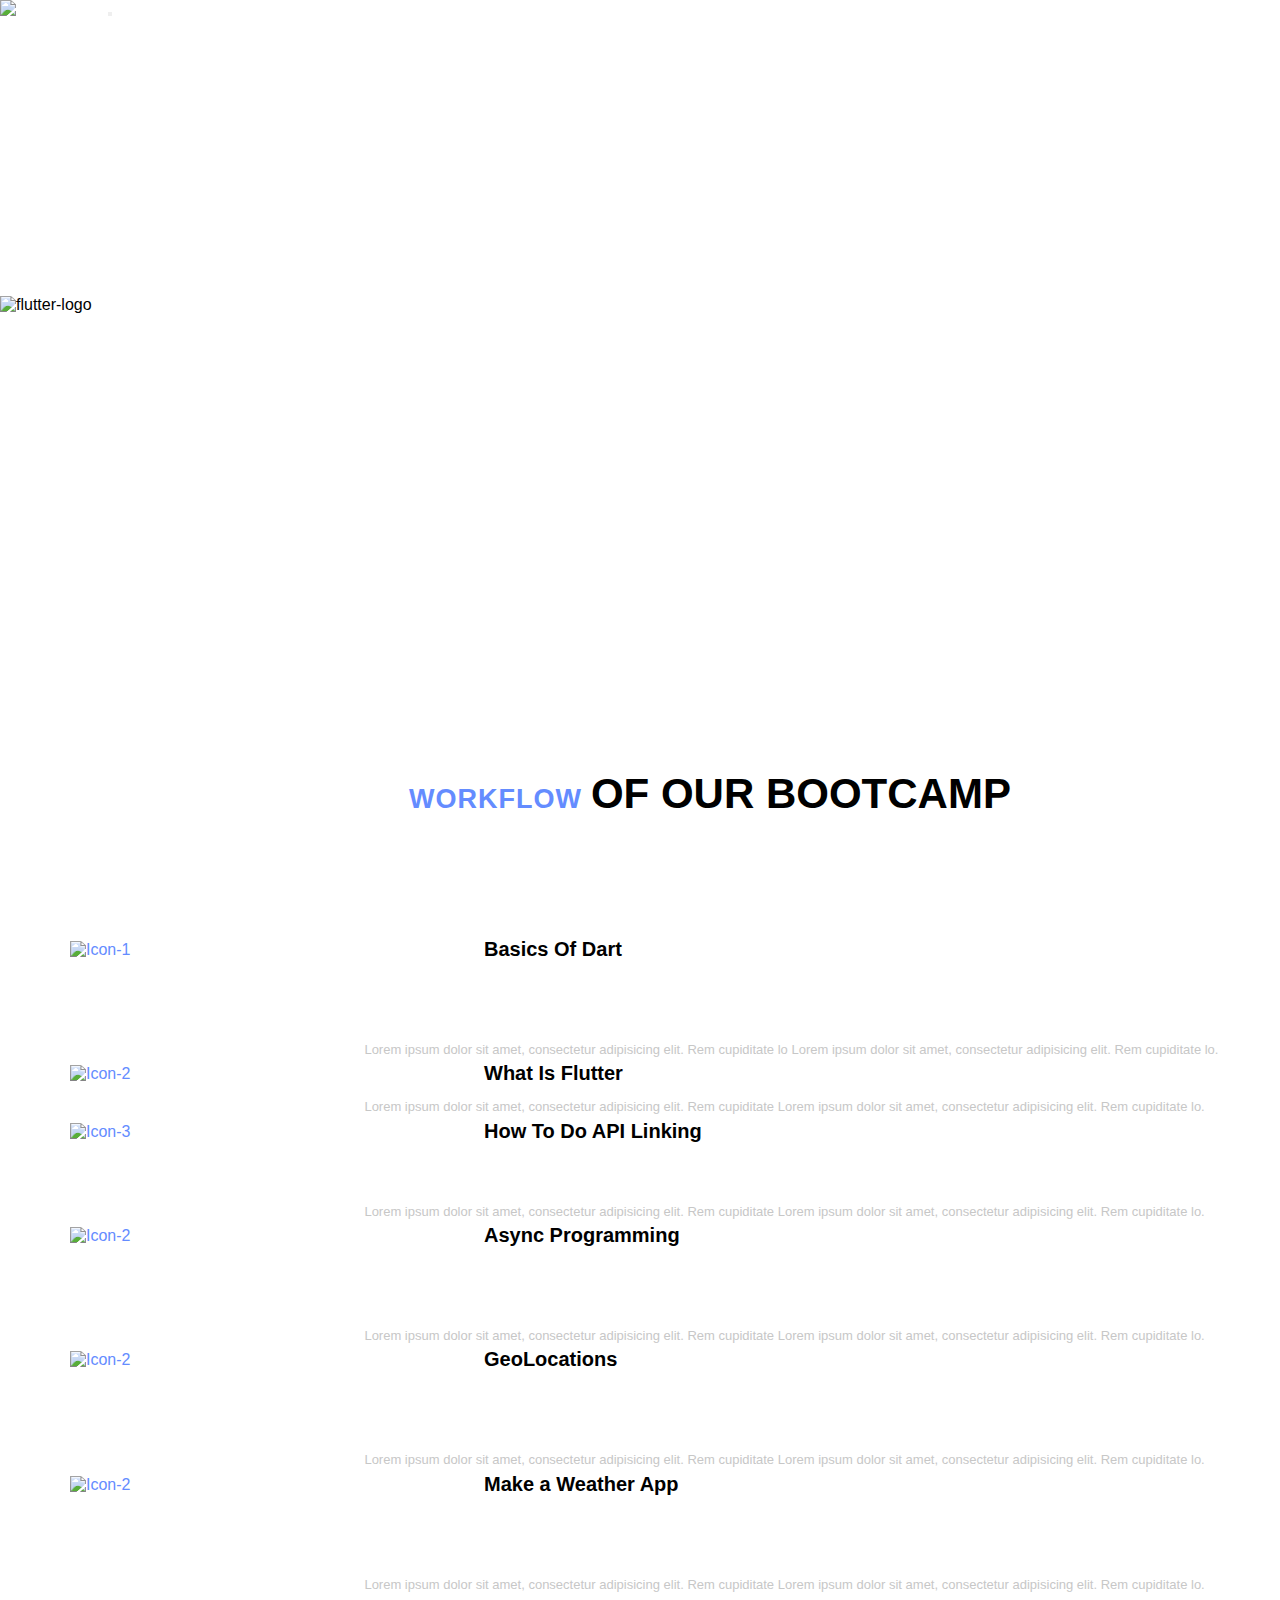
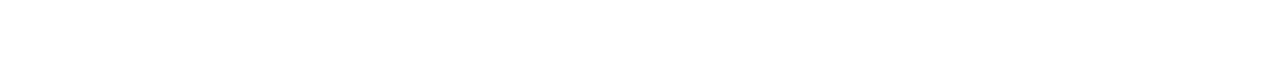
==== index.html @ f29bcea3 "flutter icon location corrected" ====
<!DOCTYPE html>
<html lang="en">
<head>
	<meta charset="UTF-8">
	<title>Flutter</title>
	<meta property="og:title" content=""/>
	<meta property="og:image" content=""/>
	<meta property="og:url" content=""/>
	<meta property="og:site_name" content=""/>
	<meta property="og:description" content=""/>
	<meta name="twitter:title" content="" />
	<meta name="twitter:image" content="" />
	<meta name="twitter:url" content="" />
	<meta name="twitter:card" content="" />
	<meta name="viewport" content="width=device-width , initial-scale=1" />
	<link rel="stylesheet" href="css/bootstrap.css">
	<link rel="stylesheet" href="css/owl.carousel.css">
	<link rel="stylesheet" href="css/owl.theme.default.min.css">
	<link rel="stylesheet" href="css/animate.css">
	<link rel="stylesheet" href="https://use.fontawesome.com/releases/v5.0.13/css/all.css" integrity="sha384-DNOHZ68U8hZfKXOrtjWvjxusGo9WQnrNx2sqG0tfsghAvtVlRW3tvkXWZh58N9jp" crossorigin="anonymous">
	<link rel="stylesheet" href="css/style.css">
</head>
<body>


<div id="page-wrap">


	
	<div id="fh5co-hero-wrapper">
		<nav class="container navbar navbar-expand-lg main-navbar-nav navbar-light">
			<img class="fh5co-hero-smartphone animated fadeInRight wow" data-wow-delay="1s" src="https://i.ibb.co/xmcMRDS/ccwhite.png" alt="Smartphone" height="50" width="120">
			<button class="navbar-toggler" type="button" data-toggle="collapse" data-target="#navbarSupportedContent" aria-controls="navbarSupportedContent" aria-expanded="false" aria-label="Toggle navigation">
				<span class="navbar-toggler-icon"></span>
			</button>

			<div class="collapse navbar-collapse" id="navbarSupportedContent">
				<ul class="navbar-nav nav-items-center ml-auto mr-auto">
					<li class="nav-item active">
						<a class="nav-link" href="#">Home <span class="sr-only">(current)</span></a>
					</li>
					<li class="nav-item">
						<a class="nav-link" href="#" onclick="$('#fh5co-features').goTo();return false;">About</a>
					</li>
					<li class="nav-item">
						<a class="nav-link" href="#" onclick="$('#fh5co-reviews').goTo();return false;">Speakers</a>
					</li>
					<li class="nav-item">
						<a class="nav-link" href="#"  onclick="$('#fh5co-download').goTo();return false;">Sponsors</a>
					</li>
				</ul>
				<div class="social-icons-header">
					<a href="https://www.facebook.com/codechefvit/"><i class="fab fa-facebook-f"></i></a>
					<a href="https://www.instagram.com/codechefvit/?hl=en"><i class="fab fa-instagram"></i></a>
					<a href="https://twitter.com/codechefvit?lang=en"><i class="fab fa-twitter"></i></a>
				</div>
			</div>
		</nav>

		<div class="container fh5co-hero-inner">
			<!-- <h1 class="animated fadeIn wow" data-wow-delay="0.4s">Flutter Bootcamp</h1>
			<p class="animated fadeIn wow" data-wow-delay="0.67s">Do you like to challenge your thoughts? What if we tell you that you can build beautiful,
				natively compiled apps for mobile, web, desktop with a single codebase? Or, you can not
				only make IOS but also Android applications using the same code? Fascinating, right?
				</p>
			<img class="fh5co-hero-smartphone animated fadeInRight wow" data-wow-delay="1s" src="https://i.ibb.co/7zVc5SX/flutter-1.png" alt="Flutterlogo" style="padding:100px" style="margin-bottom: 100px;">
		</div> -->
		
			<div class="row">
			  <div class="col-sm">
				<h1 class="animated fadeIn wow" data-wow-delay="0.4s" style="color:#FFFFFF;" style="padding-bottom: 180px;">Flutter Bootcamp</h1>
			<p class="animated fadeIn wow" data-wow-delay="0.67s" style="color:#FFFFFF">Do you like to challenge your thoughts? What if we tell you that you can build beautiful,
				natively compiled apps for mobile, web, desktop with a single codebase? Or, you can not
				only make IOS but also Android applications using the same code? Fascinating, right?
				</p>
			  </div>
			  <div class="col-sm">
				<!-- <img class="fh5co-hero-smartphone animated fadeInRight wow" data-wow-delay="1s" src="https://i.ibb.co/7zVc5SX/flutter-1.png" alt="Flutterlogo"  > -->
<img src="https://i.ibb.co/7zVc5SX/flutter-1.png" alt="flutter-logo">
			  </div>
		  </div>
</div>
	</div> 
	<div class="fh5co-advantages-outer">
		<div class="container">
			<h1 class="second-title"><span class="span-perfect">Workflow</span> <span class="span-features">Of Our BootCamp</span></h1>
			<small></small>

			<div class="row fh5co-advantages-grid-columns wow animated fadeIn" data-wow-delay="0.36s">

				<div class="col-sm-4">
					<img class="grid-image" src="https://i.ibb.co/C0nNc7X/Yr-pWI4G.jpg" alt="Icon-1" height="90" width="500">
					<h1 class="grid-title">Basics Of Dart</h1>
					<p class="grid-desc">Lorem ipsum dolor sit amet, consectetur adipisicing elit. Rem cupiditate lo Lorem ipsum dolor sit amet, consectetur adipisicing elit. Rem cupiditate lo.</p>
				</div>

				<div class="col-sm-4">
					<img class="grid-image" src="https://i.ibb.co/hMpZ1J3/Flutter-logo.png" alt="Icon-2">
					<h1 class="grid-title">What Is Flutter</h1>
					<p class="grid-desc">Lorem ipsum dolor sit amet, consectetur adipisicing elit. Rem cupiditate Lorem ipsum dolor sit amet, consectetur adipisicing elit. Rem cupiditate lo.</p>
				</div>

				<div class="col-sm-4">
					<img class="grid-image" src="https://i.ibb.co/QKBk3Nq/api-icon-3.png" alt="Icon-3" height="70" width="500">
					<h1 class="grid-title">How To Do API Linking</h1>
					<p class="grid-desc">Lorem ipsum dolor sit amet, consectetur adipisicing elit. Rem cupiditate Lorem ipsum dolor sit amet, consectetur adipisicing elit. Rem cupiditate lo.</p>
				</div>
				<div class="col-sm-4">
					<img class="grid-image" src="https://i.ibb.co/WzC6tnk/download.png" alt="Icon-2" height="90" width="1300">
					<h1 class="grid-title">Async Programming</h1>
					<p class="grid-desc">Lorem ipsum dolor sit amet, consectetur adipisicing elit. Rem cupiditate Lorem ipsum dolor sit amet, consectetur adipisicing elit. Rem cupiditate lo.</p>
				</div>
				<div class="col-sm-4">
					<img class="grid-image" src="https://i.ibb.co/qjgKtjw/blue-geolocation-sign-envelopes-geo-tags-chat-letters-global-communication-concept-flat-vector-illus.jpg" alt="Icon-2" height="90" width="1500">
					<h1 class="grid-title">GeoLocations</h1>
					<p class="grid-desc">Lorem ipsum dolor sit amet, consectetur adipisicing elit. Rem cupiditate Lorem ipsum dolor sit amet, consectetur adipisicing elit. Rem cupiditate lo.</p>
				</div>
				<div class="col-sm-4">
					<img class="grid-image" src="https://i.ibb.co/MsQj6fc/ather-Light-rain-Drizzle-scattered-shower-Cloud-sun-and-r.jpg" alt="Icon-2" height="90">
					<h1 class="grid-title">Make a Weather App</h1>
					<p class="grid-desc">Lorem ipsum dolor sit amet, consectetur adipisicing elit. Rem cupiditate Lorem ipsum dolor sit amet, consectetur adipisicing elit. Rem cupiditate lo.</p>
				</div>
				

			</div>
		</div>
	
	</div>
---- css/style.css ----
@import url("https://fonts.googleapis.com/css?family=Montserrat:200,300,400,500,600,700,800");
* {
  margin: 0px;
  padding: 0px;
  font-family: "Arial", "sans-serif";
}
html {
  overflow-x: hidden;
}
.download-btn-first {
  background: #f7f7f7;
}
.download-btn-first:hover {
  background: #234197;
  color: #fff !important;
}

.features-btn-first {
  font-weight: 700;
}
.features-btn-first:hover {
  background: #f7f7f7 !important;
  color: #234197 !important;
}
#fh5co-hero-wrapper {
  height: 700px;
  width: 100%;
  background: url("https://i.ibb.co/fdTLw6f/mus.png") no-repeat center fixed;
  height: 50;
  background-size:cover;
  margin-left: 0px;
  margin-top: 0px;
  margin-right: 0px;
  margin-bottom: 0px;
  image-rendering: crisp-edges;
  image-rendering: -moz-crisp-edges;
  image-rendering: -o-crisp-edges;
  image-rendering: -webkit-optimize-contrast;
  -ms-interpolation-mode: nearest-neighbor ;
  border-radius: 0 0 0 0 / 2%;
}
.main-navbar-nav .navbar-brand {
  font-size: 38px;
  letter-spacing: 4px;
  position: relative;
  top: -5px;
  font-weight: 500;
}
.main-navbar-nav {
  color: #fff !important;
}
.main-navbar-nav li {
  color: #fff;
  opacity: .7;
}
.main-navbar-nav .navbar-nav .nav-item a:hover {
  color: #234197 !important;
  -webkit-transition: all .33s ease;
  -moz-transition: all .33s ease;
  -o-transition: all .33s ease;
  -ms-transition: all .33s ease;
  transition: all .33s ease;
}
.main-navbar-nav .active {
  color: #fff !important;
  opacity: 1 !important;
}
.main-navbar-nav a {
  color: #fff !important;
}
.main-navbar-nav .nav-link {
  opacity: 1 !important;
  margin: 0 35px;
  font-size: 14.5px;
  font-weight: 500;
}
.social-icons-header i {
  margin: 15px;
  font-size: 20px;
}
.social-icons-header a:hover i {
  opacity: .6;
  -webkit-transition: all .2s ease;
  -moz-transition: all .2s ease;
  -o-transition: all .2s ease;
  -ms-transition: all .2s ease;
  transition: all .2s ease;
}
.fh5co-hero-inner {
  margin-top: 110px;
  position: relative;
}
.fh5co-hero-inner > h1 {
  color: #fff;
  font-weight: 300;
  font-size: 55px;
  letter-spacing: 2px;
}
.fh5co-hero-inner > p {
  width: 400px;
  font-size: 14px;
  color: #fff;
  margin-top: 30px;
  margin-bottom: 30px;
  line-height: 2em;
}
.fh5co-hero-inner .download-btn-first {
  font-size: 15px;
  padding: 10px 15px;
  font-weight: 700;
  color: #234197;
}
.fh5co-hero-inner .features-btn-first {
  font-size: 15px;
  padding: 8px 13px;
  font-weight: 400;
  background: #234197;
  color: #fff;
  margin-left: 10px;
}
.fh5co-hero-inner .fh5co-hero-smartphone {
  position: absolute;
  right: 0px;
  top: 120px;
  height: 650px;
}
.fh5co-advantages-outer {
  padding: 70px;
  height: auto;
  width: 100%;
  overflow: hidden;
}
.fh5co-advantages-outer .span-perfect {
  color: #648cff;
  text-transform: uppercase;
  font-size: 27px;
  letter-spacing: 1px;
}
.fh5co-advantages-outer .span-features {
  text-transform: uppercase;
  font-size: 42px;
}
.fh5co-advantages-outer .second-title {
  text-align: center;
  display: block;
}
.fh5co-advantages-outer small {
  display: block;
  text-align: center;
}
.fh5co-advantages-outer .fh5co-advantages-grid-columns {
  margin-top: 120px;
}
.fh5co-advantages-outer .fh5co-advantages-grid-columns .col-sm-4 .grid-image {
  width: 30%; 
  float: left;
  padding-right: 30px;
  position: relative;
  top: 3px;
  color: #648cff;
}
.fh5co-advantages-outer .fh5co-advantages-grid-columns .col-sm-4 .grid-title {
  float: left;
  font-size: 20px;
  font-weight: 600;
}
.fh5co-advantages-outer .fh5co-advantages-grid-columns .col-sm-4 .grid-desc {
  float: right;
  font-size: 13px;
  padding-right: 7%;
  width: 70%;
  color: #c7c7c7;
  margin-top: 10px;
  line-height: 1.87em;
}

.fh5co-slider-inner {
  margin-top: 50px;
  margin-bottom: 30px;
}
.fh5co-slider-outer {
  width: 100%;
  height: auto;
  padding: 70px;
}
.fh5co-slider-outer h1 {
  color: #648cff;
  text-transform: uppercase;
  font-size: 30px;
  font-weight: 600;
  margin-bottom: 10px;
  text-align: center;
}
.fh5co-slider-outer > h1, .fh5co-slider-outer small {
  text-align: center;
  display: block;
}
.fh5co-slider-outer .fh5co-slider-outer {
  margin-top: 50px;
}
.fh5co-slider-outer .carousel-left-arrow {
  position: absolute;
  left: -100px;
  bottom: 250px;
  font-size: 60px;
  color: #ececec;
}
.fh5co-slider-outer .carousel-right-arrow {
  position: absolute;
  right: -100px;
  bottom: 250px;
  font-size: 60px;
  color: #ececec;
}
.fh5co-slider-outer .item img {
  height: 400px;
  width: 200px;
  object-fit: contain;
}
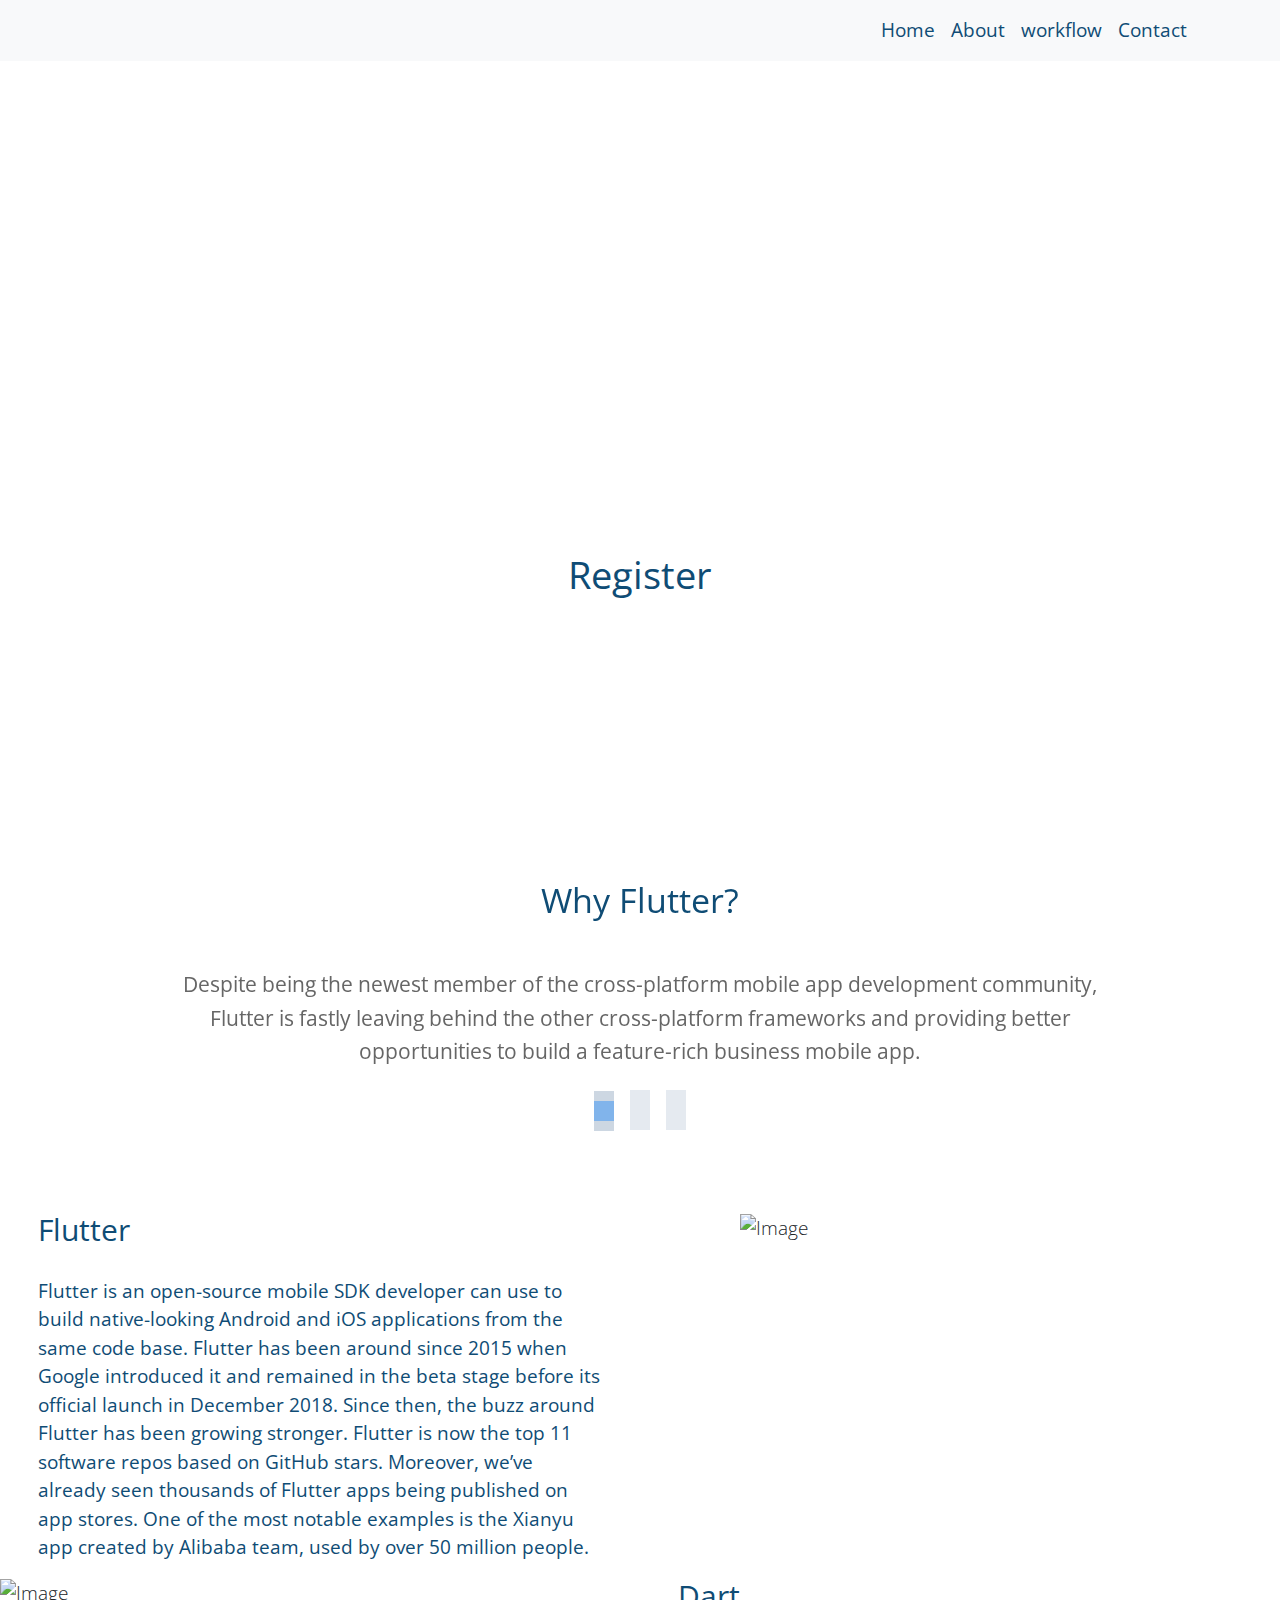
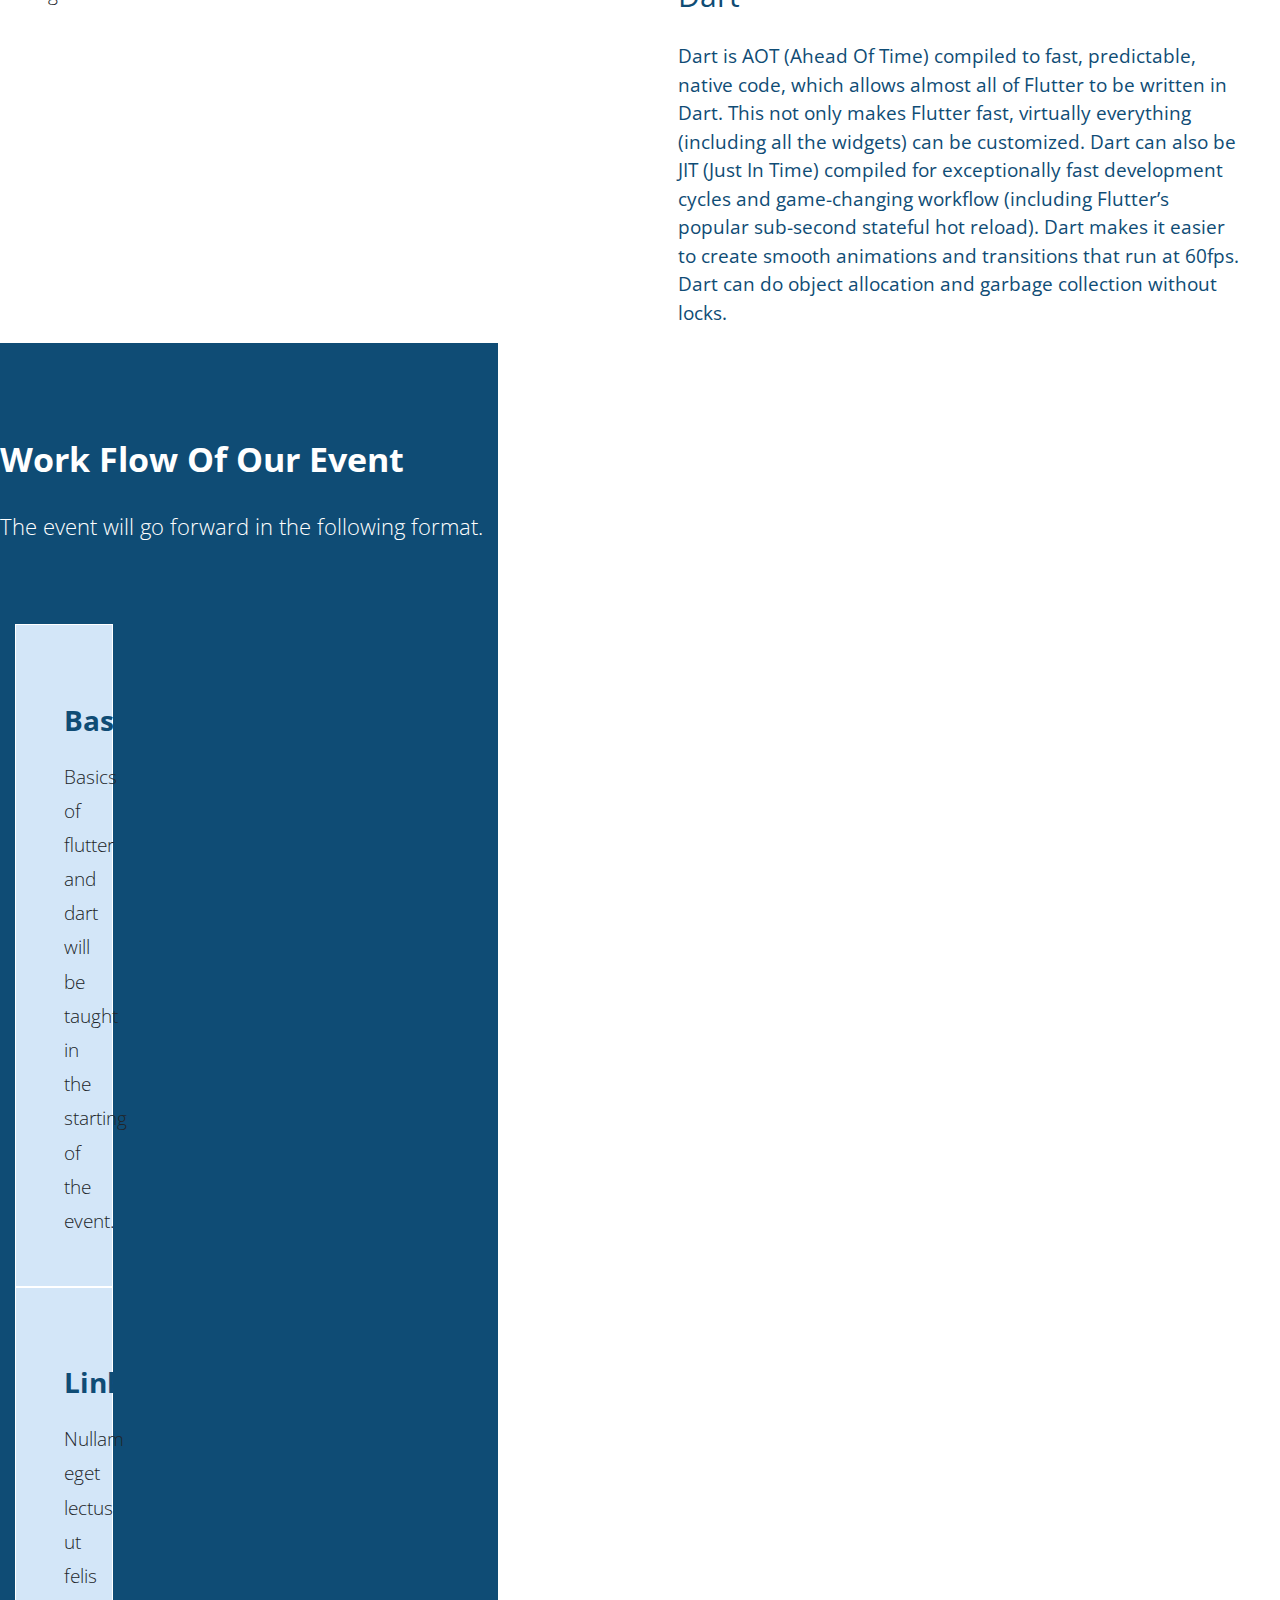
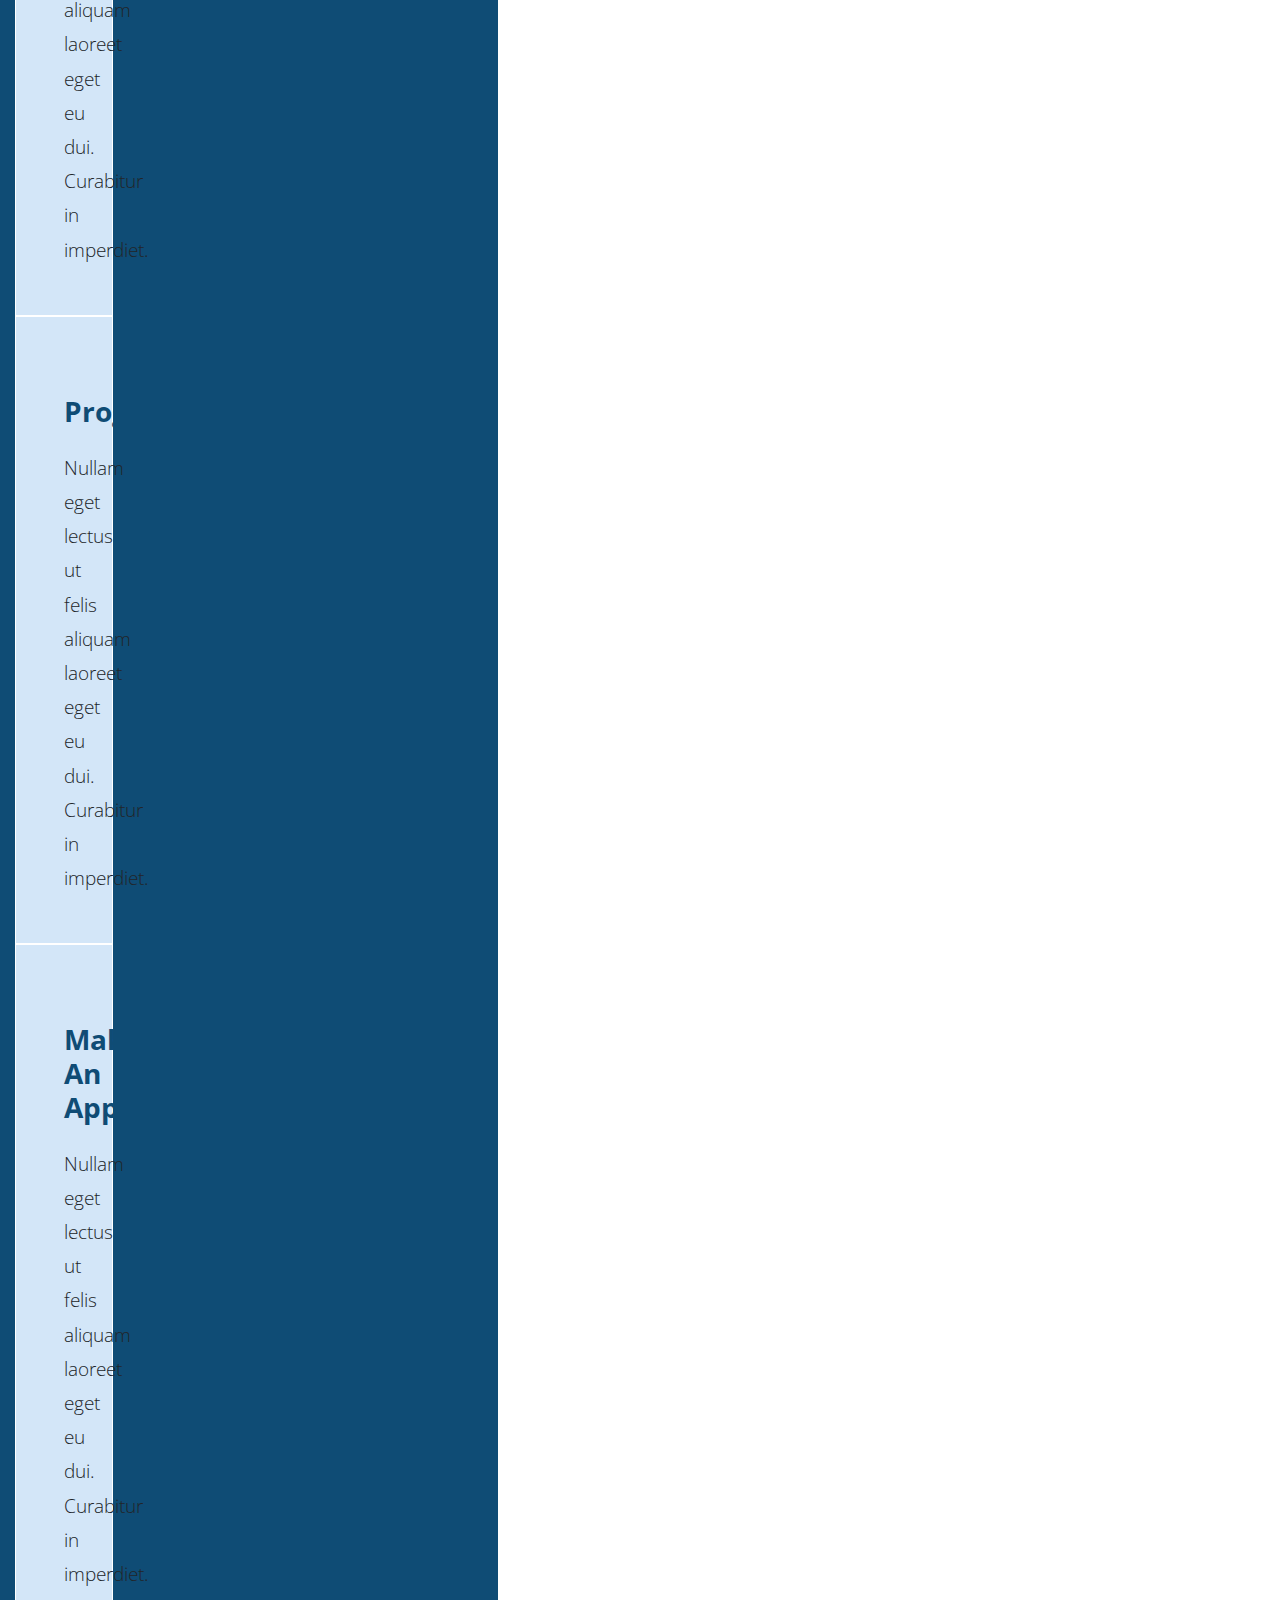
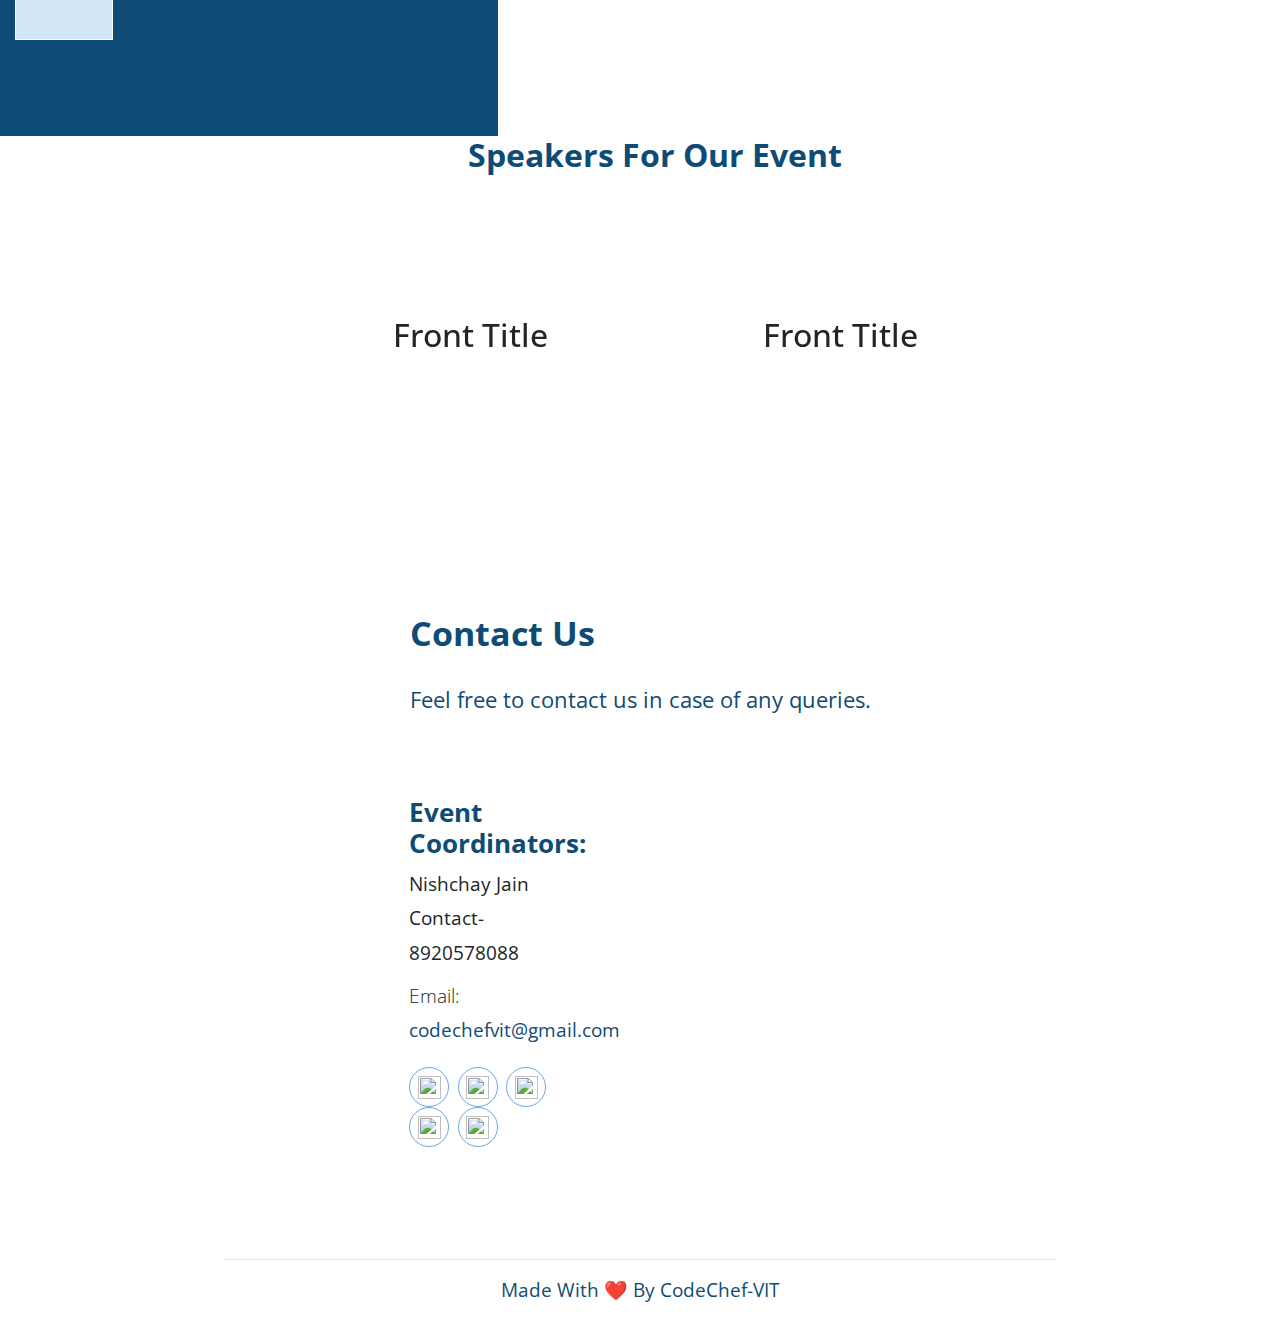
==== commit 56b7d1fe: "speakers added in cards" ====
--- a/index.html
+++ b/index.html
@@ -1,129 +1,390 @@
 <!DOCTYPE html>
-<html lang="en">
+<html>
 <head>
-	<meta charset="UTF-8">
-	<title>Flutter</title>
-	<meta property="og:title" content=""/>
-	<meta property="og:image" content=""/>
-	<meta property="og:url" content=""/>
-	<meta property="og:site_name" content=""/>
-	<meta property="og:description" content=""/>
-	<meta name="twitter:title" content="" />
-	<meta name="twitter:image" content="" />
-	<meta name="twitter:url" content="" />
-	<meta name="twitter:card" content="" />
-	<meta name="viewport" content="width=device-width , initial-scale=1" />
-	<link rel="stylesheet" href="css/bootstrap.css">
-	<link rel="stylesheet" href="css/owl.carousel.css">
-	<link rel="stylesheet" href="css/owl.theme.default.min.css">
-	<link rel="stylesheet" href="css/animate.css">
-	<link rel="stylesheet" href="https://use.fontawesome.com/releases/v5.0.13/css/all.css" integrity="sha384-DNOHZ68U8hZfKXOrtjWvjxusGo9WQnrNx2sqG0tfsghAvtVlRW3tvkXWZh58N9jp" crossorigin="anonymous">
-	<link rel="stylesheet" href="css/style.css">
+    <meta charset="utf-8">
+    <meta http-equiv="X-UA-Compatible" content="IE=edge">
+    <meta name="viewport" content="width=device-width, initial-scale=1">
+
+    <title>Flutter Bootcamp</title>
+    <link rel="stylesheet" href="https://fonts.googleapis.com/css?family=Open+Sans:300,400">
+    <link rel="stylesheet" href="font-awesome-4.5.0/css/font-awesome.min.css">
+    <link rel="stylesheet" href="https://stackpath.bootstrapcdn.com/bootstrap/4.5.2/css/bootstrap.min.css" integrity="sha384-JcKb8q3iqJ61gNV9KGb8thSsNjpSL0n8PARn9HuZOnIxN0hoP+VmmDGMN5t9UJ0Z" crossorigin="anonymous">                   <!-- Bootstrap style, http://v4-alpha.getbootstrap.com/ --> <!-- Font Awesome, https://fortawesome.github.io/Font-Awesome/ -->
+    <link rel="stylesheet" href="css/bootstrap.min.css">
+    <link rel="stylesheet" href="css/style.css">
+    <link rel="stylesheet" href="css/test.css">
+    <link rel="stylesheet" href="stylecard.css">
+
+    
+
 </head>
-<body>
-
-
-<div id="page-wrap">
-
-
-	
-	<div id="fh5co-hero-wrapper">
-		<nav class="container navbar navbar-expand-lg main-navbar-nav navbar-light">
-			<img class="fh5co-hero-smartphone animated fadeInRight wow" data-wow-delay="1s" src="https://i.ibb.co/xmcMRDS/ccwhite.png" alt="Smartphone" height="50" width="120">
-			<button class="navbar-toggler" type="button" data-toggle="collapse" data-target="#navbarSupportedContent" aria-controls="navbarSupportedContent" aria-expanded="false" aria-label="Toggle navigation">
-				<span class="navbar-toggler-icon"></span>
-			</button>
-
-			<div class="collapse navbar-collapse" id="navbarSupportedContent">
-				<ul class="navbar-nav nav-items-center ml-auto mr-auto">
-					<li class="nav-item active">
-						<a class="nav-link" href="#">Home <span class="sr-only">(current)</span></a>
-					</li>
-					<li class="nav-item">
-						<a class="nav-link" href="#" onclick="$('#fh5co-features').goTo();return false;">About</a>
-					</li>
-					<li class="nav-item">
-						<a class="nav-link" href="#" onclick="$('#fh5co-reviews').goTo();return false;">Speakers</a>
-					</li>
-					<li class="nav-item">
-						<a class="nav-link" href="#"  onclick="$('#fh5co-download').goTo();return false;">Sponsors</a>
-					</li>
-				</ul>
-				<div class="social-icons-header">
-					<a href="https://www.facebook.com/codechefvit/"><i class="fab fa-facebook-f"></i></a>
-					<a href="https://www.instagram.com/codechefvit/?hl=en"><i class="fab fa-instagram"></i></a>
-					<a href="https://twitter.com/codechefvit?lang=en"><i class="fab fa-twitter"></i></a>
-				</div>
-			</div>
-		</nav>
-
-		<div class="container fh5co-hero-inner">
-			<!-- <h1 class="animated fadeIn wow" data-wow-delay="0.4s">Flutter Bootcamp</h1>
-			<p class="animated fadeIn wow" data-wow-delay="0.67s">Do you like to challenge your thoughts? What if we tell you that you can build beautiful,
-				natively compiled apps for mobile, web, desktop with a single codebase? Or, you can not
-				only make IOS but also Android applications using the same code? Fascinating, right?
-				</p>
-			<img class="fh5co-hero-smartphone animated fadeInRight wow" data-wow-delay="1s" src="https://i.ibb.co/7zVc5SX/flutter-1.png" alt="Flutterlogo" style="padding:100px" style="margin-bottom: 100px;">
-		</div> -->
-		
-			<div class="row">
-			  <div class="col-sm">
-				<h1 class="animated fadeIn wow" data-wow-delay="0.4s" style="color:#FFFFFF;" style="padding-bottom: 180px;">Flutter Bootcamp</h1>
-			<p class="animated fadeIn wow" data-wow-delay="0.67s" style="color:#FFFFFF">Do you like to challenge your thoughts? What if we tell you that you can build beautiful,
-				natively compiled apps for mobile, web, desktop with a single codebase? Or, you can not
-				only make IOS but also Android applications using the same code? Fascinating, right?
-				</p>
-			  </div>
-			  <div class="col-sm">
-				<!-- <img class="fh5co-hero-smartphone animated fadeInRight wow" data-wow-delay="1s" src="https://i.ibb.co/7zVc5SX/flutter-1.png" alt="Flutterlogo"  > -->
-<img src="https://i.ibb.co/7zVc5SX/flutter-1.png" alt="flutter-logo">
-			  </div>
-		  </div>
+  <body style="background-color: white;">
+    <!-- Navbar -->
+<nav class="navbar navbar-expand-lg navbar-light bg-light fixed-top">
+    <div class="container">
+      <a class="navbar-brand" href="#">
+            <img src="cc blue.png" height="auto" width="25%" alt="">
+          </a>
+      <button class="navbar-toggler" type="button" data-toggle="collapse" data-target="#navbarResponsive" aria-controls="navbarResponsive" aria-expanded="false" aria-label="Toggle navigation" >
+            <span class="navbar-toggler-icon custom-toggler navbar-toggler" style="border-block-color:#0F4C75;"></span>
+          </button>
+      <div class="collapse navbar-collapse" id="navbarResponsive">
+        <ul class="navbar-nav ml-auto">
+          <li class="nav-item active">
+            <a class="nav-link" href="#" style="color:#0F4C75;"><b>Home</b>
+                  <span class="sr-only">(current)</span>
+                </a>
+          </li>
+          <li class="nav-item">
+            <class class="nav-link" href="#" style="color:#0F4C75;"><b>About</b></class>
+          </li>
+          <li class="nav-item">
+            <a class="nav-link" href="#" style="color:#0F4C75;"><b>workflow</b></a>
+          </li>
+          <li class="nav-item">
+            <a class="nav-link" href="#" style="color:#0F4C75;"><b>Contact</b></a>
+          </li>
+        </ul>
+      </div>
+    </div>
+  </nav>
+      </nav>
+          </ul>
+        </div>
+      </nav>
+        <div class="container-fluid">
+            <div class="row">
+                <section class="tm-section-intro" style="background-image: url('img/banner-bg.jpg');">
+                    <div class="col-xs-12 col-sm-12 col-md-12 col-lg-12 col-xl-12">
+                        <div class="tm-wrapper-center">
+                                <h1 class="tm-section-intro-title" style="color:white">Flutter Bootcamp</h1>
+                                <p class="tm-section-intro-text" style = "color:white;"><b>Do you like to challenge your thoughts? What if we tell you that you can build beautiful, natively compiled apps for mobile, web, desktop with a single codebase?<br>
+                                Feel free to use this for any purpose</b>
+                                </p>
+                                <a href="#tm-section-2" class="tm-btn-white-big" style="color: #0F4C75;"><b>Register</b></a>
+                        </div>
+                    </div>
+                </section> 
+            </div>
+            <div class="row" id="tm-section-2">
+                <div class="col-xs-12 col-sm-12 col-md-12 col-lg-12 col-xl-12">
+                    <!-- slider -->
+                    <section>
+                        <div id="tmCarousel" class="carousel slide tm-carousel" data-ride="carousel" data-interval="false"> <!-- If you want to make the carousel auto play, remove data-interval="false" -->
+                            <ol class="carousel-indicators">
+                                <li data-target="#tmCarousel" data-slide-to="0" class="active"></li>
+                                <li data-target="#tmCarousel" data-slide-to="1" class=""></li>
+                                <li data-target="#tmCarousel" data-slide-to="2" class=""></li>
+                            </ol>
+
+                            <div class="carousel-inner" role="listbox">
+                            
+                                <div class="carousel-item active">
+                                    <div class="carousel-content">
+                                        <div>
+                                            <h2 class="tm-carousel-item-title" style="color: #0F4C75;"><b>Why Flutter?</b></h2>
+                                            <p class="tm-carousel-item-text"><b>Despite being the newest member of the cross-platform mobile app development community, Flutter is fastly leaving behind the other cross-platform frameworks and providing better opportunities to build a feature-rich business mobile app.</b> </p>
+                                        </div>
+                                    </div>                               
+                                </div>
+
+                                <div class="carousel-item">
+                                    <div class="carousel-content">
+                                        <div>
+                                            <h2 class="tm-carousel-item-title" style="color: #0F4C75;"><b>Future of Flutter</b></h2>
+                                            <p class="tm-carousel-item-text"><b>cross-platform technologies become a game-changer in building mobile applications. The recent and most promising toolkit is Google Flutter.
+
+                                                In GitHub’s 2019 State of the Octoverse report, Dart and Flutter ranked #1 and #2 for the fastest-growing language and open source projects. Flutter is now one of the ten most starred software repositories on their site.
+                                                In a recent analysis by LinkedIn, Flutter is described as “the fastest-growing skill among software engineers”.</b> </p>
+                                        </div>
+                                    </div>
+                                </div>
+
+                                <div class="carousel-item">
+                                    <div class="carousel-content">
+                                        <div>
+                                            <h2 class="tm-carousel-item-title" style="color: #0F4C75;"><b>Advantages of Flutter</b> </h2>
+                                            <p class="tm-carousel-item-text"><b> Flutter is cross-platform, you can use the same code base for your iOS and Android app. This can definitely save you both time and resources.One of the most lauded features of Flutter is hot reload which allows you to instantly view the changes made in the code on emulators, simulators and hardware. In less than a second, the changed code is reloaded while the app is running with no need for a restart.</b></p>
+                                        </div>
+                                    </div>
+                                </div>
+                            </div>
+                        </div>
+                    </section>
+                </div>
+            </div> <!-- row -->
+
+            <div class="row">
+                <section class="tm-2-col-img-text tm-2-col-img-lg-right">
+                    <div class="col-xs-12 col-sm-12 col-md-12 col-lg-6 col-xl-6 tm-2-col-img">
+                        <img src="https://i.ibb.co/gm1sVhH/1-il-C2-Aqp5s-Zd1wi0-Cop-D1-Hw.png" alt="Image" class="img-fluid" height="500px" width="400px" style="padding-left: 100px;">
+                    </div>
+
+                    <div class="col-xs-12 col-sm-12 col-md-12 col-lg-6 col-xl-6 tm-2-col-text">
+                        <h1 class="tm-2-col-text-title" style="color: #0F4C75;"><b>Flutter</b></h1>
+                        <class="tm-2-col-text-description" style="color: #0F4C75;"><p><b>
+                            Flutter is an open-source mobile SDK developer can use to build native-looking Android and iOS applications from the same code base. Flutter has been around since 2015 when Google introduced it and remained in the beta stage before its official launch in December 2018. Since then, the buzz around Flutter has been growing stronger.
+                            Flutter is now the top 11 software repos based on GitHub stars. Moreover, we’ve already seen thousands of Flutter apps being published on app stores. One of the most notable examples is the Xianyu app created by Alibaba team, used by over 50 million people.
+                        </b> </p>
+                        
+                    </div>
+                </section>
+
+            </div> 
+
+            <div class="row">
+                <section class="tm-2-col-img-text tm-2-col-img-lg-left">
+                    <div class="col-xs-12 col-sm-12 col-md-12 col-lg-6 col-xl-6 tm-2-col-img">                    
+                        <img src="https://i.ibb.co/wJHP8c1/kisspng-dart-flutter-google-software-development-kit-past-and-future-5b3fba1c0742d8-7399752215309030.png" alt="Image" class="img-fluid">
+                    </div>
+
+                    <div class="col-xs-12 col-sm-12 col-md-12 col-lg-6 col-xl-6 tm-2-col-text">
+                        <h2 class="tm-2-col-text-title" style="color: #0F4C75;"><b>Dart</b></h2>
+                        <class="tm-2-col-text-description" style="color:#0F4C75;"><p><b>
+                            Dart is AOT (Ahead Of Time) compiled to fast, predictable, native code, which allows almost all of Flutter to be written in Dart. This not only makes Flutter fast, virtually everything (including all the widgets) can be customized.
+Dart can also be JIT (Just In Time) compiled for exceptionally fast development cycles and game-changing workflow (including Flutter’s popular sub-second stateful hot reload).
+Dart makes it easier to create smooth animations and transitions that run at 60fps. Dart can do object allocation and garbage collection without locks.
+</b>   </p>
+                    </div>
+                </section>
+ 
+
+            
+            <div class="row tm-section tm-blue-bg-row">
+                
+                <section>
+
+                        <div class="col-xs-12 col-sm-12 col-md-12 col-lg-12 col-xl-12 text-xs-center">
+                            <h2 class="tm-section-title" style="color: white;"><b>Work Flow Of Our Event</b></h2>
+                            <p class="tm-section-subtitle" style="color: white;">
+                            The event will go forward in the following format.
+                            </p>    
+                        </div>
+                        <div class="col-xs-12 col-sm-12 col-md-12 col-lg-12 col-xl-12">
+                            <div class="tm-icon-text-boxes-container">
+                                <div class="col-xs-12 col-sm-6 col-md-6 col-lg-3 col-xl-3 ">
+                                    <div class="tm-icon-text-box justify-content-center">
+                                        <center>
+                                        <img src="img/start.png" class="fa fa-5x" style="height: 10%;width: 50%;"></img>
+                                        <h3 class="tm-icon-text-box-title" style="color: #0F4C75;"><b>Basics</b></h3>
+                                    </center>
+                                        <p class="tm-icon-text-box-description">Basics of flutter and dart will be taught in the starting of the event.</p>
+                                    </div>
+                                </div>
+
+                                <div class="col-xs-12 col-sm-6 col-md-6 col-lg-3 col-xl-3">
+                                    <div class="tm-icon-text-box">
+                                        <center>
+                                        <img src="img/chain (1).png" class="fa fa-5x fa-lock" style="height: 10%;width: 50%;margin-left: auto; margin-right: auto;"></img>
+                                        <h3 class="tm-icon-text-box-title" style="color: #0F4C75;"><b>Linking</b></h3>
+                                    </center>
+                                        <p class="tm-icon-text-box-description">Nullam eget lectus ut felis aliquam laoreet eget eu dui. Curabitur in imperdiet.</p>
+                                    </div>
+                                </div>
+
+                                <div class="col-xs-12 col-sm-6 col-md-6 col-lg-3 col-xl-3">
+                                    <div class="tm-icon-text-box">
+                                        
+                                        <center>
+                                        <img src="img/computer (1).png" class="fa fa-5x fa-lock" style="height: 10%;width: 50%;margin-left: auto; margin-right: auto;"></img>
+                                        <h3 class="tm-icon-text-box-title" style="color: #0F4C75;"><b>Programming</b></h3>
+                                    </center>
+                                        <p class="tm-icon-text-box-description">Nullam eget lectus ut felis aliquam laoreet eget eu dui. Curabitur in imperdiet.</p>
+                                    </div>
+                                </div>
+
+                                <div class="col-xs-12 col-sm-6 col-md-6 col-lg-3 col-xl-3">
+                                    <div class="tm-icon-text-box">
+                                        <center>
+                                        <img src="img/app.png" class=" my-img fa fa-5x fa-lock" style="height: 10%;width: 50%;margin-left: auto; margin-right: auto;"></img>
+                                        
+                                        <h3 class="tm-icon-text-box-title" style="color: #0F4C75;"><b>Make An App</b></h3>
+                                    </center>
+                                        <p class="tm-icon-text-box-description">Nullam eget lectus ut felis aliquam laoreet eget eu dui. Curabitur in imperdiet.</p>
+                                    </div>
+                                </div>
+
+                            </div>
+
+                        </div>
+
+                </section>
+                <br>
+                <br>
+            </div> 
+            <br>
+            <br>
+            <br>
+            <br>
+<div class="container" style="justify-content: start;" style="padding-right: 0px; padding-left:0px ;">
+  <center> <h2 style="color: #0F4C75;" style="margin-top: 50%;"><b>Speakers For Our Event</b></h2></center>
+            <div class="container justify-content-center" >
+                <div class="row text-center justify-content-center" >
+                  <div class="col-md-4 card-container">
+                    <div class="card card-flip">
+                      <div class="front card-block">
+                        
+                        <span class="card-img-top fa" style="font-size: 4em">&#xf118;</span>
+                        <h2 class="card-title">Front Title</h2>
+                        
+                      </div>
+                      <div class="back card-block">
+                        <p>
+                          Some example text to
+                        
+                        </p>
+                        
+                      </div>
+                    </div>
+                  </div>
+                  <div class="col-md-4 card-container">
+                    <div class="card card-flip">
+                      <div class="front card-block">
+                        <span class="card-img-top fa" style="font-size: 4em">&#xf118;</span>
+                        <h2 class="card-title">Front Title</h2>
+                       
+                      </div>
+                      <div class="back card-block">
+                        <p>Some example short text</p>
+                        
+                      </div>
+                    </div>
+                  </div>
+               
+                  
+                  
+                </div>
+              </div>  
 </div>
-	</div> 
-	<div class="fh5co-advantages-outer">
-		<div class="container">
-			<h1 class="second-title"><span class="span-perfect">Workflow</span> <span class="span-features">Of Our BootCamp</span></h1>
-			<small></small>
-
-			<div class="row fh5co-advantages-grid-columns wow animated fadeIn" data-wow-delay="0.36s">
-
-				<div class="col-sm-4">
-					<img class="grid-image" src="https://i.ibb.co/C0nNc7X/Yr-pWI4G.jpg" alt="Icon-1" height="90" width="500">
-					<h1 class="grid-title">Basics Of Dart</h1>
-					<p class="grid-desc">Lorem ipsum dolor sit amet, consectetur adipisicing elit. Rem cupiditate lo Lorem ipsum dolor sit amet, consectetur adipisicing elit. Rem cupiditate lo.</p>
-				</div>
-
-				<div class="col-sm-4">
-					<img class="grid-image" src="https://i.ibb.co/hMpZ1J3/Flutter-logo.png" alt="Icon-2">
-					<h1 class="grid-title">What Is Flutter</h1>
-					<p class="grid-desc">Lorem ipsum dolor sit amet, consectetur adipisicing elit. Rem cupiditate Lorem ipsum dolor sit amet, consectetur adipisicing elit. Rem cupiditate lo.</p>
-				</div>
-
-				<div class="col-sm-4">
-					<img class="grid-image" src="https://i.ibb.co/QKBk3Nq/api-icon-3.png" alt="Icon-3" height="70" width="500">
-					<h1 class="grid-title">How To Do API Linking</h1>
-					<p class="grid-desc">Lorem ipsum dolor sit amet, consectetur adipisicing elit. Rem cupiditate Lorem ipsum dolor sit amet, consectetur adipisicing elit. Rem cupiditate lo.</p>
-				</div>
-				<div class="col-sm-4">
-					<img class="grid-image" src="https://i.ibb.co/WzC6tnk/download.png" alt="Icon-2" height="90" width="1300">
-					<h1 class="grid-title">Async Programming</h1>
-					<p class="grid-desc">Lorem ipsum dolor sit amet, consectetur adipisicing elit. Rem cupiditate Lorem ipsum dolor sit amet, consectetur adipisicing elit. Rem cupiditate lo.</p>
-				</div>
-				<div class="col-sm-4">
-					<img class="grid-image" src="https://i.ibb.co/qjgKtjw/blue-geolocation-sign-envelopes-geo-tags-chat-letters-global-communication-concept-flat-vector-illus.jpg" alt="Icon-2" height="90" width="1500">
-					<h1 class="grid-title">GeoLocations</h1>
-					<p class="grid-desc">Lorem ipsum dolor sit amet, consectetur adipisicing elit. Rem cupiditate Lorem ipsum dolor sit amet, consectetur adipisicing elit. Rem cupiditate lo.</p>
-				</div>
-				<div class="col-sm-4">
-					<img class="grid-image" src="https://i.ibb.co/MsQj6fc/ather-Light-rain-Drizzle-scattered-shower-Cloud-sun-and-r.jpg" alt="Icon-2" height="90">
-					<h1 class="grid-title">Make a Weather App</h1>
-					<p class="grid-desc">Lorem ipsum dolor sit amet, consectetur adipisicing elit. Rem cupiditate Lorem ipsum dolor sit amet, consectetur adipisicing elit. Rem cupiditate lo.</p>
-				</div>
-				
-
-			</div>
-		</div>
-	
-	</div>
-	+
+           
+        
+                
+            <div class="row" style="padding-top: 5px;">
+                <section class="tm-2-col-img-text tm-2-col-img-lg-right">
+                    <div class="col-xs-12 col-sm-12 col-md-12 col-lg-6 col-xl-6 tm-2-col-img" >
+                    </div>
+                    <div class="col-xs-12 col-sm-12 col-md-12 col-lg-6 col-xl-6 tm-2-col-text">
+                    </div>
+
+                </section>
+
+            </div> <!-- row -->
+                 
+                          </div>
+                      </div>
+                  </div>
+              </div>
+              </div>
+       </div>
+
+
+            <div class="row">
+                <section class="tm-2-col-img-text tm-2-col-img-lg-left">
+                    
+                    <div class="col-xs-12 col-sm-12 col-md-12 col-lg-6 col-xl-6 tm-2-col-text">
+                        
+
+                    </div>
+                </div>
+                </section>
+            <br>
+            <br>
+            <br>
+            
+                </div>
+
+           
+            <div class="row tm-section">
+                
+                <section class="tm-section-contact">
+                    <div class="col-xs-12 col-sm-12 col-md-12 col-lg-12 col-xl-12 text-xs-center">
+                        <h2 class="tm-section-title" style="color: #0F4C75;"><b>Contact Us</b></h2>
+                        <p class="tm-section-subtitle" style="color: #0F4C75;"><centre><b>Feel free to contact us in case of any queries.</b></centre></p>
+
+                   
+                    </div> <!-- col -->
+                    
+                    <div class="col-xs-12 col-sm-12 col-md-12 col-lg-5 col-xl-5 tm-contact-right">
+                        <h3 class="tm-contact-title" style="color: #0F4C75;"><b>Event Coordinators:</b></h3>
+                        <p class="tm-contact-info"><b>Nishchay Jain</b><br>
+                            <b>Contact-8920578088</b>
+                        </p>
+                        <p class="tm-contact-info"> 
+                            Email: <a href="mailto:codechefvit@gmail.com" style="color: #0F4C75;"><b>codechefvit@gmail.com</b></a><br>
+                        </p>
+                        <div class="tm-social-icons-container">
+                            <a href="https://www.instagram.com/codechefvit/?hl=en" class="tm-social-icon-link"><img src="img/logo.png" height="90%" width="90%"></img></a>
+                            <a href="https://www.linkedin.com/company/codechef-vit/about/" class="tm-social-icon-link"><img src="img/linkedin.png" height="90%" width="90%"></img></a>
+                            <a href="https://github.com/CodeChefVIT" class="tm-social-icon-link"><img src="img/github.png" height="90%" width="90%"></img></a>
+                            <a href="https://www.facebook.com/codechefvit/" class="tm-social-icon-link"><img src="img/facebook.png" height="90%" width="90%"></img></a>
+                            <a href="https://twitter.com/codechefvit?lang=en" class="tm-social-icon-link"><img src="img/twitter.png" height="90%" width="90%"></img></a>
+                        </div>
+                    </div>
+
+                </section>
+
+            </div>
+
+            <div class="row">
+                <div class="col-xs-12 col-sm-12 col-md-12 col-lg-12 col-xl-12">
+                    <hr>
+                </div>
+            </div>
+        </div>
+     <center> <p style="color: #0F4C75;"><b>Made With ❤️ By CodeChef-VIT</b></p></center> 
+        <script src="js/jquery-1.11.3.min.js"></script>
+        <script src="https://www.atlasestateagents.co.uk/javascript/tether.min.js"></script> 
+        <script src="js/bootstrap.min.js"></script>
+        <script src="js/jquery.touchSwipe.min.js"></script>
+        <script>
+            $(document).ready(function(){
+                /* Smooth Scrolling
+                 * taken from css tricks*/
+                $('a[href*="#"]:not([href="#"])').click(function() {
+                    if (location.pathname.replace(/^\//,'') == this.pathname.replace(/^\//,'') 
+                        && location.hostname == this.hostname) {
+                        var target = $(this.hash);
+                        target = target.length ? target : $('[name=' + this.hash.slice(1) +']');
+                        if (target.length) {
+                            $('html, body').animate({
+                                scrollTop: target.offset().top
+                            }, 1000);
+                            return false;
+                        }
+                    }
+                });
+                if($(window).width() <= 991) {
+                    $(".carousel-inner").swipe( {
+                        
+                        swipeLeft:function(event, direction, distance, duration, fingerCount) {
+                            $(this).parent().carousel('next');
+                        },
+                        swipeRight: function() {
+                            $(this).parent().carousel('prev');
+                        },
+                        
+                        threshold:0
+                    });
+                }  
+
+                
+                $(window).resize(function(){
+                    if($(window).width() <= 991) {
+                        $(".carousel-inner").swipe( {
+                            
+                            swipeLeft:function(event, direction, distance, duration, fingerCount) {
+                                $(this).parent().carousel('next'); 
+                            },
+                            swipeRight: function() {
+                                $(this).parent().carousel('prev'); 
+                            },
+                            
+                            threshold:0
+                        });
+                     }
+                });
+            });
+        </script>
+
+</body>
+</html>--- a/css/style.css
+++ b/css/style.css
@@ -1,220 +1,529 @@
-
-@import url("https://fonts.googleapis.com/css?family=Montserrat:200,300,400,500,600,700,800");
-* {
-  margin: 0px;
-  padding: 0px;
-  font-family: "Arial", "sans-serif";
-}
-html {
-  overflow-x: hidden;
-}
-.download-btn-first {
-  background: #f7f7f7;
-}
-.download-btn-first:hover {
-  background: #234197;
-  color: #fff !important;
-}
-
-.features-btn-first {
-  font-weight: 700;
-}
-.features-btn-first:hover {
-  background: #f7f7f7 !important;
-  color: #234197 !important;
-}
-#fh5co-hero-wrapper {
-  height: 700px;
-  width: 100%;
-  background: url("https://i.ibb.co/fdTLw6f/mus.png") no-repeat center fixed;
-  height: 50;
-  background-size:cover;
-  margin-left: 0px;
-  margin-top: 0px;
-  margin-right: 0px;
-  margin-bottom: 0px;
-  image-rendering: crisp-edges;
-  image-rendering: -moz-crisp-edges;
-  image-rendering: -o-crisp-edges;
-  image-rendering: -webkit-optimize-contrast;
-  -ms-interpolation-mode: nearest-neighbor ;
-  border-radius: 0 0 0 0 / 2%;
-}
-.main-navbar-nav .navbar-brand {
-  font-size: 38px;
-  letter-spacing: 4px;
-  position: relative;
-  top: -5px;
-  font-weight: 500;
-}
-.main-navbar-nav {
-  color: #fff !important;
-}
-.main-navbar-nav li {
-  color: #fff;
-  opacity: .7;
-}
-.main-navbar-nav .navbar-nav .nav-item a:hover {
-  color: #234197 !important;
-  -webkit-transition: all .33s ease;
-  -moz-transition: all .33s ease;
-  -o-transition: all .33s ease;
-  -ms-transition: all .33s ease;
-  transition: all .33s ease;
-}
-.main-navbar-nav .active {
-  color: #fff !important;
-  opacity: 1 !important;
-}
-.main-navbar-nav a {
-  color: #fff !important;
-}
-.main-navbar-nav .nav-link {
-  opacity: 1 !important;
-  margin: 0 35px;
-  font-size: 14.5px;
-  font-weight: 500;
-}
-.social-icons-header i {
-  margin: 15px;
-  font-size: 20px;
-}
-.social-icons-header a:hover i {
-  opacity: .6;
-  -webkit-transition: all .2s ease;
-  -moz-transition: all .2s ease;
-  -o-transition: all .2s ease;
-  -ms-transition: all .2s ease;
-  transition: all .2s ease;
-}
-.fh5co-hero-inner {
-  margin-top: 110px;
-  position: relative;
-}
-.fh5co-hero-inner > h1 {
-  color: #fff;
-  font-weight: 300;
-  font-size: 55px;
-  letter-spacing: 2px;
-}
-.fh5co-hero-inner > p {
-  width: 400px;
-  font-size: 14px;
-  color: #fff;
-  margin-top: 30px;
-  margin-bottom: 30px;
-  line-height: 2em;
-}
-.fh5co-hero-inner .download-btn-first {
-  font-size: 15px;
-  padding: 10px 15px;
-  font-weight: 700;
-  color: #234197;
-}
-.fh5co-hero-inner .features-btn-first {
-  font-size: 15px;
-  padding: 8px 13px;
-  font-weight: 400;
-  background: #234197;
-  color: #fff;
-  margin-left: 10px;
-}
-.fh5co-hero-inner .fh5co-hero-smartphone {
-  position: absolute;
-  right: 0px;
-  top: 120px;
-  height: 650px;
-}
-.fh5co-advantages-outer {
-  padding: 70px;
-  height: auto;
-  width: 100%;
-  overflow: hidden;
-}
-.fh5co-advantages-outer .span-perfect {
-  color: #648cff;
-  text-transform: uppercase;
-  font-size: 27px;
-  letter-spacing: 1px;
-}
-.fh5co-advantages-outer .span-features {
-  text-transform: uppercase;
-  font-size: 42px;
-}
-.fh5co-advantages-outer .second-title {
-  text-align: center;
-  display: block;
-}
-.fh5co-advantages-outer small {
-  display: block;
-  text-align: center;
-}
-.fh5co-advantages-outer .fh5co-advantages-grid-columns {
-  margin-top: 120px;
-}
-.fh5co-advantages-outer .fh5co-advantages-grid-columns .col-sm-4 .grid-image {
-  width: 30%; 
-  float: left;
-  padding-right: 30px;
-  position: relative;
-  top: 3px;
-  color: #648cff;
-}
-.fh5co-advantages-outer .fh5co-advantages-grid-columns .col-sm-4 .grid-title {
-  float: left;
-  font-size: 20px;
-  font-weight: 600;
-}
-.fh5co-advantages-outer .fh5co-advantages-grid-columns .col-sm-4 .grid-desc {
-  float: right;
-  font-size: 13px;
-  padding-right: 7%;
-  width: 70%;
-  color: #c7c7c7;
-  margin-top: 10px;
-  line-height: 1.87em;
-}
-
-.fh5co-slider-inner {
-  margin-top: 50px;
-  margin-bottom: 30px;
-}
-.fh5co-slider-outer {
-  width: 100%;
-  height: auto;
-  padding: 70px;
-}
-.fh5co-slider-outer h1 {
-  color: #648cff;
-  text-transform: uppercase;
-  font-size: 30px;
-  font-weight: 600;
-  margin-bottom: 10px;
-  text-align: center;
-}
-.fh5co-slider-outer > h1, .fh5co-slider-outer small {
-  text-align: center;
-  display: block;
-}
-.fh5co-slider-outer .fh5co-slider-outer {
-  margin-top: 50px;
-}
-.fh5co-slider-outer .carousel-left-arrow {
-  position: absolute;
-  left: -100px;
-  bottom: 250px;
-  font-size: 60px;
-  color: #ececec;
-}
-.fh5co-slider-outer .carousel-right-arrow {
-  position: absolute;
-  right: -100px;
-  bottom: 250px;
-  font-size: 60px;
-  color: #ececec;
-}
-.fh5co-slider-outer .item img {
-  height: 400px;
-  width: 200px;
-  object-fit: contain;
-}+html,body {
+	overflow-x: hidden;
+}
+
+body {
+	font-family: 'Open Sans', Helvetica, Arial, sans-serif;
+	font-size: 19px;
+	font-weight: 300;
+}
+a { color: #81b4eb;  }
+a, button { transition: all 0.3s ease; }
+a:hover,
+a:focus {
+	text-decoration: none;
+	outline: none;
+}
+
+.my-img{
+	margin-left: auto;
+}
+
+.custom-toggler .navbar-toggler-icon {
+	background-image: url("data:image/svg+xml;charset=utf8,%3Csvg viewBox='0 0 32 32' xmlns='http://www.w3.org/2000/svg'%3E%3Cpath stroke='rgba(255,102,203, 0.5)' stroke-width='2' stroke-linecap='round' stroke-miterlimit='10' d='M4 8h24M4 16h24M4 24h24'/%3E%3C/svg%3E");
+  }
+  
+  .custom-toggler.navbar-toggler {
+	border-color:#0F4C75;
+  } 
+
+.my-bar{
+	background-color:white;
+	color: black;
+}
+.tm-section-intro {
+	
+	/* background-attachment: fixed; */
+	background-position: center top;
+	background-repeat: no-repeat;
+	background-size: 100% 800px;
+	color: white;
+	display: -webkit-flex;
+	display: -ms-flexbox;
+	display: flex;
+	-webkit-align-items: center;
+	    -ms-flex-align: center;
+	        align-items: center;
+	-webkit-justify-content: center;
+	    -ms-flex-pack: center;
+	        justify-content: center;
+	text-align: center;
+	height: 800px;
+}
+
+#videoBG {
+	/* background-repeat: no-repeat; */
+	z-index: -10;
+	position: absolute;
+	width: 100%;
+}
+@media (min-aspect-ratio: 16/9) {
+    #videoBG {
+        width:100%;
+        height: auto;
+    }
+}
+
+@media (max-aspect-ratio: 16/9) {
+    #videoBG { 
+        width:auto;
+		height: 100%;
+    }
+}
+} */
+
+.tm-wrapper-center {
+	display: -webkit-flex;
+	display: -ms-flexbox;
+	display: flex;
+	-webkit-align-items: center;
+	    -ms-flex-align: center;
+	        align-items: center;
+	-webkit-justify-content: center;
+	    -ms-flex-pack: center;
+	        justify-content: center;
+	-webkit-flex-direction: column;
+	    -ms-flex-direction: column;
+	        flex-direction: column;
+}
+.tm-wrapper-center > * {
+	-ms-flex: 0 1 auto;
+		-webkit-flex: 0 1 auto;
+	        flex: 0 1 auto;
+}
+
+.tm-section-intro-title {
+	font-size: 4.5rem;
+    margin-bottom: 3.5rem;
+}
+
+.tm-section-intro-text {
+	font-size: 2rem;
+	margin-bottom: 4rem;
+	width: 100%;
+}
+
+.tm-btn-white-big {
+    font-size: 2.4rem;
+    color: #a1c7f1;
+    background-color: white;
+    padding: 0.75rem 2.5rem;
+    border-radius: 0.5rem;
+}
+
+.tm-btn-white-big:hover,
+.tm-btn-white-big:focus {
+	color: white;
+    background-color: #A2D1FF;
+}
+
+/* 2. Carousel */
+.tm-carousel {
+	max-width: 950px;
+    margin: 5rem auto;
+    padding-bottom: 3rem;
+    text-align: center;
+}
+
+.tm-carousel-item-title {
+	color: #81b4eb;
+	font-size: 2.1rem;
+	font-weight: 300;
+	margin-bottom: 3rem;
+}
+
+.tm-carousel-item-text {
+	font-size: 1.3rem;
+    line-height: 1.6;
+    color: #666;
+    font-weight: 300;
+}
+
+.carousel-indicators {
+	bottom: 0;
+	margin-bottom: 0;
+}
+
+.carousel-indicators .active {
+	background-color: #81b4eb;
+	margin: 1px;
+}
+
+.carousel-indicators li {
+	background-color: rgb(205, 215, 226);
+	border-color: rgb(205, 215, 226);	
+}
+
+.carousel-indicators .active,
+.carousel-indicators li {
+	width: 20px;
+    height: 20px;
+    margin-left: 0.5rem;
+    margin-right: 0.5rem;
+}
+
+/* 3. Image and text 2 column block -*/
+.tm-2-col-img-text {
+	display: -webkit-flex;
+	display: -ms-flexbox;
+	display: flex;
+	overflow: auto;
+}
+
+.tm-2-col-img {	padding: 0; }
+
+.tm-2-col-img-lg-right .tm-2-col-img {
+	-webkit-order: 2;
+	    -ms-flex-order: 2;
+	        order: 2;
+}
+
+.tm-2-col-img-lg-right .tm-2-col-text {
+	-webkit-order: 1;
+	    -ms-flex-order: 1;
+	        order: 1;
+}
+
+.tm-2-col-text {
+	display: -webkit-flex;
+	display: -ms-flexbox;
+	display: flex;
+	-webkit-align-items: flex-start;
+	    -ms-flex-align: start;
+	        align-items: flex-start;
+    -webkit-flex-direction: column;
+        -ms-flex-direction: column;
+            flex-direction: column;
+    -webkit-justify-content: center;
+        -ms-flex-pack: center;
+            justify-content: center;
+    padding-left: 8%;
+    padding-right: 8%;
+}
+
+.tm-2-col-text-title {
+	color: #81b4eb;
+    font-size: 1.9rem;
+    font-weight: 300;
+    margin-bottom: 5%;    
+}
+
+.tm-2-col-text-description {
+	color: #81b4eb;
+    font-size: 1.4rem;
+    font-weight: 300;
+    line-height: 1.9;    
+    margin-bottom: 6%;
+    width: 100%;
+}
+
+.tm-bordered-btn {
+	background-color: transparent;
+    border: 2px solid #81b4eb;
+    border-radius: 2.5rem;
+    color: #81b4eb;
+    display: inline-block;
+    font-size: 1.5rem;
+    font-weight: 400;
+    padding: 0.8rem 3.5rem;    
+}
+
+.tm-bordered-btn:hover,
+.tm-bordered-btn:focus {
+	color: white;
+	background-color: #81b4eb;
+}
+
+.tm-2-col-img-lg-left img {
+	margin-right: 0;
+	margin-left: auto;
+}
+
+/* 4. icon and text 4 boxes*/
+.tm-section {
+	padding-top: 6rem;
+	padding-bottom: 6rem;
+}
+
+.tm-blue-bg-row { background-color:#0f4c75; }
+
+.tm-section-title {
+	font-size: 2.1rem;
+	margin-bottom: 1.8rem;
+}
+
+.tm-section-subtitle {
+	font-size: 1.4rem;
+	line-height: 1.6;
+	max-width: 700px;
+	margin: 0 auto 5rem;
+}
+
+.tm-icon-text-box {
+	background-color: #d3e6f8;
+	border: 1px solid white;
+	padding: 3rem;
+	max-width: 400px;	
+}
+
+.tm-icon-text-box > .fa {
+	color: #81b4eb;
+	margin-bottom: 2rem;
+	width: 100%;
+	text-align: center; /*http://stackoverflow.com/questions/19162889/how-to-center-font-awesome-icons-horizontally*/
+}
+
+.tm-icon-text-boxes-container {
+    max-width: 1760px;
+    margin-left: auto;
+    margin-right: auto;
+    overflow: auto;
+}
+
+.tm-icon-text-box-title { margin-bottom: 1.4rem; }
+
+.tm-icon-text-box-description {
+	line-height: 1.8;
+	margin-bottom: 0;
+}
+
+/* 5. Contact*/
+.tm-section-contact {
+	margin: 0 auto;
+	max-width: 1500px;
+}
+
+.form-control {
+	padding: .75rem 1.75rem;
+	font-size: 1.2rem;
+	border-radius: 2.5rem;
+	border-color: #68a8e8;
+}
+
+.form-control:focus { border-color: #1768A9; }
+
+textarea.form-control {
+	padding-top: 1.15rem;
+	padding-bottom: 1.15rem;
+}
+
+.tm-form-group-left { padding-left: 0; }
+
+.tm-form-group-right { padding-right: 0; }
+
+.tm-contact-right { padding-left: 3%; }
+
+.tm-contact-title { font-size: 1.6rem; }
+
+.tm-contact-info {
+	line-height: 1.8;
+	margin-bottom: 5%;
+}
+
+.tm-social-icons-container { margin-top: 20px; }
+
+.tm-social-icon-link {
+	background-color: transparent;
+	color: #81b4eb;
+    padding: 5px;
+    border: 1px solid #68a8e8;
+    border-radius: 50%;
+    margin-right: 2%;
+    width: 40px;
+    height: 40px;
+    display: inline-block;
+    text-align: center;
+}
+
+.tm-social-icon-link:last-child { margin-right: 0; }
+
+.tm-social-icon-link:hover,
+.tm-social-icon-link:focus {
+	color: white;
+	background-color: #81b4eb; 
+}
+
+hr { width: 65%; }
+
+.tm-copyright-text {
+	color: #999999;
+	font-size: 1.3rem;
+	padding-top: 3%;
+	padding-bottom: 3%;
+}
+
+/* 1. Intro 
+-----------------*/
+@media all and (-ms-high-contrast: none), (-ms-high-contrast: active) {
+	/* IE10+ CSS styles go here */
+	.tm-section-intro {	background-attachment: scroll; }
+}
+
+@media (max-width: 1900px) {
+	.tm-section-intro {	background-size: 1900px 800px; }
+}
+
+@media (max-height: 800px) {
+	.tm-section-intro {
+		height: 100vh;
+		min-height: 480px;
+	}
+}
+
+@media (max-width: 480px) {
+	.tm-section-intro-title {
+	    font-size: 3.5rem;
+	    margin-bottom: 1.5rem;
+	}
+
+	.tm-section-intro-text {
+		font-size: 1.5rem;
+		margin-bottom: 2rem;
+	}
+
+	.tm-btn-white-big {
+		font-size: 1.6rem;
+		padding: 0.5rem 1.5rem;
+	}
+}
+
+/* 2. Carousel*/
+@media (max-width: 767px) {
+	.tm-carousel {
+		margin-top: 10%;
+		margin-bottom: 10%;
+	}
+}
+
+@media (max-width: 480px) {
+	.tm-carousel {
+		margin-top: 15%;
+		margin-bottom: 15%;
+	}
+	.tm-carousel-item-title {
+		font-size: 2rem;
+		margin-bottom: 1.5rem;
+	}
+}
+
+
+/* 3. Image and text 2 column block-*/
+@media (max-width: 1600px) {
+	.tm-2-col-text {
+		padding-left: 5%;
+		padding-right: 5%;
+	}
+}
+
+@media (max-width: 1320px) {
+	.tm-2-col-text {
+		padding-left: 3%;
+		padding-right: 3%;
+	}
+
+	.tm-2-col-text-description {
+		font-size: 1.1rem;
+		line-height: 1.6;
+		margin-bottom: 4%;
+	}
+
+	.tm-bordered-btn {
+		font-size: 1.2rem;
+		padding: 0.5rem 2.5rem;
+	}
+}
+
+@media (max-width: 991px) {
+	.tm-2-col-img-text { display: block; }
+
+	.tm-2-col-img img {	margin: 0 auto;	}
+
+	.tm-2-col-text {
+		padding-top: 5%;
+		padding-bottom: 5%;
+	}
+
+	.tm-2-col-text-title {
+	    font-size: 1.8rem;
+	    margin-bottom: 1rem;
+	}
+
+	.tm-2-col-text-description {
+		font-size: 1.4rem;
+		margin-bottom: 1.5rem;
+	}
+
+	.tm-bordered-btn {
+	    font-size: 1.3rem;
+	    padding: 0.5rem 1.8rem;
+	}
+}
+
+@media (max-width: 480px) {
+	.tm-2-col-text { padding: 10%; }	
+}
+
+
+@media screen and (max-width: 320px)
+{
+
+	.tm-section-intro-title {
+		font-size: 1.5rem;
+		margin-bottom: 1.5rem;
+	}
+	.tm-section-intro-text {
+		font-size: 1.2rem;
+		margin-bottom: 1.5rem;
+	}
+}
+
+/* 4. icon and text 4 boxes*/
+@media (max-width: 1199px) {
+	.tm-icon-text-box {	margin: 0 auto 30px; }
+}
+
+@media (max-width: 1199px) and (min-width: 992px) {
+	.tm-icon-text-box {	padding: 10%; }
+}
+
+@media (max-width: 991px) {
+	.tm-icon-text-boxes-container { max-width: 800px; }
+	.tm-section {
+		padding-top: 5%;
+    	padding-bottom: 4%;
+	}
+
+	.tm-section-title {	margin-bottom: 1rem; }
+
+	.tm-section-subtitle { margin-bottom: 2rem;	}
+}
+
+@media (max-width: 767px) {
+	.tm-section {
+		padding-top: 10%;
+    	padding-bottom: 8%;
+	}
+}
+
+/* 5. contact */
+@media (max-width: 1199px) {
+	.tm-form-group-right { padding-left: 0;	}	
+}
+
+@media (max-width: 991px) {
+	.tm-contact-right {
+		padding-left: .9375rem;
+		margin-top: 2rem;
+	}
+
+	.tm-contact-info { margin-bottom: 2%; }
+}
+
+@media (max-width: 767px) {
+	.tm-form-group-left { padding-right: 0;	}
+}
+
+
+
+
+
--- a/stylecard.css
+++ b/stylecard.css
@@ -0,0 +1,49 @@
+.card-block .btn-outline-primary {
+  width: 100%;
+  border-top-left-radius: 0;
+  border-top-right-radius: 0;
+  bottom: 0;
+  left: 0;
+  position: absolute;
+}
+
+.card {
+  margin: 20px 0;
+}
+
+/* Flip Cards CSS */
+.card-container {
+  perspective: 700px;
+}
+.card-flip {
+  position: relative;
+  width: 100%;
+  transform-style: preserve-3d;
+  height: auto;
+  transition: all 0.5s ease-out;
+  background: white;
+  border: none;
+}
+
+.card-flip div {
+  backface-visibility: hidden;
+  transform-style: preserve-3d;
+  height: 100%;
+  width: 100%;
+  border: none;
+}
+
+.card-flip .front {
+  position: relative;
+  z-index: 1;
+}
+
+.card-flip .back {
+  position: relative;
+  z-index: 0;
+  transform: rotateY(-180deg);
+}
+
+.card-container:hover .card-flip {
+  transform: rotateY(180deg);
+}
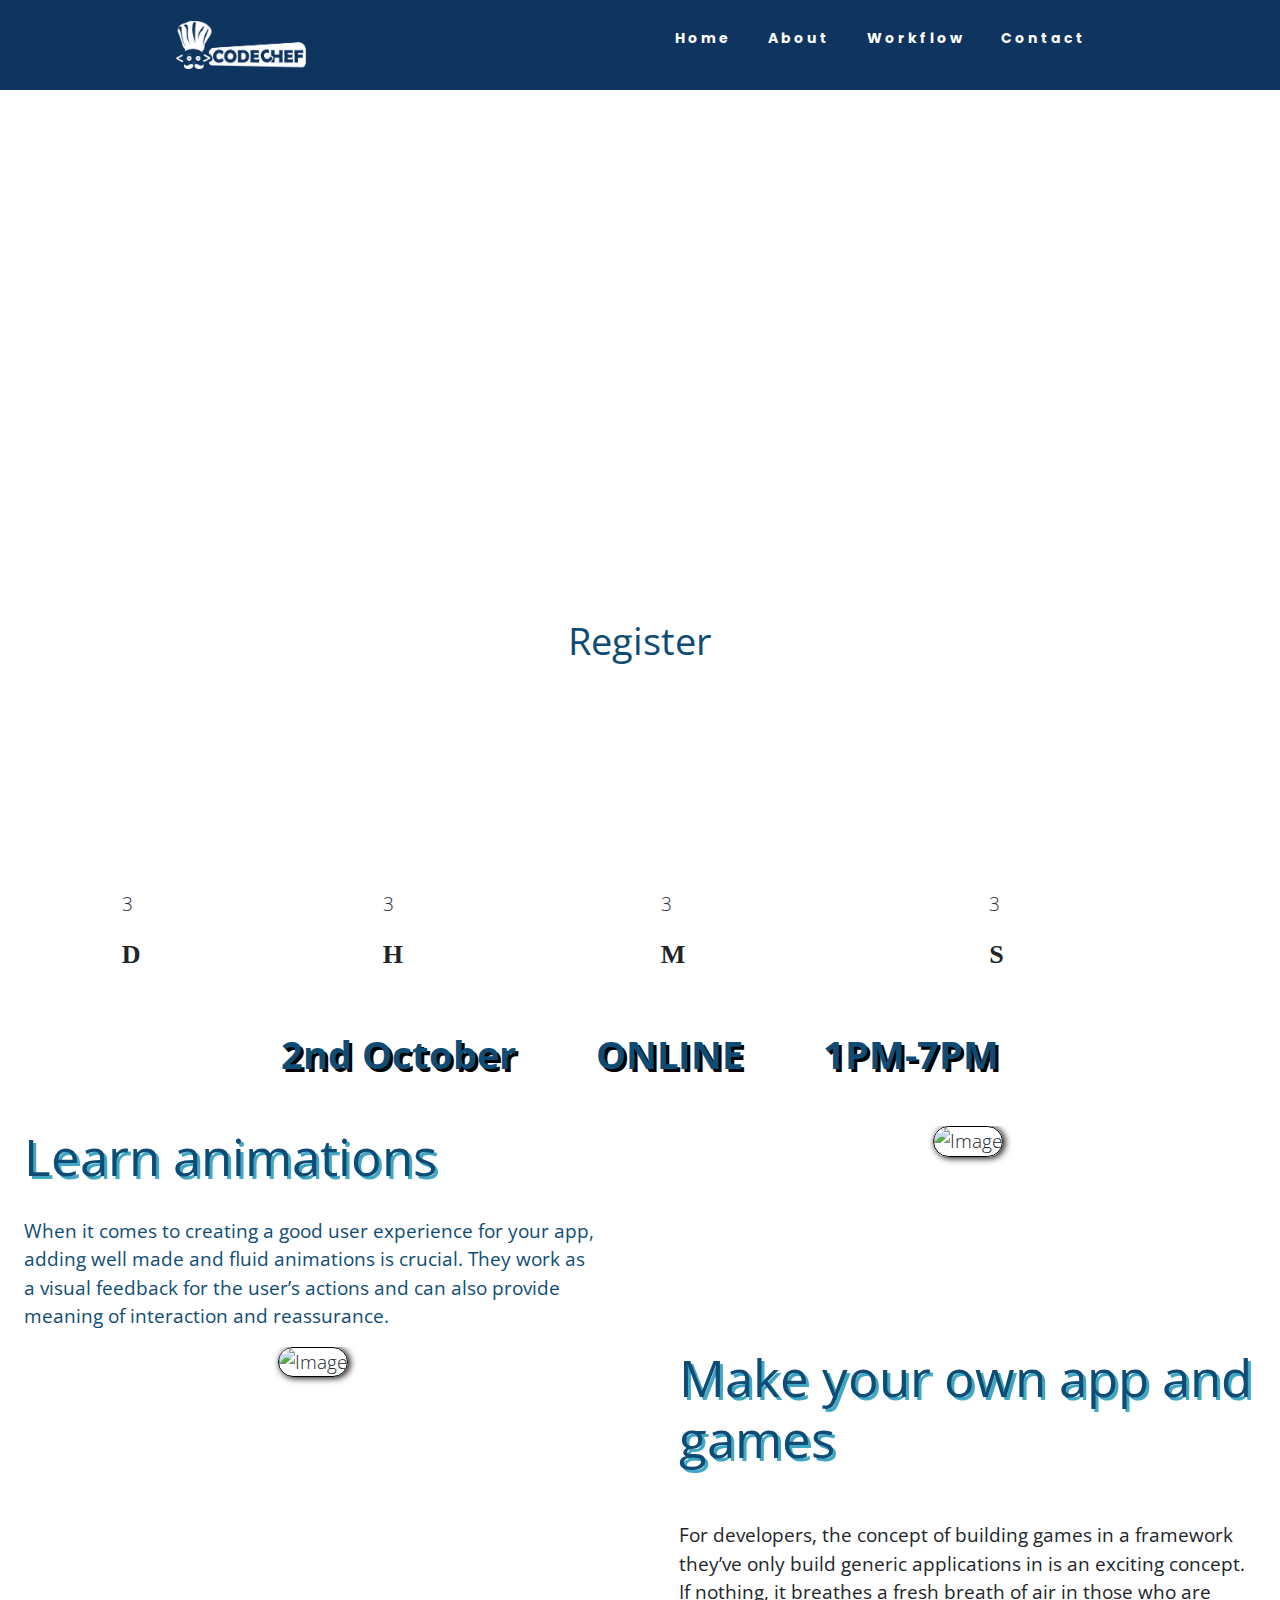
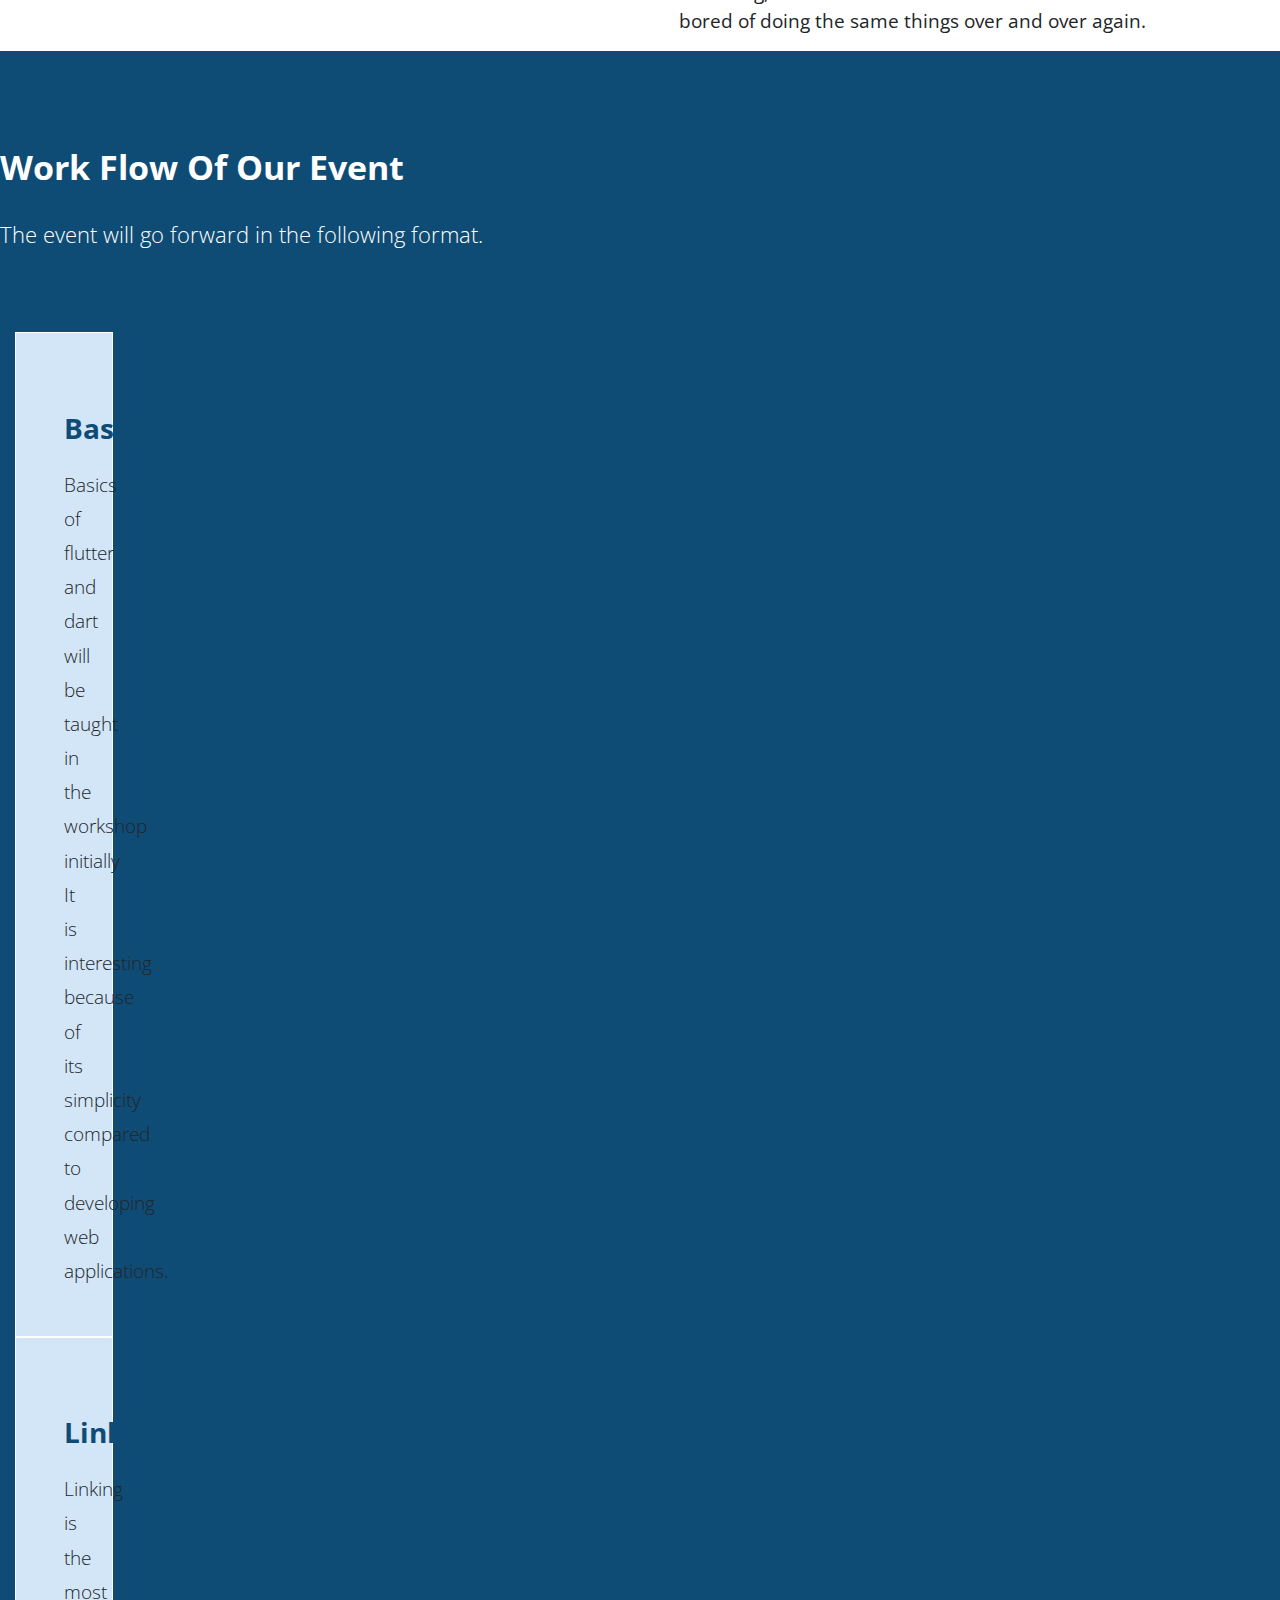
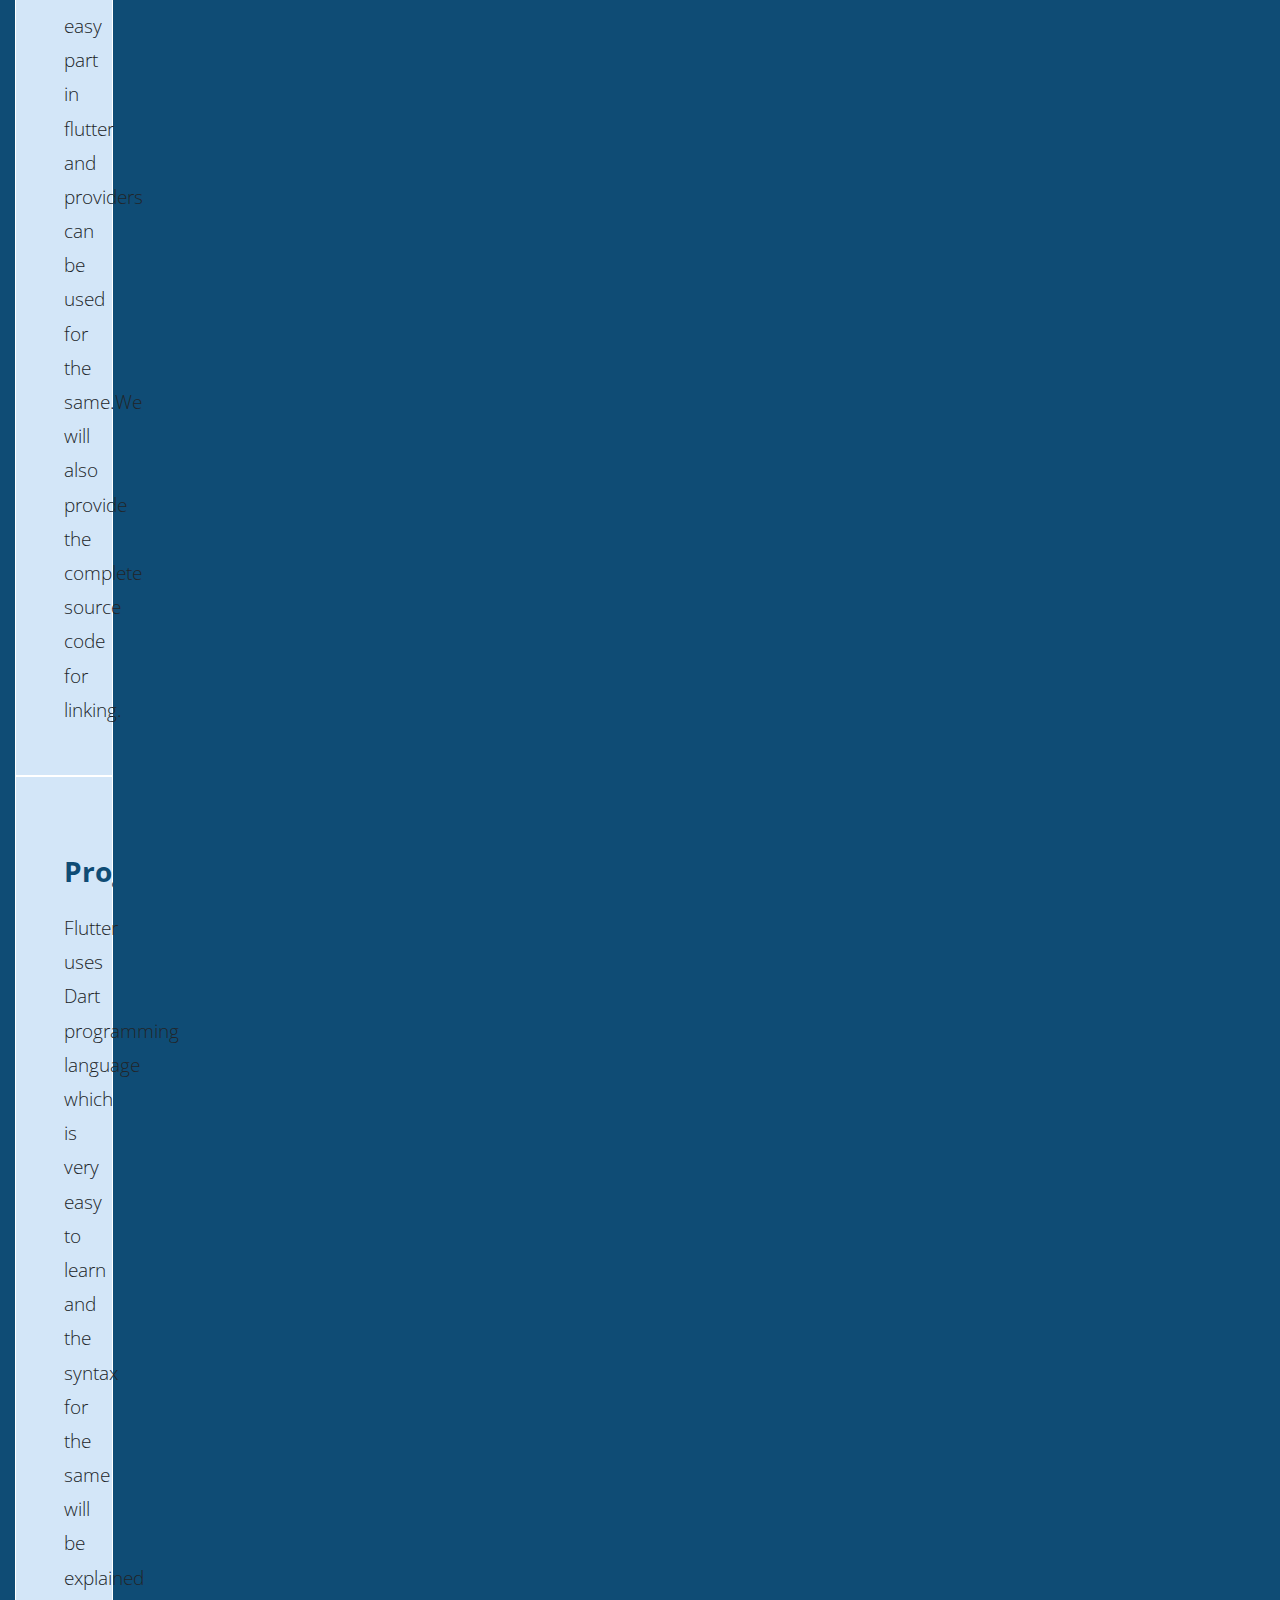
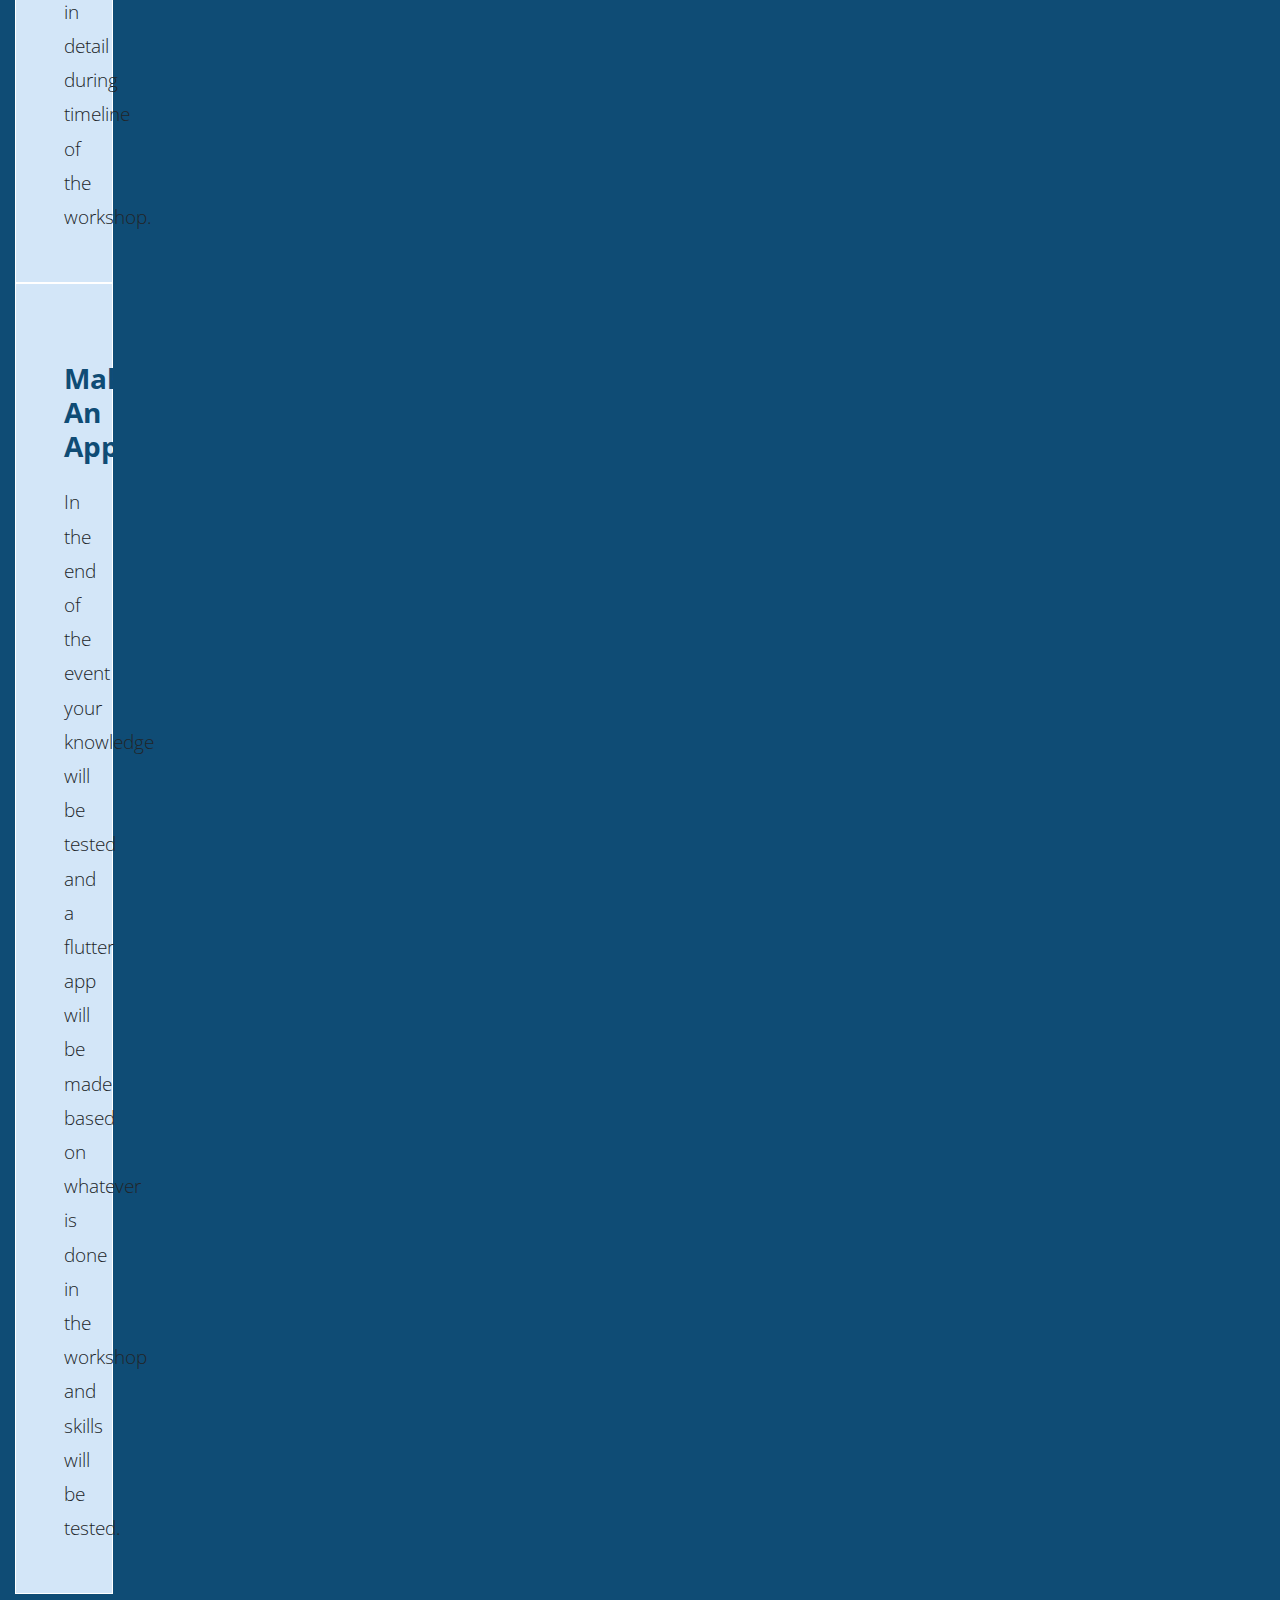
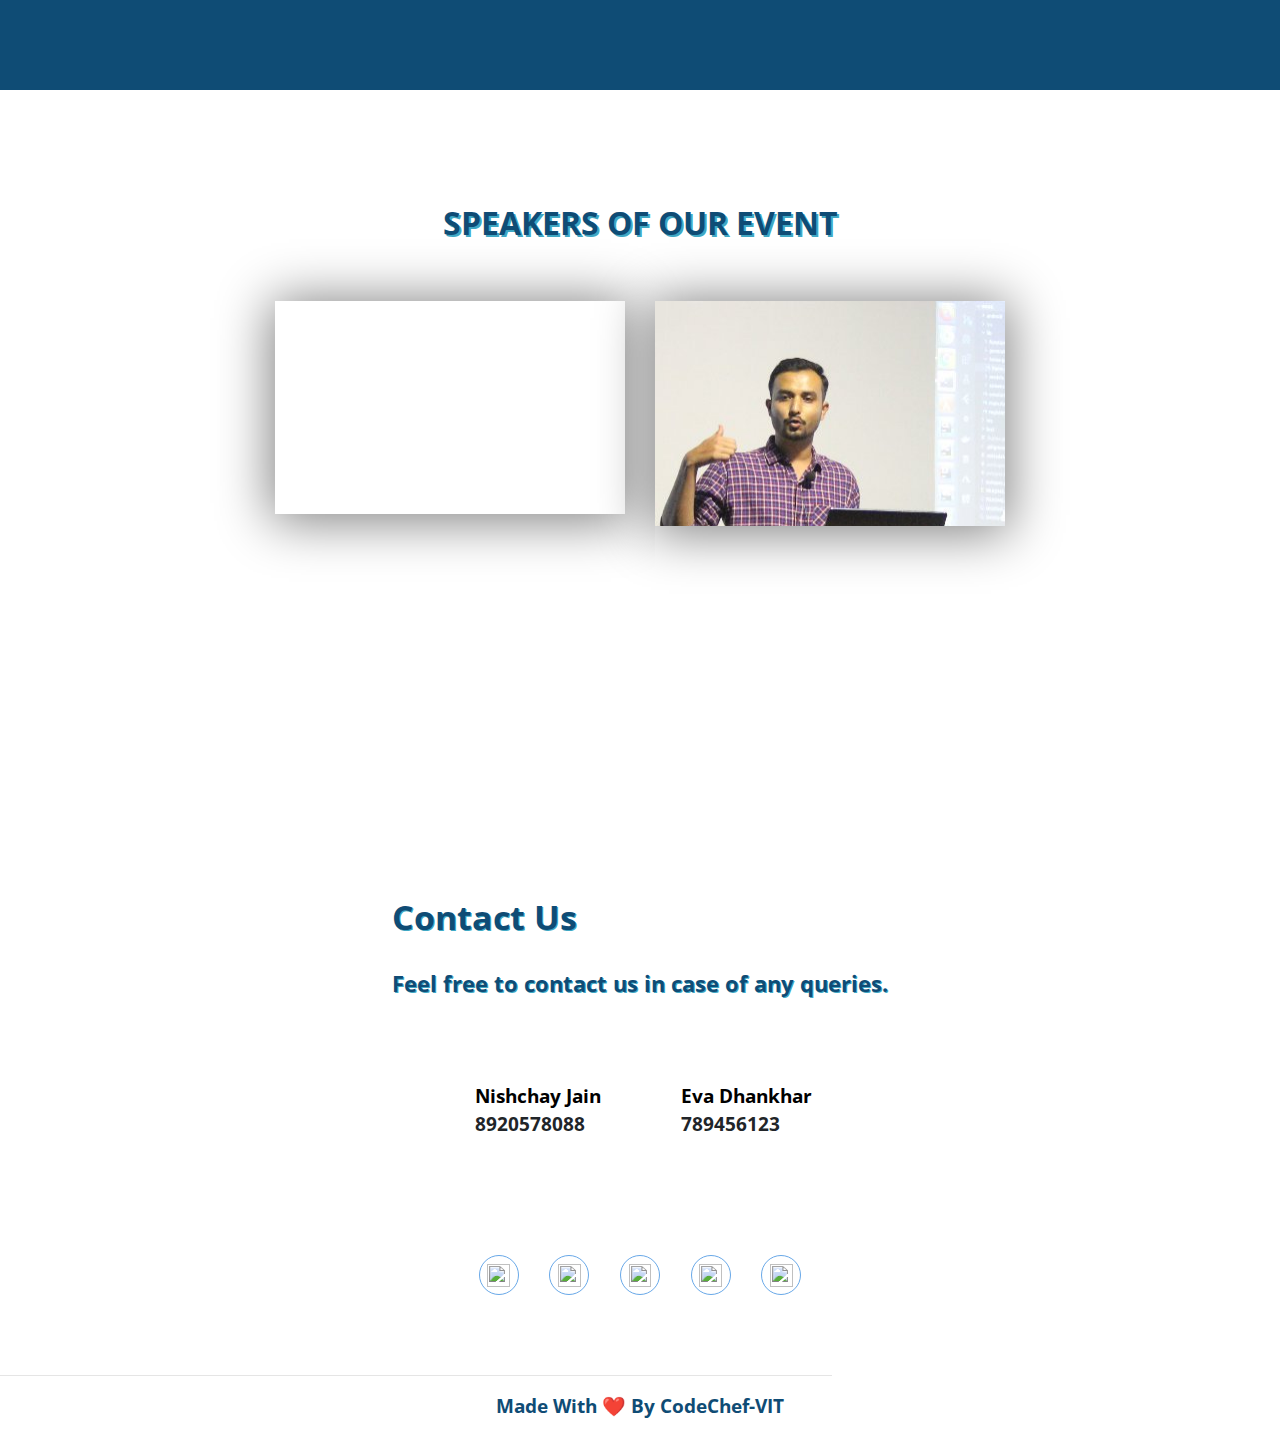
==== commit f65bf7bc: "navbar fixed" ====
--- a/index.html
+++ b/index.html
@@ -5,106 +5,110 @@
     <meta http-equiv="X-UA-Compatible" content="IE=edge">
     <meta name="viewport" content="width=device-width, initial-scale=1">
 
-    <title>Flutter Bootcamp</title>
+    <title style="font-family: comic 'Segoe UI', Tahoma, Geneva, Verdana, sans-serif;">Flutter Bootcamp</title>
     <link rel="stylesheet" href="https://fonts.googleapis.com/css?family=Open+Sans:300,400">
     <link rel="stylesheet" href="font-awesome-4.5.0/css/font-awesome.min.css">
     <link rel="stylesheet" href="https://stackpath.bootstrapcdn.com/bootstrap/4.5.2/css/bootstrap.min.css" integrity="sha384-JcKb8q3iqJ61gNV9KGb8thSsNjpSL0n8PARn9HuZOnIxN0hoP+VmmDGMN5t9UJ0Z" crossorigin="anonymous">                   <!-- Bootstrap style, http://v4-alpha.getbootstrap.com/ --> <!-- Font Awesome, https://fortawesome.github.io/Font-Awesome/ -->
     <link rel="stylesheet" href="css/bootstrap.min.css">
+    <link rel="stylesheet" href="css/navvv.css">
     <link rel="stylesheet" href="css/style.css">
     <link rel="stylesheet" href="css/test.css">
     <link rel="stylesheet" href="stylecard.css">
-
+    <link rel="stylesheet" href="css/timer.css">
     
-
 </head>
-  <body style="background-color: white;">
+<body style="background-image:url('img/3405625.jpg') ; background-repeat: no-repeat; background-size: cover;">
     <!-- Navbar -->
-<nav class="navbar navbar-expand-lg navbar-light bg-light fixed-top">
-    <div class="container">
-      <a class="navbar-brand" href="#">
-            <img src="cc blue.png" height="auto" width="25%" alt="">
-          </a>
-      <button class="navbar-toggler" type="button" data-toggle="collapse" data-target="#navbarResponsive" aria-controls="navbarResponsive" aria-expanded="false" aria-label="Toggle navigation" >
-            <span class="navbar-toggler-icon custom-toggler navbar-toggler" style="border-block-color:#0F4C75;"></span>
-          </button>
-      <div class="collapse navbar-collapse" id="navbarResponsive">
-        <ul class="navbar-nav ml-auto">
-          <li class="nav-item active">
-            <a class="nav-link" href="#" style="color:#0F4C75;"><b>Home</b>
-                  <span class="sr-only">(current)</span>
-                </a>
-          </li>
-          <li class="nav-item">
-            <class class="nav-link" href="#" style="color:#0F4C75;"><b>About</b></class>
-          </li>
-          <li class="nav-item">
-            <a class="nav-link" href="#" style="color:#0F4C75;"><b>workflow</b></a>
-          </li>
-          <li class="nav-item">
-            <a class="nav-link" href="#" style="color:#0F4C75;"><b>Contact</b></a>
-          </li>
-        </ul>
+    <nav>
+      <div class="logo">
+        <img src="img/0c9a825e-15d2-408c-8114-b18acee7384b.png" height="auto" width="130px">
+            </div>
+      <ul class="nav-links">
+        <li><a href="#Home" style="color: white;">Home</a></li>
+        <li><a href="#About" style="color: white;">About</a></li>
+        <li><a href="#workflow" style="color:white;">Workflow</a></li>
+        <li><a href="#contact" style="color:white;">Contact</a></li>
+      </ul>
+      <div class="burger">
+        <div class="line1"></div>
+        <div class="line2"></div>
+        <div class="line3"></div>
       </div>
-    </div>
-  </nav>
-      </nav>
-          </ul>
-        </div>
-      </nav>
-        <div class="container-fluid">
-            <div class="row">
-                <section class="tm-section-intro" style="background-image: url('img/banner-bg.jpg');">
+    </nav>
+    <!-- navbar ends -->
+        <div class="container-fluid"  >
+            <div class="row">
+                <section class="tm-section-intro" style="background-image: url('img/1077\ \(1\).jpg');" style="background-repeat: no-repeat;">
                     <div class="col-xs-12 col-sm-12 col-md-12 col-lg-12 col-xl-12">
                         <div class="tm-wrapper-center">
-                                <h1 class="tm-section-intro-title" style="color:white">Flutter Bootcamp</h1>
-                                <p class="tm-section-intro-text" style = "color:white;"><b>Do you like to challenge your thoughts? What if we tell you that you can build beautiful, natively compiled apps for mobile, web, desktop with a single codebase?<br>
-                                Feel free to use this for any purpose</b>
+                                <h1 class="tm-section-intro-title" style="color:white;font-family: palatino;">Flutter Bootcamp</h1>
+                                <p class="tm-section-intro-text" style = "color:white; font-family: palatino;"><b>Do you like to challenge your thoughts? What if we tell you that you can build beautiful, natively compiled apps for mobile, web, desktop with a single codebase?<br>
+                                </b>
                                 </p>
-                                <a href="#tm-section-2" class="tm-btn-white-big" style="color: #0F4C75;"><b>Register</b></a>
-                        </div>
-                    </div>
-                </section> 
-            </div>
-            <div class="row" id="tm-section-2">
-                <div class="col-xs-12 col-sm-12 col-md-12 col-lg-12 col-xl-12">
+                                <a href="http://info.vit.ac.in/gravitas2020/gravitas_login.asp" class="tm-btn-white-big" style="color: #0F4C75;"><b>Register</b></a>
+                        </div>
+                    </div>
+                </section>
+            </div>
+            <div class="row justify-content-center" id="tm-section-2">
+                <div class="col-xs-12 col-sm-12 col-md-12 col-lg-9 col-xl-10">
+                    <div class="new" >
+                        <div class="countdown" style="width: 100%;">
+                          <table class="a1" width="100%" style="margin: 0 auto;">
+                            <tr>
+                              <td class="abc">
+                                <div class="time a">
+                                  <p id="days">3</p>
+                                  <p class="s" style="font-family: Montserrat;
+                  font-style: normal;
+                  font-size: 26px;
+                  font-weight: 600;">D</p>
+                                </div>
+                              </td>
+                              <td class="abcd" style="width: 4%;"></td>
+                              <td class="abc">
+                                <div class="time a">
+                                  <p id="hours">3</p>
+                                  <p class="s" style="font-family: Montserrat;
+                          font-color:#0000;
+                  font-style: normal;
+                  font-size: 26px;
+                  font-weight: 600;">H</p>
+                                </div>
+                              </td>
+                              <td class="abcd" style="width: 4%;"></td>
+                              <td class="abc">
+                                <div class="time a">
+                                  <p id="minutes">3</p>
+                                  <p class="s" style="font-family: Montserrat;
+                          font-size: 26px;
+                  font-style: normal;
+                  font-weight: 600;">M</p>
+                                </div>
+                              </td>
+                              <td class="abcd" style="width: 4%;"></td>
+                              <td class="abc">
+                                <div class="time a">
+                                  <p id="seconds">3</p>
+                                  <p class="s" style="font-family: Montserrat;
+                          font-size:26px;
+                  font-style: normal;
+                  font-weight: 600;">S</p>
+                                </div>
+                              </td>
+                            </tr>
+                          </table>
+                        </div>
+                      </div>
+                    </section>
+                  <center>  <h1 style="color: #0F4C75; font-size: 3vw;"><div style="padding-top: 4%; padding-bottom: 4%;text-shadow: 0.2vw 0.2vw #40A8C4; text-shadow: 0.21vw 0.2vw black;"><b>2nd October&nbsp;&nbsp;&nbsp;&nbsp;&nbsp;&nbsp;&nbsp;&nbsp;ONLINE&nbsp;&nbsp;&nbsp;&nbsp;&nbsp;&nbsp;&nbsp;&nbsp;1PM-7PM</b></h1></center></div>
                     <!-- slider -->
-                    <section>
-                        <div id="tmCarousel" class="carousel slide tm-carousel" data-ride="carousel" data-interval="false"> <!-- If you want to make the carousel auto play, remove data-interval="false" -->
-                            <ol class="carousel-indicators">
-                                <li data-target="#tmCarousel" data-slide-to="0" class="active"></li>
-                                <li data-target="#tmCarousel" data-slide-to="1" class=""></li>
-                                <li data-target="#tmCarousel" data-slide-to="2" class=""></li>
-                            </ol>
-
-                            <div class="carousel-inner" role="listbox">
-                            
-                                <div class="carousel-item active">
-                                    <div class="carousel-content">
-                                        <div>
-                                            <h2 class="tm-carousel-item-title" style="color: #0F4C75;"><b>Why Flutter?</b></h2>
-                                            <p class="tm-carousel-item-text"><b>Despite being the newest member of the cross-platform mobile app development community, Flutter is fastly leaving behind the other cross-platform frameworks and providing better opportunities to build a feature-rich business mobile app.</b> </p>
+      </table>
+    </center>
+    <br>
+    <br>
+    <About id="About">
                                         </div>
-                                    </div>                               
-                                </div>
-
-                                <div class="carousel-item">
-                                    <div class="carousel-content">
-                                        <div>
-                                            <h2 class="tm-carousel-item-title" style="color: #0F4C75;"><b>Future of Flutter</b></h2>
-                                            <p class="tm-carousel-item-text"><b>cross-platform technologies become a game-changer in building mobile applications. The recent and most promising toolkit is Google Flutter.
-
-                                                In GitHub’s 2019 State of the Octoverse report, Dart and Flutter ranked #1 and #2 for the fastest-growing language and open source projects. Flutter is now one of the ten most starred software repositories on their site.
-                                                In a recent analysis by LinkedIn, Flutter is described as “the fastest-growing skill among software engineers”.</b> </p>
-                                        </div>
-                                    </div>
-                                </div>
-
-                                <div class="carousel-item">
-                                    <div class="carousel-content">
-                                        <div>
-                                            <h2 class="tm-carousel-item-title" style="color: #0F4C75;"><b>Advantages of Flutter</b> </h2>
-                                            <p class="tm-carousel-item-text"><b> Flutter is cross-platform, you can use the same code base for your iOS and Android app. This can definitely save you both time and resources.One of the most lauded features of Flutter is hot reload which allows you to instantly view the changes made in the code on emulators, simulators and hardware. In less than a second, the changed code is reloaded while the app is running with no need for a restart.</b></p>
-                                        </div>
                                     </div>
                                 </div>
                             </div>
@@ -112,52 +116,50 @@
                     </section>
                 </div>
             </div> <!-- row -->
-
-            <div class="row">
-                <section class="tm-2-col-img-text tm-2-col-img-lg-right">
+            <div class="row">
+                <section class="tm-2-col-img-text tm-2-col" >
+                  <div class="col-xs-12 col-sm-12 col-md-12 col-lg-6 col-xl-6 tm-2-col-text">
+                    <h1 class="tm-2-col-text-title" style="color: #0F4C75; font-size: 4vw; text-shadow: 0.2vw 0.2vw #40A8C4;"><b>Learn animations</b></h1>
+                    <class="tm-2-col-text-description" style="color: #0F4C75;"><p><b>
+                      When it comes to creating a good user experience for your app, adding well made and fluid animations is crucial. They work as a visual feedback for the user’s actions and can also provide meaning of interaction and reassurance.
+                    </b> </p>
+                </div>
+                    <div class="col-xs-12 col-sm-12 col-md-12 col-lg-6 col-xl-6 tm-2-col-r">
+                      <center>
+                      <img src="img/ezgif.com-crop (5).gif" alt="Image" class="img-fluid"  style="margin-bottom: 10%;border-radius: 30px; box-shadow: 2px 1px 7px black;border: 0.2px solid black;">
+                    </center>
+                  </div>
+                </section>
+
+            </div> 
+
+            <div class="row">
+                <section class="tm-2-col-img-text tm-2-col">
                     <div class="col-xs-12 col-sm-12 col-md-12 col-lg-6 col-xl-6 tm-2-col-img">
-                        <img src="https://i.ibb.co/gm1sVhH/1-il-C2-Aqp5s-Zd1wi0-Cop-D1-Hw.png" alt="Image" class="img-fluid" height="500px" width="400px" style="padding-left: 100px;">
-                    </div>
-
-                    <div class="col-xs-12 col-sm-12 col-md-12 col-lg-6 col-xl-6 tm-2-col-text">
-                        <h1 class="tm-2-col-text-title" style="color: #0F4C75;"><b>Flutter</b></h1>
-                        <class="tm-2-col-text-description" style="color: #0F4C75;"><p><b>
-                            Flutter is an open-source mobile SDK developer can use to build native-looking Android and iOS applications from the same code base. Flutter has been around since 2015 when Google introduced it and remained in the beta stage before its official launch in December 2018. Since then, the buzz around Flutter has been growing stronger.
-                            Flutter is now the top 11 software repos based on GitHub stars. Moreover, we’ve already seen thousands of Flutter apps being published on app stores. One of the most notable examples is the Xianyu app created by Alibaba team, used by over 50 million people.
-                        </b> </p>
-                        
-                    </div>
-                </section>
-
-            </div> 
-
-            <div class="row">
-                <section class="tm-2-col-img-text tm-2-col-img-lg-left">
-                    <div class="col-xs-12 col-sm-12 col-md-12 col-lg-6 col-xl-6 tm-2-col-img">                    
-                        <img src="https://i.ibb.co/wJHP8c1/kisspng-dart-flutter-google-software-development-kit-past-and-future-5b3fba1c0742d8-7399752215309030.png" alt="Image" class="img-fluid">
-                    </div>
-
-                    <div class="col-xs-12 col-sm-12 col-md-12 col-lg-6 col-xl-6 tm-2-col-text">
-                        <h2 class="tm-2-col-text-title" style="color: #0F4C75;"><b>Dart</b></h2>
-                        <class="tm-2-col-text-description" style="color:#0F4C75;"><p><b>
-                            Dart is AOT (Ahead Of Time) compiled to fast, predictable, native code, which allows almost all of Flutter to be written in Dart. This not only makes Flutter fast, virtually everything (including all the widgets) can be customized.
-Dart can also be JIT (Just In Time) compiled for exceptionally fast development cycles and game-changing workflow (including Flutter’s popular sub-second stateful hot reload).
-Dart makes it easier to create smooth animations and transitions that run at 60fps. Dart can do object allocation and garbage collection without locks.
-</b>   </p>
-                    </div>
-                </section>
- 
-
-            
+                      <center>
+                        <div  style="border-radius: 0px;">
+                            <img src="img/ezgif.com-crop (7).gif" alt="Image" class="img-fluid" height="300px" width="300px" style="margin-bottom: 10%;border-radius: 30px; box-shadow: 2px 1px 7px black;border: 0.2px solid black;" >
+                            <!-- style="padding-bottom: 10%; border-radius: 30px; margin-right: 15%;" -->
+                        </div> 
+                        </center>
+                    </div>
+
+                    <div class="col-xs-12 col-sm-12 col-md-12 col-lg-6 col-xl-6 tm-2-col-text justify-content-start">
+                        <h2 class="tm-2-col-text-title" style="color: #0F4C75; font-size: 4vw; text-shadow:  0.2vw 0.2vw #40A8C4;"><b>Make your own app and games</b></h2>
+                        <div class="tm-2-col-text-description" style="color:#0F4C75;"></div><p><b>
+                          For developers, the concept of building games in a framework they’ve only build generic applications in is an exciting concept. If nothing, it breathes a fresh breath of air in those who are bored of doing the same things over and over again.
+                        </b>   </p>
+                    </div>
+                </section>
+              </div>
             <div class="row tm-section tm-blue-bg-row">
-                
-                <section>
-
+                <section style="background-color: #0F4C75;">
+<workflow id="workflow">
                         <div class="col-xs-12 col-sm-12 col-md-12 col-lg-12 col-xl-12 text-xs-center">
                             <h2 class="tm-section-title" style="color: white;"><b>Work Flow Of Our Event</b></h2>
                             <p class="tm-section-subtitle" style="color: white;">
                             The event will go forward in the following format.
-                            </p>    
+                            </p>
                         </div>
                         <div class="col-xs-12 col-sm-12 col-md-12 col-lg-12 col-xl-12">
                             <div class="tm-icon-text-boxes-container">
@@ -167,7 +169,7 @@
                                         <img src="img/start.png" class="fa fa-5x" style="height: 10%;width: 50%;"></img>
                                         <h3 class="tm-icon-text-box-title" style="color: #0F4C75;"><b>Basics</b></h3>
                                     </center>
-                                        <p class="tm-icon-text-box-description">Basics of flutter and dart will be taught in the starting of the event.</p>
+                                        <p class="tm-icon-text-box-description">Basics of flutter and dart will be taught in the workshop initially It is interesting because of its simplicity compared to developing web applications.</p>
                                     </div>
                                 </div>
 
@@ -177,18 +179,17 @@
                                         <img src="img/chain (1).png" class="fa fa-5x fa-lock" style="height: 10%;width: 50%;margin-left: auto; margin-right: auto;"></img>
                                         <h3 class="tm-icon-text-box-title" style="color: #0F4C75;"><b>Linking</b></h3>
                                     </center>
-                                        <p class="tm-icon-text-box-description">Nullam eget lectus ut felis aliquam laoreet eget eu dui. Curabitur in imperdiet.</p>
+                                        <p class="tm-icon-text-box-description">Linking is the most easy part in flutter and providers can be used for the same.We will also provide the complete source code for linking.</p>
                                     </div>
                                 </div>
 
                                 <div class="col-xs-12 col-sm-6 col-md-6 col-lg-3 col-xl-3">
                                     <div class="tm-icon-text-box">
-                                        
                                         <center>
                                         <img src="img/computer (1).png" class="fa fa-5x fa-lock" style="height: 10%;width: 50%;margin-left: auto; margin-right: auto;"></img>
                                         <h3 class="tm-icon-text-box-title" style="color: #0F4C75;"><b>Programming</b></h3>
                                     </center>
-                                        <p class="tm-icon-text-box-description">Nullam eget lectus ut felis aliquam laoreet eget eu dui. Curabitur in imperdiet.</p>
+                                        <p class="tm-icon-text-box-description">Flutter uses Dart programming language which is very easy to learn and the syntax for the same will be explained in detail during timeline of the workshop.</p>
                                     </div>
                                 </div>
 
@@ -196,94 +197,73 @@
                                     <div class="tm-icon-text-box">
                                         <center>
                                         <img src="img/app.png" class=" my-img fa fa-5x fa-lock" style="height: 10%;width: 50%;margin-left: auto; margin-right: auto;"></img>
-                                        
                                         <h3 class="tm-icon-text-box-title" style="color: #0F4C75;"><b>Make An App</b></h3>
                                     </center>
-                                        <p class="tm-icon-text-box-description">Nullam eget lectus ut felis aliquam laoreet eget eu dui. Curabitur in imperdiet.</p>
-                                    </div>
-                                </div>
-
+                                        <p class="tm-icon-text-box-description">In the end of the event your knowledge will be tested and a flutter app will be made based on whatever is done in the workshop and skills will be tested.</p>
+                                    </div>
+                                </div>
                             </div>
-
-                        </div>
-
+                        </div>
                 </section>
                 <br>
                 <br>
-            </div> 
-            <br>
-            <br>
-            <br>
-            <br>
-<div class="container" style="justify-content: start;" style="padding-right: 0px; padding-left:0px ;">
-  <center> <h2 style="color: #0F4C75;" style="margin-top: 50%;"><b>Speakers For Our Event</b></h2></center>
-            <div class="container justify-content-center" >
-                <div class="row text-center justify-content-center" >
-                  <div class="col-md-4 card-container">
-                    <div class="card card-flip">
-                      <div class="front card-block">
-                        
-                        <span class="card-img-top fa" style="font-size: 4em">&#xf118;</span>
-                        <h2 class="card-title">Front Title</h2>
-                        
-                      </div>
-                      <div class="back card-block">
-                        <p>
-                          Some example text to
-                        
-                        </p>
-                        
-                      </div>
-                    </div>
-                  </div>
-                  <div class="col-md-4 card-container">
-                    <div class="card card-flip">
-                      <div class="front card-block">
-                        <span class="card-img-top fa" style="font-size: 4em">&#xf118;</span>
-                        <h2 class="card-title">Front Title</h2>
-                       
-                      </div>
-                      <div class="back card-block">
-                        <p>Some example short text</p>
-                        
-                      </div>
-                    </div>
-                  </div>
-               
-                  
-                  
-                </div>
-              </div>  
+            </div>
+            <br>
+            <br>
+            <br>
+            <br>
+            <div class="container"></div>
+<div class="container" style="justify-content: start; padding-right: 0px; padding-left:0px; background-image: url('');">
+  <center><div style="padding-bottom: 30px; color: #0F4C75; text-shadow: 2px 2px #40A8C4;"><h2><b>SPEAKERS OF OUR EVENT</b></h2></center></div>
+  <div class="container justify-content-center" style="background-image: url('');">
+    <div class="row text-center justify-content-center" >
+      <div class="col-md-4 card-container" style="background-image: url('');">
+        <div class="card card-flip" >
+          <div class="front card-block"  style="background-image: url('img/Mny9r1EW_400x400.jpg'); box-shadow: 0px 3px 50px 4px grey;">
+            <span class="card-img-top fa " style="font-size: 750%;  color: transparent;">k</span>
+          </div>
+          <div class="back card-block" style="background-image: url('');">
+            <p style="color: #0F4C75; font-size: 1.5rem;" style="background-image: url('');">
+             <b> Ms.Pooja Bhaumik</b>
+              <br>
+              <p class="card-title" style="color: #0F4C75; font-size: 1.5rem;"><b>India's first ever female flutter developer,GDE and Engineer at Bounce share</b></p>
+            </p>
+          </div>
+        </div>
+      </div>
+      <div class="col-md-4 card-container">
+        <div class="card card-flip">
+          <div class="front card-block" style="background-image: url('img/ZO-fKVdF_400x400.jpg');box-shadow: 0px 3px 50px 4px grey;">
+            <span class="card-img-top fa" style="font-size: 750%; color: transparent;">l</span>
+            <h2 class="card-title" style="color: #0F4C75;"><b></b></h2>
+          </div>
+          <div class="back card-block">
+            <p style="color: #0F4C75; font-size: 1.5rem;"><b>Mr.Hasnen Tai</b>
+              <br>
+              <b>Founder of YouTube channel:Trending codes and SDE at Toshiba</br>
+            </p>
+          </div>
+        </div>
+    </div>
+  </div>
 </div>
-
-           
-        
-                
-            <div class="row" style="padding-top: 5px;">
+          <div class="row" style="padding-top: 5px;">
                 <section class="tm-2-col-img-text tm-2-col-img-lg-right">
                     <div class="col-xs-12 col-sm-12 col-md-12 col-lg-6 col-xl-6 tm-2-col-img" >
                     </div>
                     <div class="col-xs-12 col-sm-12 col-md-12 col-lg-6 col-xl-6 tm-2-col-text">
                     </div>
-
-                </section>
-
+                </section>
             </div> <!-- row -->
-                 
                           </div>
                       </div>
                   </div>
               </div>
               </div>
        </div>
-
-
             <div class="row">
                 <section class="tm-2-col-img-text tm-2-col-img-lg-left">
-                    
                     <div class="col-xs-12 col-sm-12 col-md-12 col-lg-6 col-xl-6 tm-2-col-text">
-                        
-
                     </div>
                 </div>
                 </section>
@@ -293,32 +273,46 @@
             
                 </div>
 
-           
+           <contact id="contact">
             <div class="row tm-section">
                 
                 <section class="tm-section-contact">
-                    <div class="col-xs-12 col-sm-12 col-md-12 col-lg-12 col-xl-12 text-xs-center">
-                        <h2 class="tm-section-title" style="color: #0F4C75;"><b>Contact Us</b></h2>
-                        <p class="tm-section-subtitle" style="color: #0F4C75;"><centre><b>Feel free to contact us in case of any queries.</b></centre></p>
+                    <div class="col-xs-12 col-sm-12 col-md-12 col-lg-12 col-xl-12 text-xs-center" style="background-image: url();">
+                        <h2 class="tm-section-title" style="color: #0F4C75; text-shadow: 0.1vw 0.1vw #40A8C4;"><b>Contact Us</b></h2>
+                        <p class="tm-section-subtitle" style="color: #0F4C75; text-shadow: 0.1vw 0.1vw #40A8C4;"><centre><b>Feel free to contact us in case of any queries.</b></centre></p>
 
                    
                     </div> <!-- col -->
                     
-                    <div class="col-xs-12 col-sm-12 col-md-12 col-lg-5 col-xl-5 tm-contact-right">
-                        <h3 class="tm-contact-title" style="color: #0F4C75;"><b>Event Coordinators:</b></h3>
-                        <p class="tm-contact-info"><b>Nishchay Jain</b><br>
+                    <!-- <div class="col-xs-12 col-sm-12 col-md-12 col-lg-5 col-xl-5 tm-contact-right" style="padding-left: 10%;">
+                        <h3 class="tm-contact-title" style="color: #0F4C75; padding-left: 100px; padding-bottom: 10%; padding-right: 100px;"><b>Event Coordinators:</b></h3>
+                        <p class="tm-contact-info" style="padding-left: 100px; font-size: 1vw;"><b>Nishchay Jain</b><br>
                             <b>Contact-8920578088</b>
                         </p>
-                        <p class="tm-contact-info"> 
-                            Email: <a href="mailto:codechefvit@gmail.com" style="color: #0F4C75;"><b>codechefvit@gmail.com</b></a><br>
-                        </p>
-                        <div class="tm-social-icons-container">
-                            <a href="https://www.instagram.com/codechefvit/?hl=en" class="tm-social-icon-link"><img src="img/logo.png" height="90%" width="90%"></img></a>
-                            <a href="https://www.linkedin.com/company/codechef-vit/about/" class="tm-social-icon-link"><img src="img/linkedin.png" height="90%" width="90%"></img></a>
-                            <a href="https://github.com/CodeChefVIT" class="tm-social-icon-link"><img src="img/github.png" height="90%" width="90%"></img></a>
-                            <a href="https://www.facebook.com/codechefvit/" class="tm-social-icon-link"><img src="img/facebook.png" height="90%" width="90%"></img></a>
-                            <a href="https://twitter.com/codechefvit?lang=en" class="tm-social-icon-link"><img src="img/twitter.png" height="90%" width="90%"></img></a>
-                        </div>
+
+                    </div>
+                    <div class="col-xs-12 col-sm-12 col-md-12 col-lg-5 col-xl-5 tm-contact-right" style="padding-left: 10%;">
+                          <p class="tm-contact-info" style="padding-top: 95px; font-size: 1vw;"><b>Eva Dhankhar</b><br>
+                            <b>Contact-8178885879</b>
+                            
+                      </p>
+                      <p class="tm-contact-info" style="color: #0F4C75; padding-left: 80%;"><b>
+                        Email:</b><a href="mailto:codechefvit@gmail.com" style="color: #0F4C75; padding-left: 20%;"><b>codechefvit@gmail.com</b></a><br>
+                      </p>
+                     
+                    </div> -->
+                    <div class="container row" >
+                      <!-- Nishchay -->
+                      <div class="col-5 offset-2 coordinator" >
+                        <span style="color: black; font-weight:700;">Nishchay Jain</span><br>
+                        <span><b>8920578088</b></span>
+                      </div>
+
+                      <div class="col-5 coordinator">
+                        <span style="color: black;font-weight: 700;">Eva Dhankhar</span><br>
+                        <span><b>789456123</b></span>
+                      </div>
+
                     </div>
 
                 </section>
@@ -327,15 +321,26 @@
 
             <div class="row">
                 <div class="col-xs-12 col-sm-12 col-md-12 col-lg-12 col-xl-12">
+                    <div class="tm-social-icons-container" style="padding-bottom: 5%;">
+                    <center>   <a href="https://www.instagram.com/codechefvit/?hl=en" class="tm-social-icon-link"><img src="img/logo.png" height="90%" width="90%"></img></a>
+                        <a href="https://www.linkedin.com/company/codechef-vit/about/" class="tm-social-icon-link"><img src="img/linkedin.png" height="90%" width="90%"></img></a>
+                        <a href="https://github.com/CodeChefVIT" class="tm-social-icon-link"><img src="img/github.png" height="90%" width="90%"></img></a>
+                        <a href="https://www.facebook.com/codechefvit/" class="tm-social-icon-link"><img src="img/facebook.png" height="90%" width="90%"></img></a>
+                        <a href="https://twitter.com/codechefvit?lang=en" class="tm-social-icon-link"><img src="img/twitter.png" height="90%" width="90%"></img></a>
+                    </div></center> 
                     <hr>
                 </div>
             </div>
         </div>
      <center> <p style="color: #0F4C75;"><b>Made With ❤️ By CodeChef-VIT</b></p></center> 
+     <script src="js/navvv.js"></script>
         <script src="js/jquery-1.11.3.min.js"></script>
         <script src="https://www.atlasestateagents.co.uk/javascript/tether.min.js"></script> 
         <script src="js/bootstrap.min.js"></script>
         <script src="js/jquery.touchSwipe.min.js"></script>
+        <script src="script.js"></script>
+        <script src="js/timer.js"></script>
+       
         <script>
             $(document).ready(function(){
                 /* Smooth Scrolling
--- a/css/navvv.css
+++ b/css/navvv.css
@@ -0,0 +1,125 @@
+@import url('https://fonts.googleapis.com/css?family=Poppins&display=swap');
+*{
+  margin: 0px;
+  padding: 0px;
+  box-sizing: border-box;
+}
+
+nav{
+  display: flex;
+  justify-content: space-around;
+  align-items: center;
+  min-height: 10vh;
+  background-color: #0F3460;
+  font-family: 'Poppins', sans-serif;
+   z-index: 99999;
+}
+
+.logo{
+  color: #fff;
+  text-transform: uppercase;
+  letter-spacing: 5px;
+  font-size:22px;
+  z-index: 99999;
+}
+
+.nav-links{
+  display: flex;
+  justify-content: space-around;
+  width: 35%;
+  z-index: 99999;
+}
+
+.nav-links li{
+  list-style:none;
+  z-index: 99999;
+  
+}
+.nav-links a{
+  color: rgb(226,226,226);
+  text-decoration: none;
+  letter-spacing: 3px;
+  font-weight:bold;
+  font-size:14px;
+  z-index: 99999;
+}
+
+.burger{
+  display:none;
+  cursor: pointer;
+  z-index: 99999;
+}
+
+.burger div{
+  width:25px;
+  height:3px;
+  background-color:#fff;
+  margin: 5px;
+  transition: all 0.3s ease
+  z-index: 99999;
+  
+}
+
+@media screen and (max-width:1024px){
+  .nav-links{
+    width:60%;
+    z-index: 99999;
+  }
+}
+
+@media screen and (max-width:768px){
+  body{
+    overflow-x: hidden;
+    z-index: 99999;
+  }
+  .nav-links{
+    position:absolute;
+    right:0px;
+    height:92vh;
+    top: 8vh;
+    background-color: #0F3460;
+    display:flex;
+    flex-direction: column;  
+    align-items: center;
+    width:50%;
+    transform: translateX(100%);
+    transition: transform 0.5s ease-in;
+    z-index: 99999;
+  }
+  .nav-links li{
+    opacity: 0;
+    z-index: 99999;
+  }
+  .burger{
+    display:block;
+    z-index: 99999;
+  }
+}
+
+.nav-active{
+  transform: translateX(0%);
+  z-index: 99999;
+}
+
+@keyframes navLinkFade{
+  from{
+    opacity:0;
+    transform: translateX(50px);
+  }
+  to{
+    opacity: 1;
+    transform: translateX(0px);
+  }
+}
+
+.toggle .line1{
+  transform: rotate(-40deg) translate(-5px,6px);
+}
+
+.toggle .line2{
+  transform: rotate(90deg) translate(0px,0px);
+}
+
+.toggle .line3{
+  transform: rotate(35deg) translate(-5px,-6px);
+}--- a/css/style.css
+++ b/css/style.css
@@ -1,5 +1,6 @@
 html,body {
 	overflow-x: hidden;
+	background-image: url('20190908_151759.jpg');
 }
 
 body {
@@ -7,7 +8,7 @@
 	font-size: 19px;
 	font-weight: 300;
 }
-a { color: #81b4eb;  }
+a { color: #0F4C75;  }
 a, button { transition: all 0.3s ease; }
 a:hover,
 a:focus {
@@ -15,8 +16,13 @@
 	outline: none;
 }
 
+.fattu{
+	background-image:url('img/3405625.jpg');
+	background-repeat: no-repeat;
+}
+
 .my-img{
-	margin-left: auto;
+	margin-: auto;
 }
 
 .custom-toggler .navbar-toggler-icon {
@@ -24,11 +30,13 @@
   }
   
   .custom-toggler.navbar-toggler {
+	  float: right;
 	border-color:#0F4C75;
   } 
 
 .my-bar{
 	background-color:white;
+	float: right;
 	color: black;
 }
 .tm-section-intro {
@@ -51,27 +59,6 @@
 	height: 800px;
 }
 
-#videoBG {
-	/* background-repeat: no-repeat; */
-	z-index: -10;
-	position: absolute;
-	width: 100%;
-}
-@media (min-aspect-ratio: 16/9) {
-    #videoBG {
-        width:100%;
-        height: auto;
-    }
-}
-
-@media (max-aspect-ratio: 16/9) {
-    #videoBG { 
-        width:auto;
-		height: 100%;
-    }
-}
-} */
-
 .tm-wrapper-center {
 	display: -webkit-flex;
 	display: -ms-flexbox;
@@ -129,7 +116,7 @@
 	color: #81b4eb;
 	font-size: 2.1rem;
 	font-weight: 300;
-	margin-bottom: 3rem;
+	margin-bottom: 0px;
 }
 
 .tm-carousel-item-text {
@@ -527,3 +514,11 @@
 
 
 
+
+
+
+
+
+
+
+
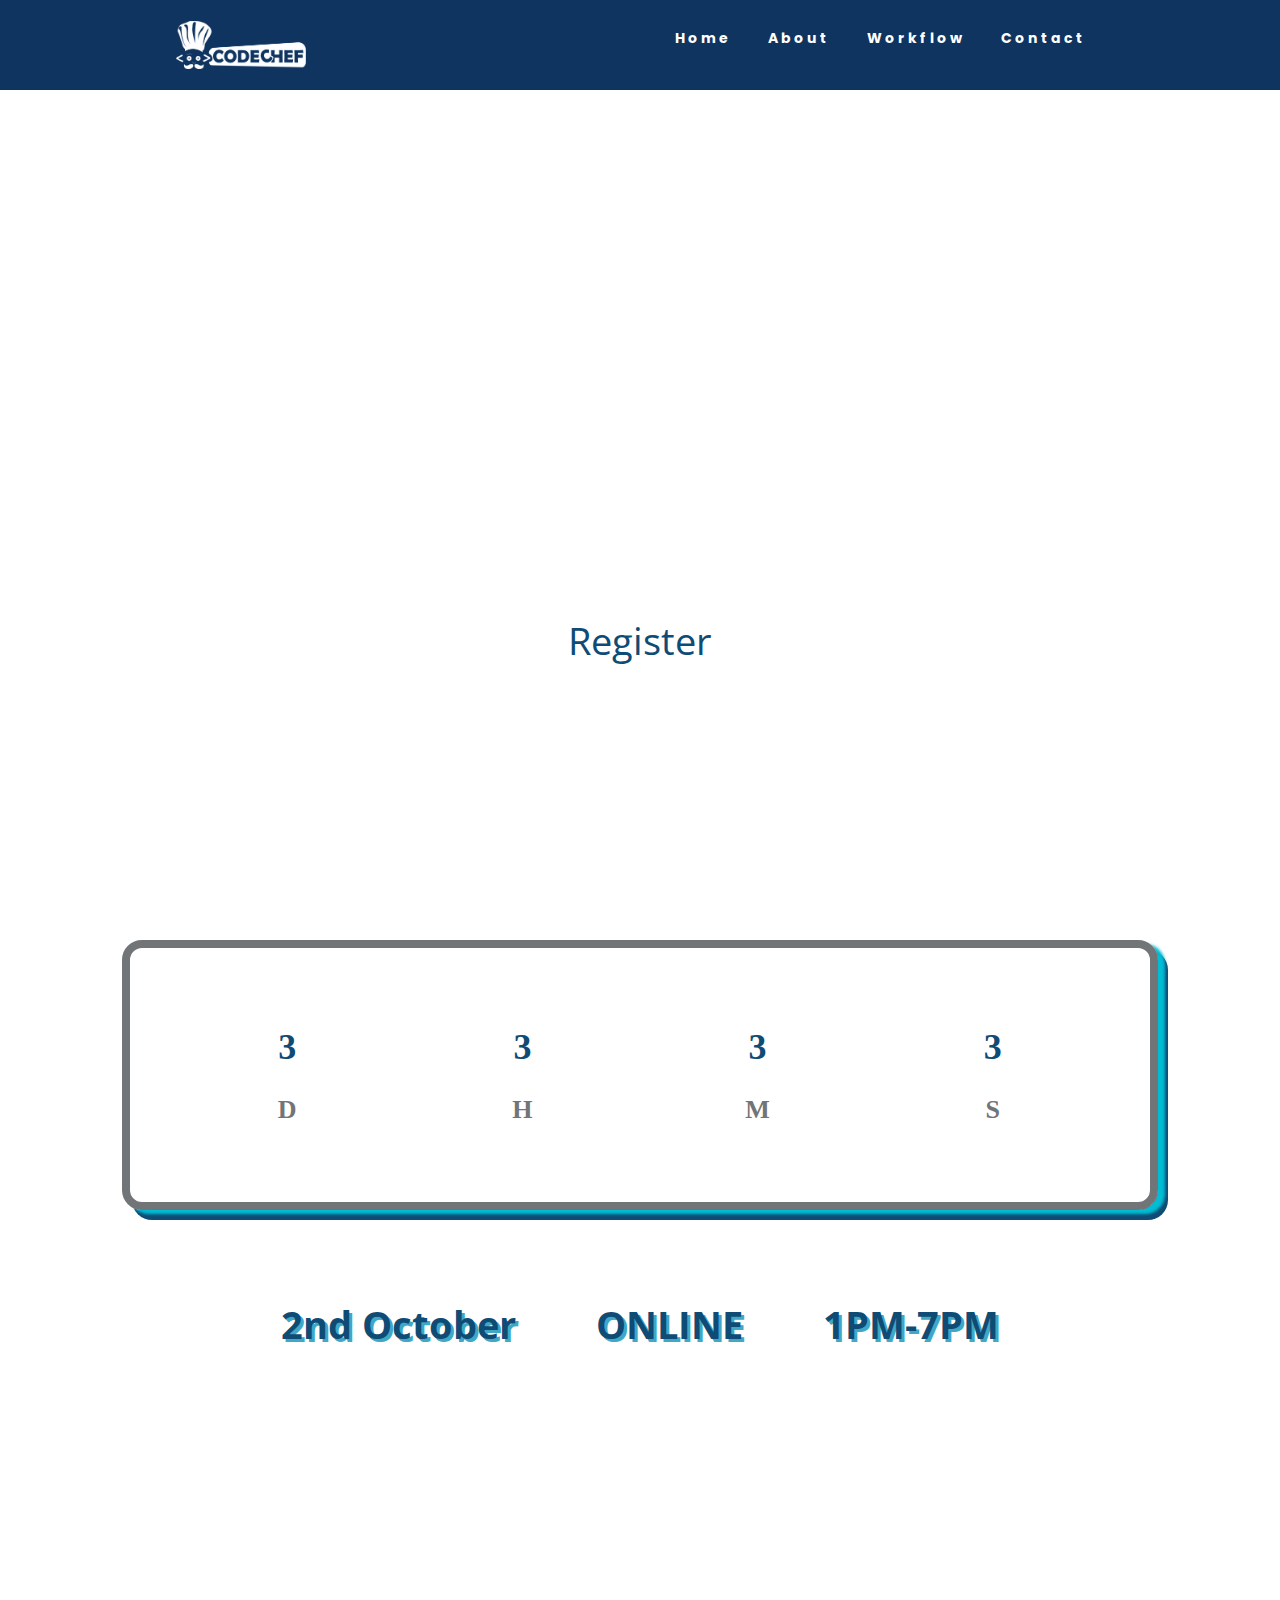
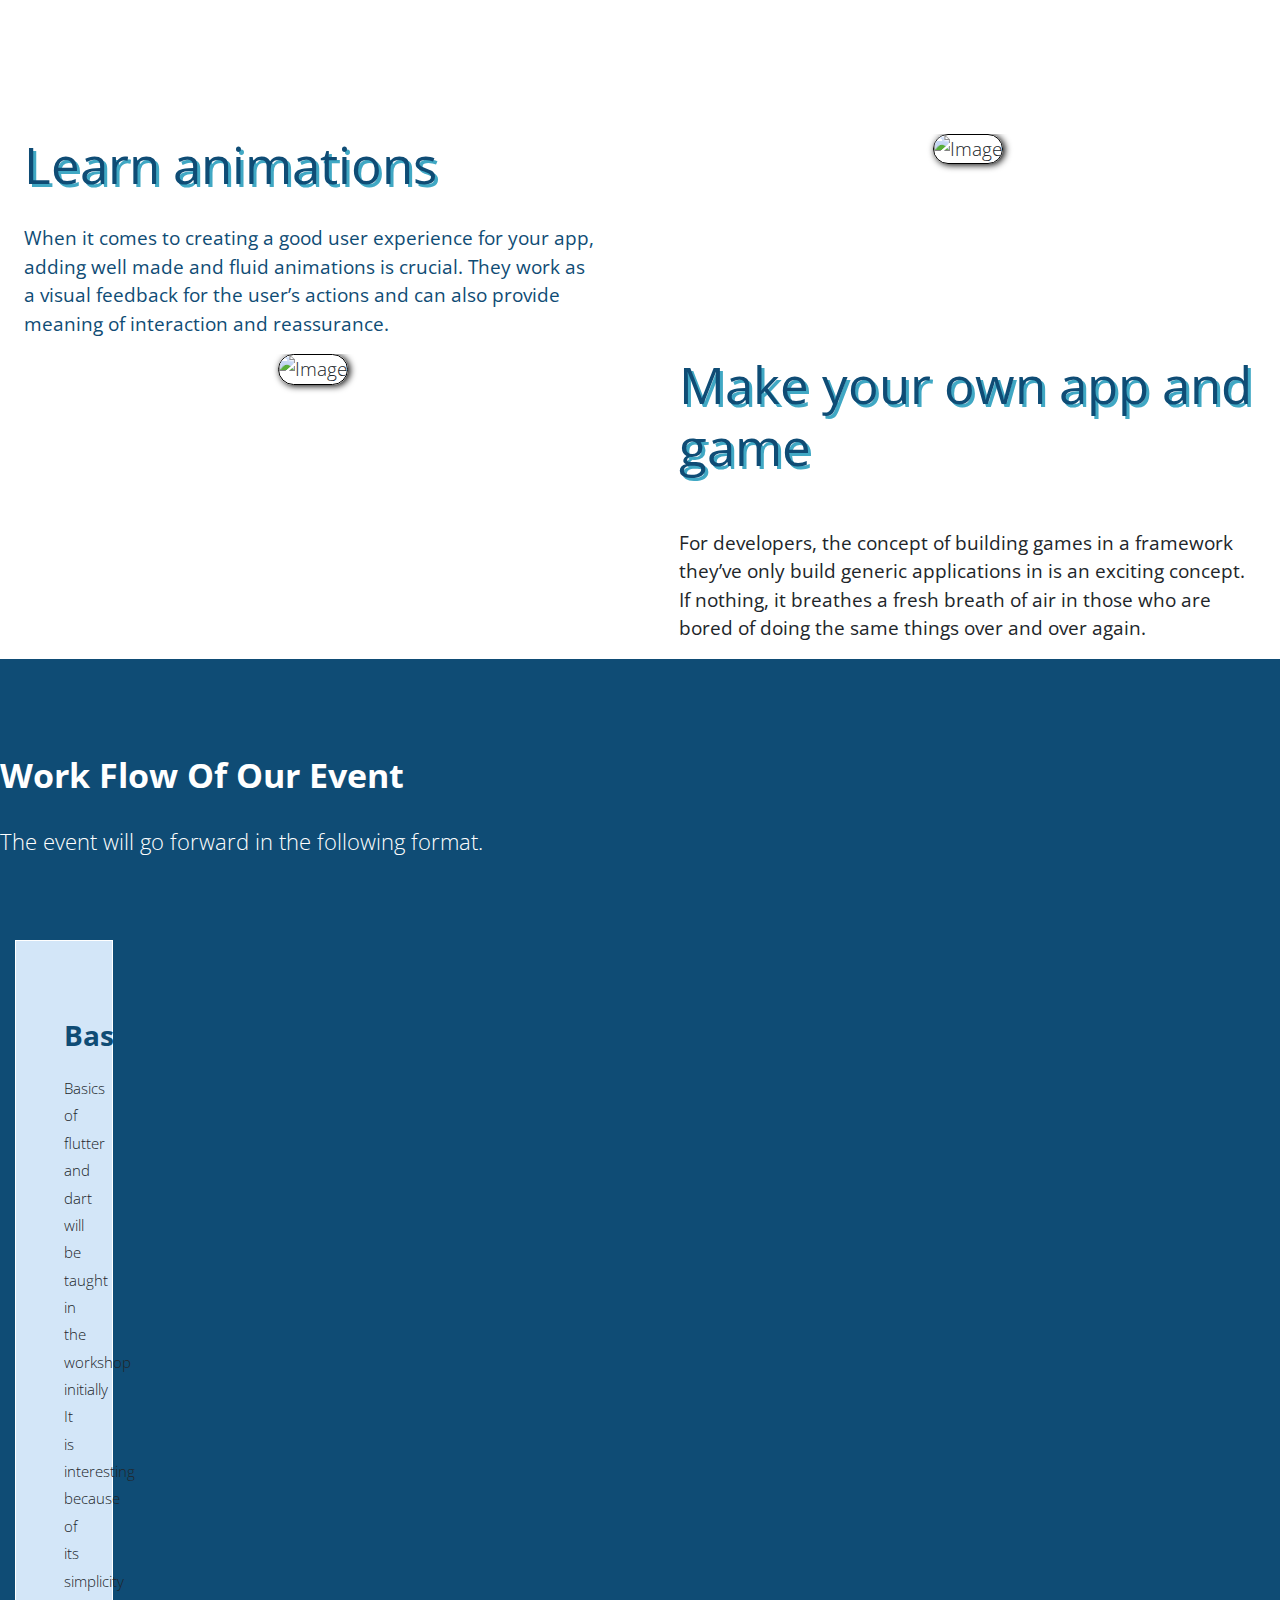
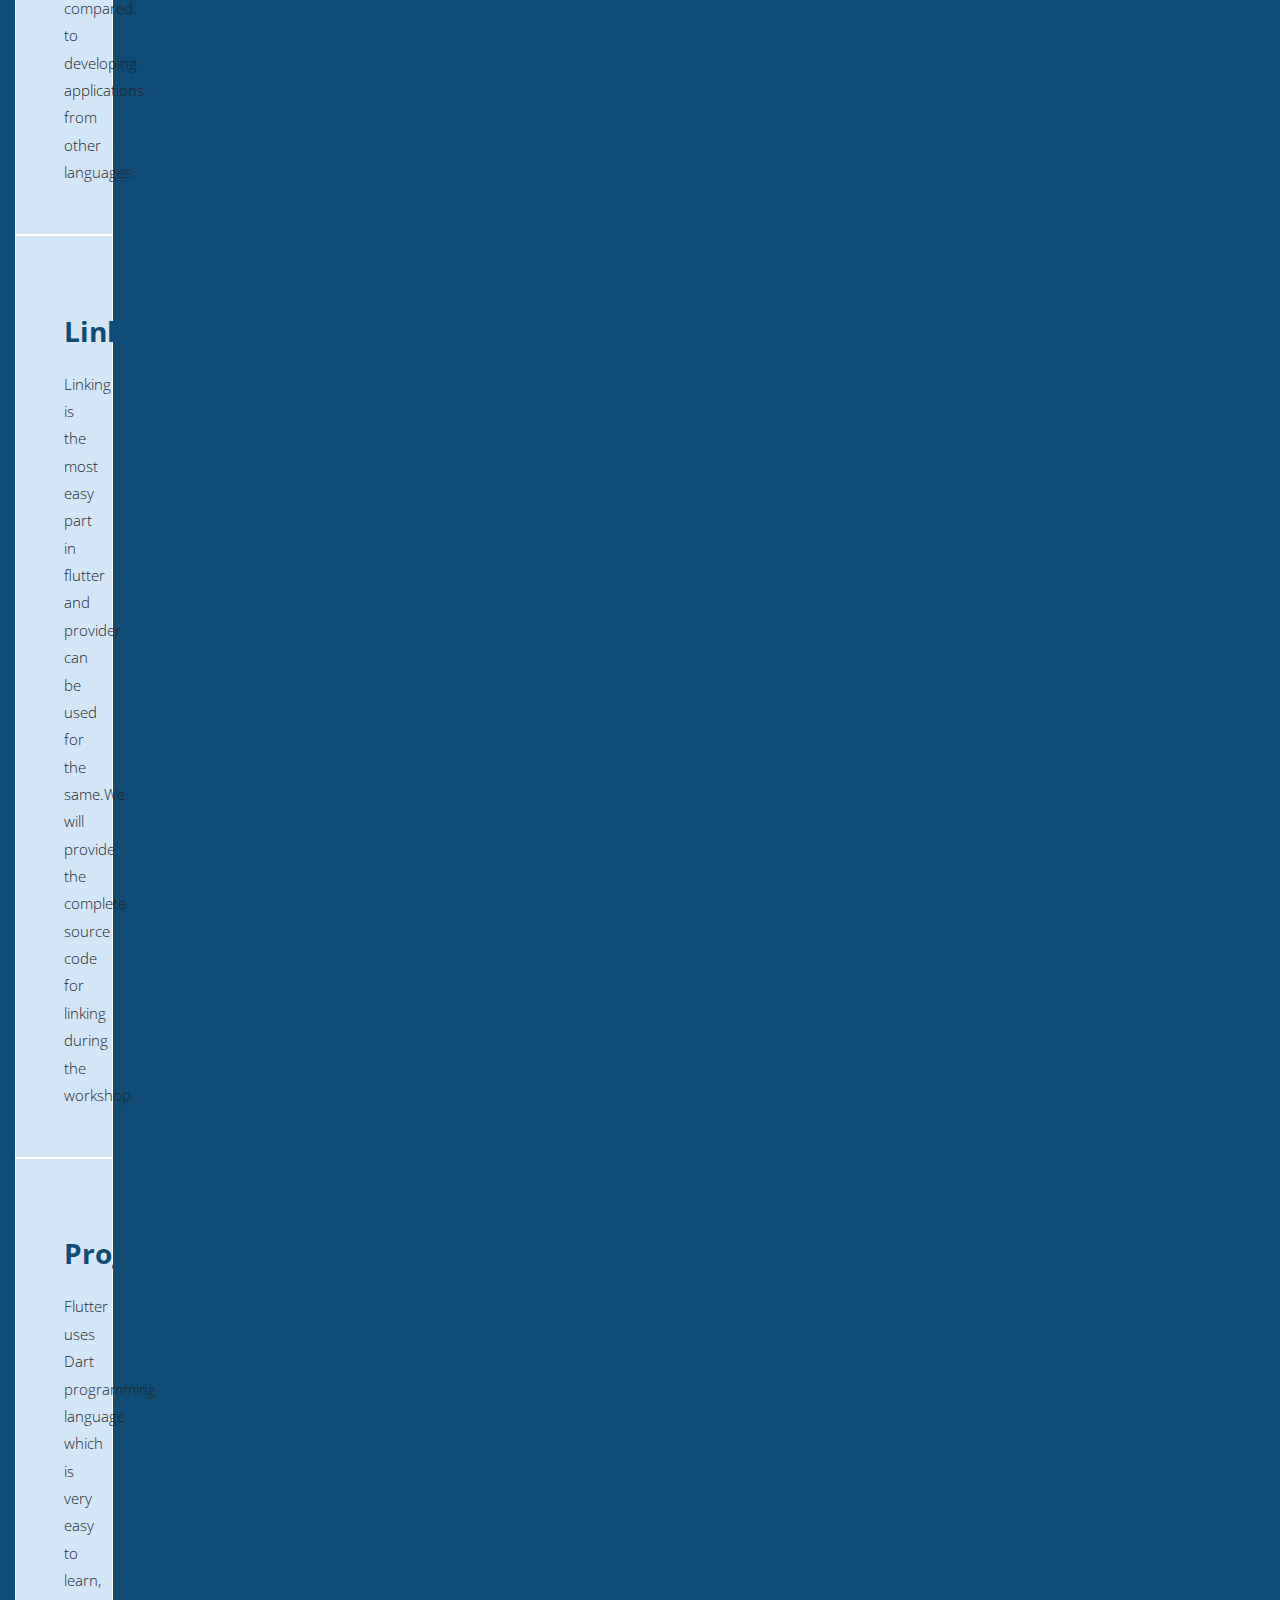
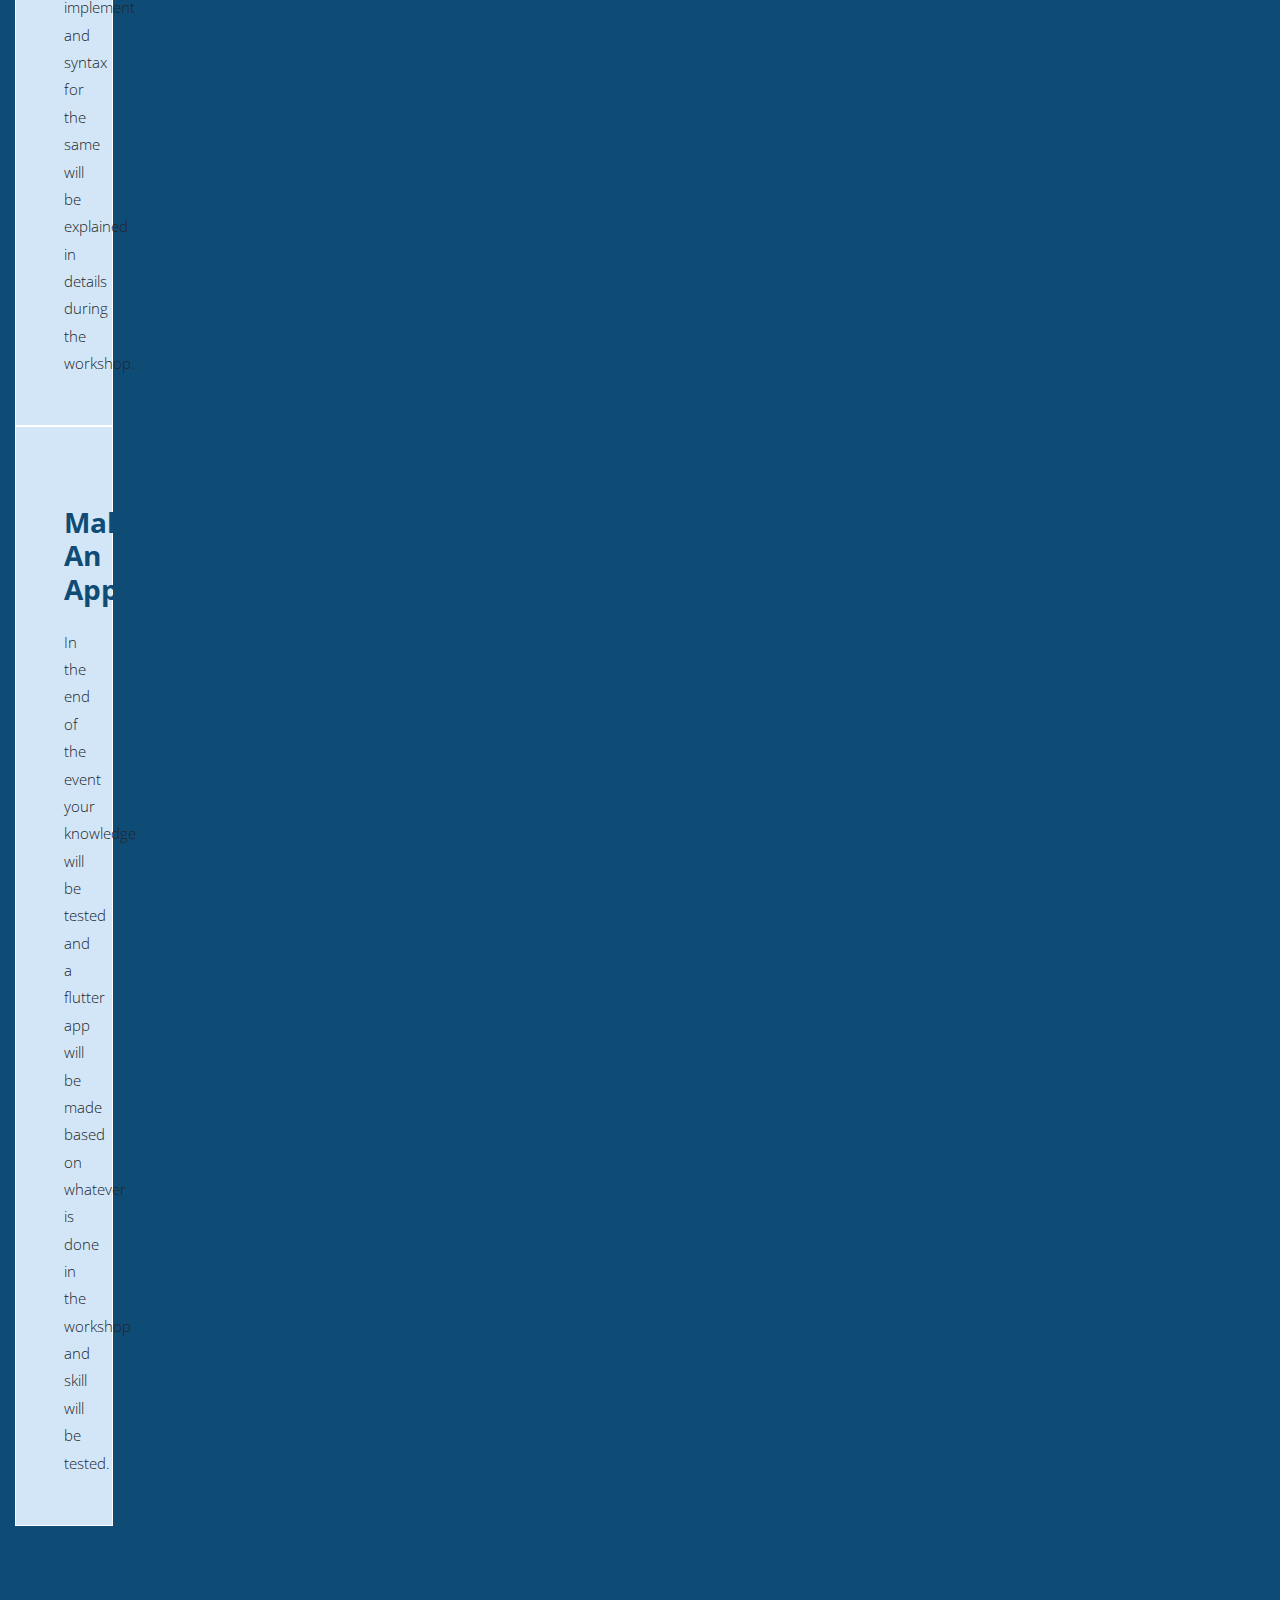
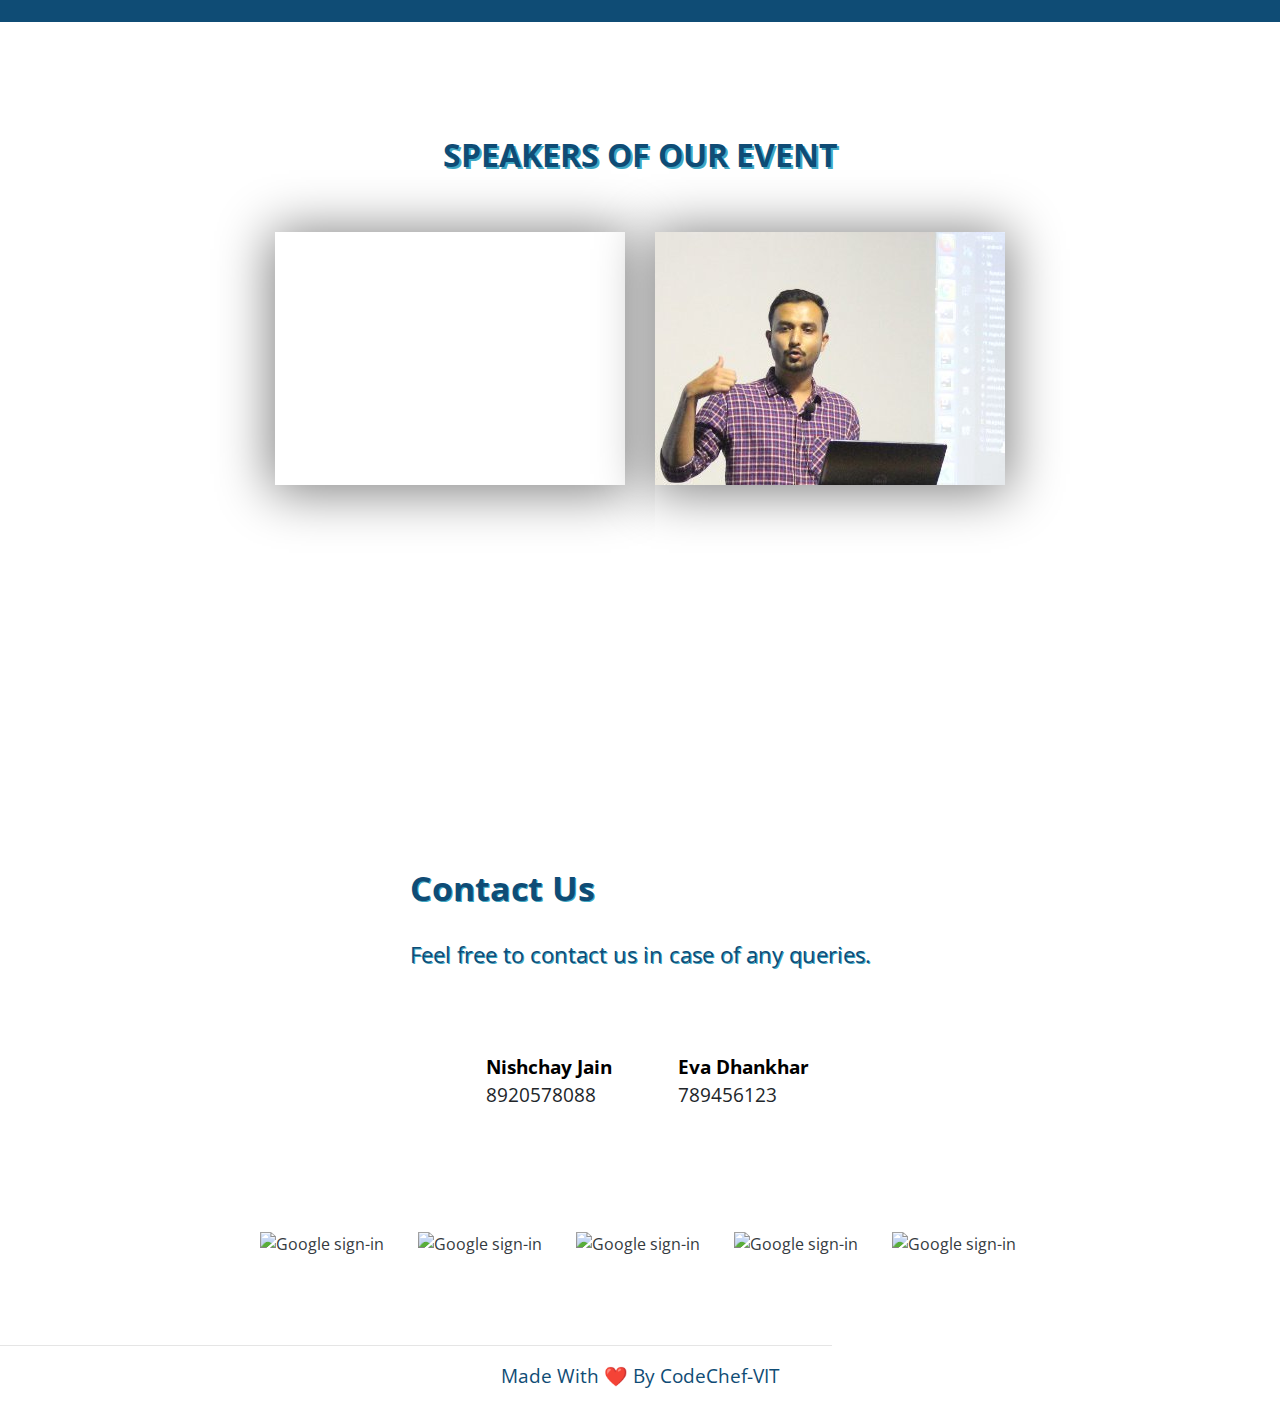
==== commit 1564a91c: "time set" ====
--- a/index.html
+++ b/index.html
@@ -4,8 +4,9 @@
     <meta charset="utf-8">
     <meta http-equiv="X-UA-Compatible" content="IE=edge">
     <meta name="viewport" content="width=device-width, initial-scale=1">
-
-    <title style="font-family: comic 'Segoe UI', Tahoma, Geneva, Verdana, sans-serif;">Flutter Bootcamp</title>
+    <link rel="shortcut icon" href="img/flutter-logo-5086DD11C5-seeklogo.com_.png" type="image/x-icon" width="70px" height="30px">
+
+    <title style="font-family: -apple-system, BlinkMacSystemFont, 'Segoe UI', Roboto, Oxygen, Ubuntu, Cantarell, 'Open Sans', 'Helvetica Neue', sans-serif">Flutter Bootcamp</title>
     <link rel="stylesheet" href="https://fonts.googleapis.com/css?family=Open+Sans:300,400">
     <link rel="stylesheet" href="font-awesome-4.5.0/css/font-awesome.min.css">
     <link rel="stylesheet" href="https://stackpath.bootstrapcdn.com/bootstrap/4.5.2/css/bootstrap.min.css" integrity="sha384-JcKb8q3iqJ61gNV9KGb8thSsNjpSL0n8PARn9HuZOnIxN0hoP+VmmDGMN5t9UJ0Z" crossorigin="anonymous">                   <!-- Bootstrap style, http://v4-alpha.getbootstrap.com/ --> <!-- Font Awesome, https://fortawesome.github.io/Font-Awesome/ -->
@@ -15,7 +16,6 @@
     <link rel="stylesheet" href="css/test.css">
     <link rel="stylesheet" href="stylecard.css">
     <link rel="stylesheet" href="css/timer.css">
-    
 </head>
 <body style="background-image:url('img/3405625.jpg') ; background-repeat: no-repeat; background-size: cover;">
     <!-- Navbar -->
@@ -42,7 +42,7 @@
                     <div class="col-xs-12 col-sm-12 col-md-12 col-lg-12 col-xl-12">
                         <div class="tm-wrapper-center">
                                 <h1 class="tm-section-intro-title" style="color:white;font-family: palatino;">Flutter Bootcamp</h1>
-                                <p class="tm-section-intro-text" style = "color:white; font-family: palatino;"><b>Do you like to challenge your thoughts? What if we tell you that you can build beautiful, natively compiled apps for mobile, web, desktop with a single codebase?<br>
+                                <p class="tm-section-intro-text" style = "color:white; font-family: palatino;"><b>Do you like to challenge your thoughts? What if we tell you that you can build beautiful, natively compiled IOS and Android apps for mobile, web, desktop with a single codebase?<br>
                                 </b>
                                 </p>
                                 <a href="http://info.vit.ac.in/gravitas2020/gravitas_login.asp" class="tm-btn-white-big" style="color: #0F4C75;"><b>Register</b></a>
@@ -101,12 +101,13 @@
                         </div>
                       </div>
                     </section>
-                  <center>  <h1 style="color: #0F4C75; font-size: 3vw;"><div style="padding-top: 4%; padding-bottom: 4%;text-shadow: 0.2vw 0.2vw #40A8C4; text-shadow: 0.21vw 0.2vw black;"><b>2nd October&nbsp;&nbsp;&nbsp;&nbsp;&nbsp;&nbsp;&nbsp;&nbsp;ONLINE&nbsp;&nbsp;&nbsp;&nbsp;&nbsp;&nbsp;&nbsp;&nbsp;1PM-7PM</b></h1></center></div>
+                  <center>  <h1 style="color: #0F4C75; font-size: 3vw;"><div style="padding-top: 4%; padding-bottom: 4%;text-shadow: 0.21vw 0.2vw #40A8C4;"><b>2nd October&nbsp;&nbsp;&nbsp;&nbsp;&nbsp;&nbsp;&nbsp;&nbsp;ONLINE&nbsp;&nbsp;&nbsp;&nbsp;&nbsp;&nbsp;&nbsp;&nbsp;1PM-7PM</b></h1></center></div>
                     <!-- slider -->
       </table>
     </center>
     <br>
     <br>
+    <iframe width="560" height="315" src="https://www.youtube.com/embed/QhB69QpUaIg" frameborder="0" allow="accelerometer; autoplay; encrypted-media; gyroscope; picture-in-picture" allowfullscreen style="padding-bottom: 4.5%; border border-top-right-radius: 10px;"></iframe>
     <About id="About">
                                         </div>
                                     </div>
@@ -145,7 +146,7 @@
                     </div>
 
                     <div class="col-xs-12 col-sm-12 col-md-12 col-lg-6 col-xl-6 tm-2-col-text justify-content-start">
-                        <h2 class="tm-2-col-text-title" style="color: #0F4C75; font-size: 4vw; text-shadow:  0.2vw 0.2vw #40A8C4;"><b>Make your own app and games</b></h2>
+                        <h2 class="tm-2-col-text-title" style="color: #0F4C75; font-size: 4vw; text-shadow:  0.2vw 0.2vw #40A8C4;"><b>Make your own app and game</b></h2>
                         <div class="tm-2-col-text-description" style="color:#0F4C75;"></div><p><b>
                           For developers, the concept of building games in a framework they’ve only build generic applications in is an exciting concept. If nothing, it breathes a fresh breath of air in those who are bored of doing the same things over and over again.
                         </b>   </p>
@@ -166,10 +167,10 @@
                                 <div class="col-xs-12 col-sm-6 col-md-6 col-lg-3 col-xl-3 ">
                                     <div class="tm-icon-text-box justify-content-center">
                                         <center>
-                                        <img src="img/start.png" class="fa fa-5x" style="height: 10%;width: 50%;"></img>
+                                        <img src="img/start.png" class="fa fa-5x" style="height: 10%;width: 50%;margin-left: auto; margin-right: auto;"></img>
                                         <h3 class="tm-icon-text-box-title" style="color: #0F4C75;"><b>Basics</b></h3>
                                     </center>
-                                        <p class="tm-icon-text-box-description">Basics of flutter and dart will be taught in the workshop initially It is interesting because of its simplicity compared to developing web applications.</p>
+                                  <div style="font-size: 80%;"><p class="tm-icon-text-box-description">Basics of flutter and dart will be taught in the workshop initially It is interesting because of its simplicity compared to developing applications from other languages.</p></div>  
                                     </div>
                                 </div>
 
@@ -179,7 +180,7 @@
                                         <img src="img/chain (1).png" class="fa fa-5x fa-lock" style="height: 10%;width: 50%;margin-left: auto; margin-right: auto;"></img>
                                         <h3 class="tm-icon-text-box-title" style="color: #0F4C75;"><b>Linking</b></h3>
                                     </center>
-                                        <p class="tm-icon-text-box-description">Linking is the most easy part in flutter and providers can be used for the same.We will also provide the complete source code for linking.</p>
+                                    <div style="font-size: 80%;">        <p class="tm-icon-text-box-description">Linking is the most easy part in flutter and provider can be used for the same.We will provide the complete source code for linking during the workshop.</p></div>  
                                     </div>
                                 </div>
 
@@ -189,7 +190,7 @@
                                         <img src="img/computer (1).png" class="fa fa-5x fa-lock" style="height: 10%;width: 50%;margin-left: auto; margin-right: auto;"></img>
                                         <h3 class="tm-icon-text-box-title" style="color: #0F4C75;"><b>Programming</b></h3>
                                     </center>
-                                        <p class="tm-icon-text-box-description">Flutter uses Dart programming language which is very easy to learn and the syntax for the same will be explained in detail during timeline of the workshop.</p>
+                                    <div style="font-size: 80%;">    <p class="tm-icon-text-box-description">Flutter uses Dart programming language which is very easy to learn, implement and  syntax for the same will be explained in details during the workshop.</p></div>  
                                     </div>
                                 </div>
 
@@ -199,7 +200,7 @@
                                         <img src="img/app.png" class=" my-img fa fa-5x fa-lock" style="height: 10%;width: 50%;margin-left: auto; margin-right: auto;"></img>
                                         <h3 class="tm-icon-text-box-title" style="color: #0F4C75;"><b>Make An App</b></h3>
                                     </center>
-                                        <p class="tm-icon-text-box-description">In the end of the event your knowledge will be tested and a flutter app will be made based on whatever is done in the workshop and skills will be tested.</p>
+                                    <div style="font-size: 80%;">  <p class="tm-icon-text-box-description">In the end of the event your knowledge will be tested and a flutter app will be made based on whatever is done in the workshop and skill will be tested.</p></div>
                                     </div>
                                 </div>
                             </div>
@@ -219,28 +220,28 @@
     <div class="row text-center justify-content-center" >
       <div class="col-md-4 card-container" style="background-image: url('');">
         <div class="card card-flip" >
-          <div class="front card-block"  style="background-image: url('img/Mny9r1EW_400x400.jpg'); box-shadow: 0px 3px 50px 4px grey;">
+          <div class="front card-block"  style="background-image: url('img/Mny9r1EW_400x400.jpg'); box-shadow: 0px 3px 50px 4px grey; height: 253px; background-repeat: no-repeat;">
             <span class="card-img-top fa " style="font-size: 750%;  color: transparent;">k</span>
           </div>
           <div class="back card-block" style="background-image: url('');">
             <p style="color: #0F4C75; font-size: 1.5rem;" style="background-image: url('');">
              <b> Ms.Pooja Bhaumik</b>
-              <br>
-              <p class="card-title" style="color: #0F4C75; font-size: 1.5rem;"><b>India's first ever female flutter developer,GDE and Engineer at Bounce share</b></p>
+             
+              <p class="card-title" style="color: #0F4C75; font-size: 1.5rem;"><b>India's first female flutter developer and Engineer at Bounce share.</b></p>
             </p>
           </div>
         </div>
       </div>
       <div class="col-md-4 card-container">
         <div class="card card-flip">
-          <div class="front card-block" style="background-image: url('img/ZO-fKVdF_400x400.jpg');box-shadow: 0px 3px 50px 4px grey;">
+          <div class="front card-block" style="background-image: url('img/ZO-fKVdF_400x400.jpg');box-shadow: 0px 3px 50px 4px grey; height: 253px; background-repeat: no-repeat; width: 100%;">
             <span class="card-img-top fa" style="font-size: 750%; color: transparent;">l</span>
             <h2 class="card-title" style="color: #0F4C75;"><b></b></h2>
           </div>
           <div class="back card-block">
             <p style="color: #0F4C75; font-size: 1.5rem;"><b>Mr.Hasnen Tai</b>
-              <br>
-              <b>Founder of YouTube channel:Trending codes and SDE at Toshiba</br>
+              
+              <p class="card-title" style="color: #0F4C75; font-size: 1.5rem;"><b>Founder of YouTube channel:Trending Codes and SDE at Toshiba.</b></p>
             </p>
           </div>
         </div>
@@ -321,17 +322,39 @@
 
             <div class="row">
                 <div class="col-xs-12 col-sm-12 col-md-12 col-lg-12 col-xl-12">
+                  
                     <div class="tm-social-icons-container" style="padding-bottom: 5%;">
-                    <center>   <a href="https://www.instagram.com/codechefvit/?hl=en" class="tm-social-icon-link"><img src="img/logo.png" height="90%" width="90%"></img></a>
-                        <a href="https://www.linkedin.com/company/codechef-vit/about/" class="tm-social-icon-link"><img src="img/linkedin.png" height="90%" width="90%"></img></a>
-                        <a href="https://github.com/CodeChefVIT" class="tm-social-icon-link"><img src="img/github.png" height="90%" width="90%"></img></a>
-                        <a href="https://www.facebook.com/codechefvit/" class="tm-social-icon-link"><img src="img/facebook.png" height="90%" width="90%"></img></a>
-                        <a href="https://twitter.com/codechefvit?lang=en" class="tm-social-icon-link"><img src="img/twitter.png" height="90%" width="90%"></img></a>
+                    <center>   <a class="btn btn-outline-dark google-btn" role="button" href="http://codechefvitbugs.herokuapp.com/auth/google">
+                      <img width="20px" style="margin-bottom:3px; margin-right:5px" alt="Google sign-in"
+                          src="img/github.png" />
+                      
+                  </a>
+                  <a class="btn btn-outline-dark google-btn" role="button" href="http://codechefvitbugs.herokuapp.com/auth/google">
+                    <img width="20px" style="margin-bottom:3px; margin-right:5px" alt="Google sign-in"
+                        src="img/linkedin.png" />
+                    
+                </a>
+                <a class="btn btn-outline-dark google-btn" role="button" href="http://codechefvitbugs.herokuapp.com/auth/google">
+                  <img width="20px" style="margin-bottom:3px; margin-right:5px" alt="Google sign-in"
+                      src="img/twitter.png" />
+                  
+              </a>
+              <a class="btn btn-outline-dark google-btn" role="button" href="http://codechefvitbugs.herokuapp.com/auth/google">
+                <img width="20px" style="margin-bottom:3px; margin-right:5px" alt="Google sign-in"
+                    src="img/facebook.png" />
+                
+            </a>
+            <a class="btn btn-outline-dark google-btn" role="button" href="http://codechefvitbugs.herokuapp.com/auth/google">
+              <img width="20px" style="margin-bottom:3px; margin-right:5px" alt="Google sign-in"
+                  src="img/logo.png" />
+              
+          </a>
                     </div></center> 
                     <hr>
                 </div>
             </div>
         </div>
+      </div>
      <center> <p style="color: #0F4C75;"><b>Made With ❤️ By CodeChef-VIT</b></p></center> 
      <script src="js/navvv.js"></script>
         <script src="js/jquery-1.11.3.min.js"></script>
--- a/css/style.css
+++ b/css/style.css
@@ -3,7 +3,7 @@
 	background-image: url('20190908_151759.jpg');
 }
 
-body {
+body{
 	font-family: 'Open Sans', Helvetica, Arial, sans-serif;
 	font-size: 19px;
 	font-weight: 300;
@@ -510,15 +510,35 @@
 	.tm-form-group-left { padding-right: 0;	}
 }
 
-
-
-
-
-
-
-
-
-
-
-
-
+.google-btn {
+    text-transform:none;
+    border: none;
+    transition: 200ms;
+}
+
+.google-btn>img {
+    transition: 200ms;
+}
+
+.google-btn:hover {
+    background: none;
+    color: rgb(78, 78, 78);
+    font-size: 21px;
+    transition: 300ms;
+    
+}
+
+.google-btn:hover>img {
+    width: 30px;
+    transition: 300ms;
+}
+
+
+
+
+
+
+
+
+
+
--- a/css/timer.css
+++ b/css/timer.css
@@ -0,0 +1,227 @@
+/*/*/*/*/*/*/*/*/*@import url('https://fonts.googleapis.com/css?family=Montserrat&display=swap');
+@import url('https://fonts.googleapis.com/css?family=Roboto&display=swap');
+@import url('https://fonts.googleapis.com/css?family=Roboto:300&display=swap');
+@import url('https://fonts.googleapis.com/css?family=Poppins&display=swap');
+
+/*@media
+    only screen and (-webkit-min-device-pixel-ratio: 1.5),
+    only screen and (-o-min-device-pixel-ratio: 3/2),
+    only screen and (min--moz-device-pixel-ratio: 1.5),
+    only screen and (min-device-pixel-ratio: 1.5){
+  html,
+  body{
+    width:100%;
+    overflow-x:hidden;
+    }
+  }*/
+
+@keyframes fade {
+  from {
+    opacity: 0;
+    transform: scale3d(.75,.75,1);
+  }
+  to {
+    opacity: 1;
+    transform: scale3d(1,1,1);
+  }
+} 
+
+
+  
+
+h1 {
+  color: #fcfcfc;
+  text-align: center;
+  margin-bottom: 30px;
+}
+
+/*timer*/
+@import url('https://fonts.googleapis.com/css?family=Lato&display=swap');
+
+* {
+  box-sizing: border-box;
+}
+.a1{
+  width:70vw;
+}
+
+.new {
+	margin-top: 50px;
+	margin-bottom: 50px;
+
+background: #0000;
+    border: 1px solid #0000;
+    
+  height: 30vh;
+  color: #727577;
+  font-family: 'Lato', sans-serif;
+  display: flex;
+  flex-direction: column;
+  align-items: center;
+  justify-content: center;
+  text-align: center;
+  border: 8px solid;
+  border-radius: 20px;
+  padding: 10px;
+  padding-right: 10px;
+  box-shadow: 7px 4px 3px #00BCD4, 10px 10px #0f4c75;
+  overflow: hidden;
+}
+
+/* Add a dark overlay */
+.linetime{
+  border: 1px solid #0f4c75;
+  width:50%;
+}
+
+
+#days{
+
+  font-family: Montserrat;
+font-style: normal;
+font-size: 36px;
+font-weight: 600;
+text-align: center;
+color: #0f4c75;
+}
+#hours{
+  text-align: center;
+  font-size: 36px;
+  font-family: Montserrat;
+font-style: normal;
+font-weight: 600;
+color: #0f4c75;
+}
+#minutes{
+  text-align: center;
+  font-size: 36px;
+   font-family: Montserrat;
+font-style: normal;
+font-weight: 600;
+color: #0f4c75;
+}
+#seconds{
+  text-align: center;
+  font-size: 36px;
+  font-family: Montserrat;
+font-style: normal;
+font-weight: 600;
+color: #0f4c75;
+}
+
+@media (max-width: 500px) {
+
+}
+.countdown {
+width:70vw;
+  /*transform: scale(2);*/
+}
+
+@media (max-width: 500px) {
+  h1 {
+    font-size: 45px;
+  }
+}
+.container.gallery-container {
+   background-color:  #171717;
+    color: #35373a;
+    min-height: 100vh;
+    padding: 30px 50px;
+}
+
+.gallery-container h1 {
+    text-align: center;
+    margin-top: 50px;
+    font-family: 'Droid Sans', sans-serif;
+    font-weight: bold;
+}
+
+.gallery-container p.page-description {
+    text-align: center;
+    margin: 25px auto;
+    font-size: 18px;
+    color: #999;
+}
+
+.tz-gallery {
+    padding: 40px;
+}
+
+/* Override bootstrap column paddings */
+.tz-gallery .row > div {
+    padding: 2px;
+}
+
+.tz-gallery .lightbox img {
+    width: 100%;
+    border-radius: 10px;
+    position: relative;
+}
+
+.tz-gallery .lightbox:before {
+    position: absolute;
+    top: 50%;
+    left: 50%;
+    margin-top: -13px;
+    margin-left: -13px;
+    opacity: 0;
+    color: #fff;
+    font-size: 26px;
+    font-family: 'Glyphicons Halflings';
+    content: '';
+    pointer-events:auto;
+    z-index: 9000;
+    transition: 0.4s;
+}
+
+
+.tz-gallery .lightbox:after {
+    position: absolute;
+    top: 0;
+    left: 0;
+    width: 100%;
+    height: 100%;
+    opacity: 0;
+    background-color: rgba(46,78,132, 0.4);
+    content: '';
+    transition: 0.4s;
+}
+
+.tz-gallery .lightbox:hover:after,
+.tz-gallery .lightbox:hover:before {
+    opacity: 1;
+}
+
+.baguetteBox-button {
+    background-color: transparent !important;
+}
+
+@media(max-width: 768px) {
+    body {
+        padding: 0;
+    }
+}
+.a{
+ 
+background: rgba(255, 255, 255, 0.15);
+padding:0px;
+width:100%;
+  height: 140px;
+  text-align: center;
+  padding-top: 15px;
+}
+.abc{
+  width: 17%;
+}
+@media (max-width: 500px) {
+  .abc{
+ width: 1000px;
+}
+.abcd{
+   width:0px;
+}
+.a1{
+  width:90%;
+}
+}
+}
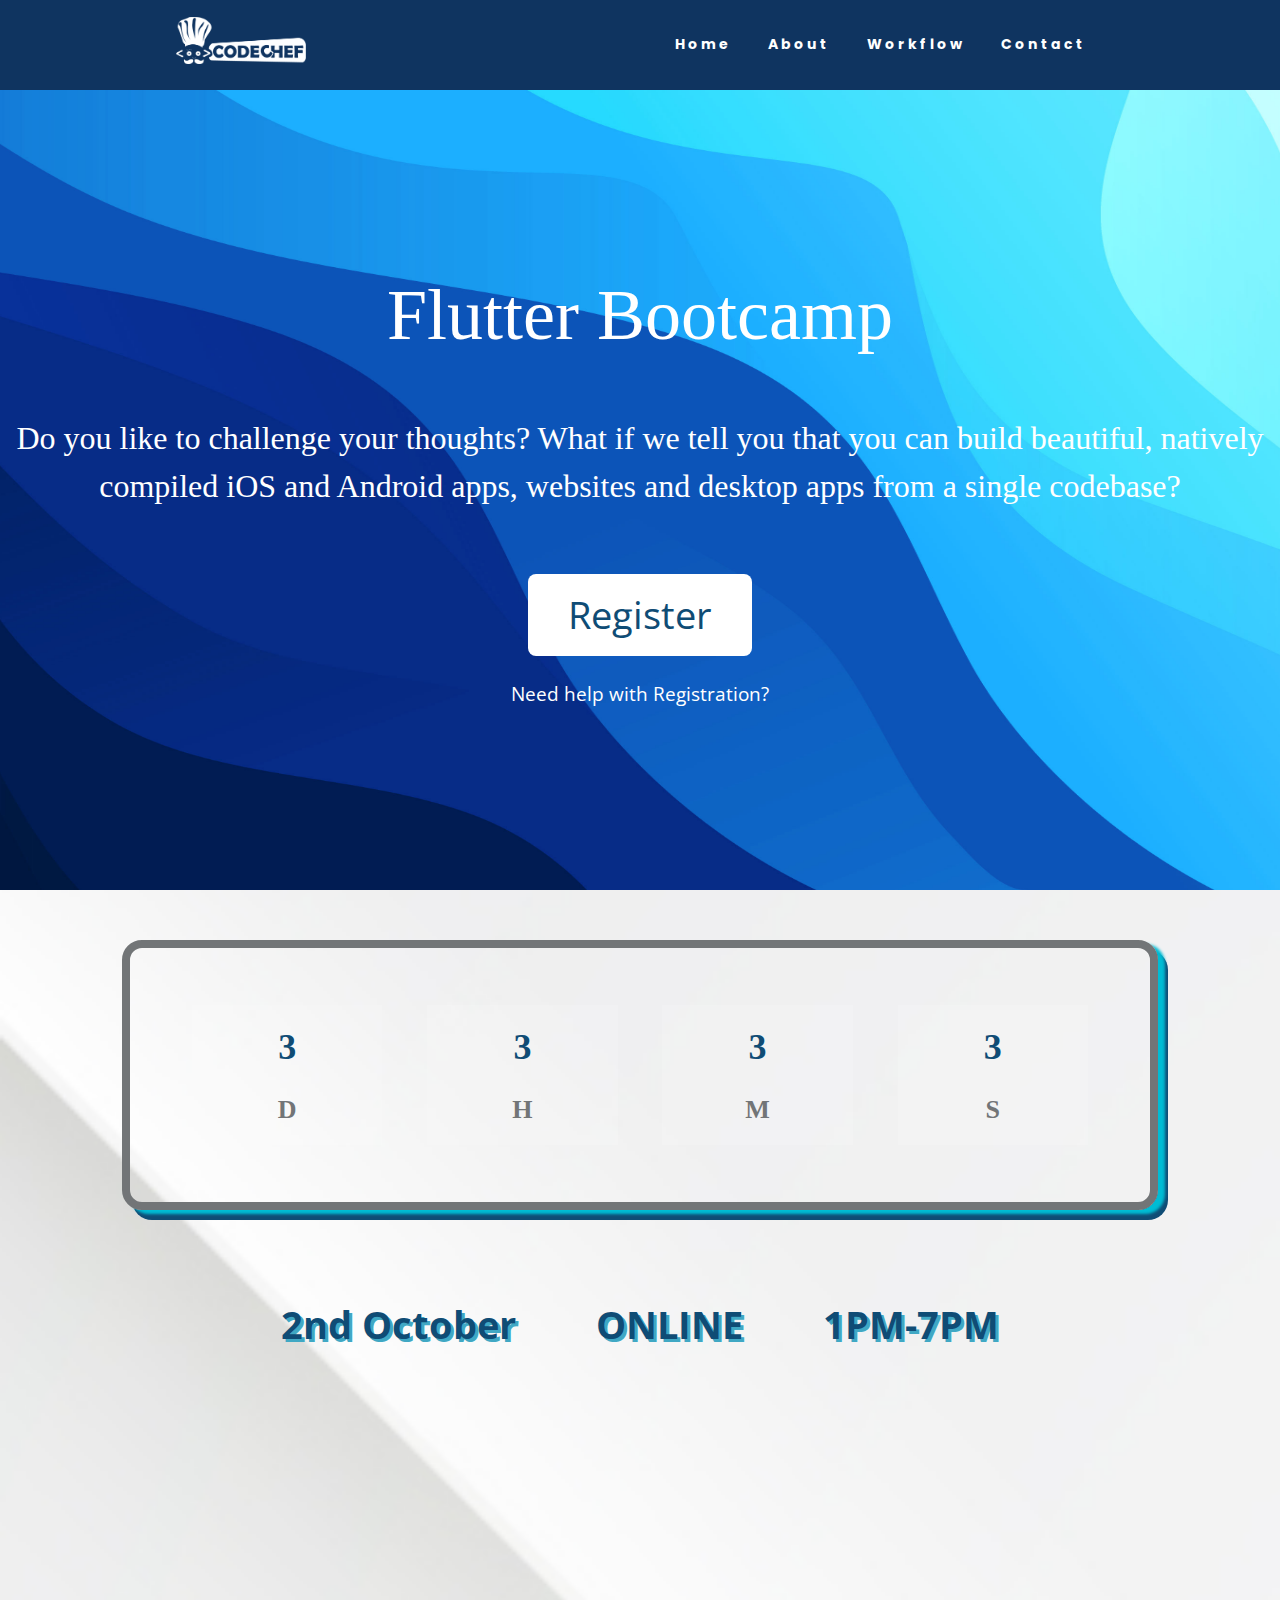
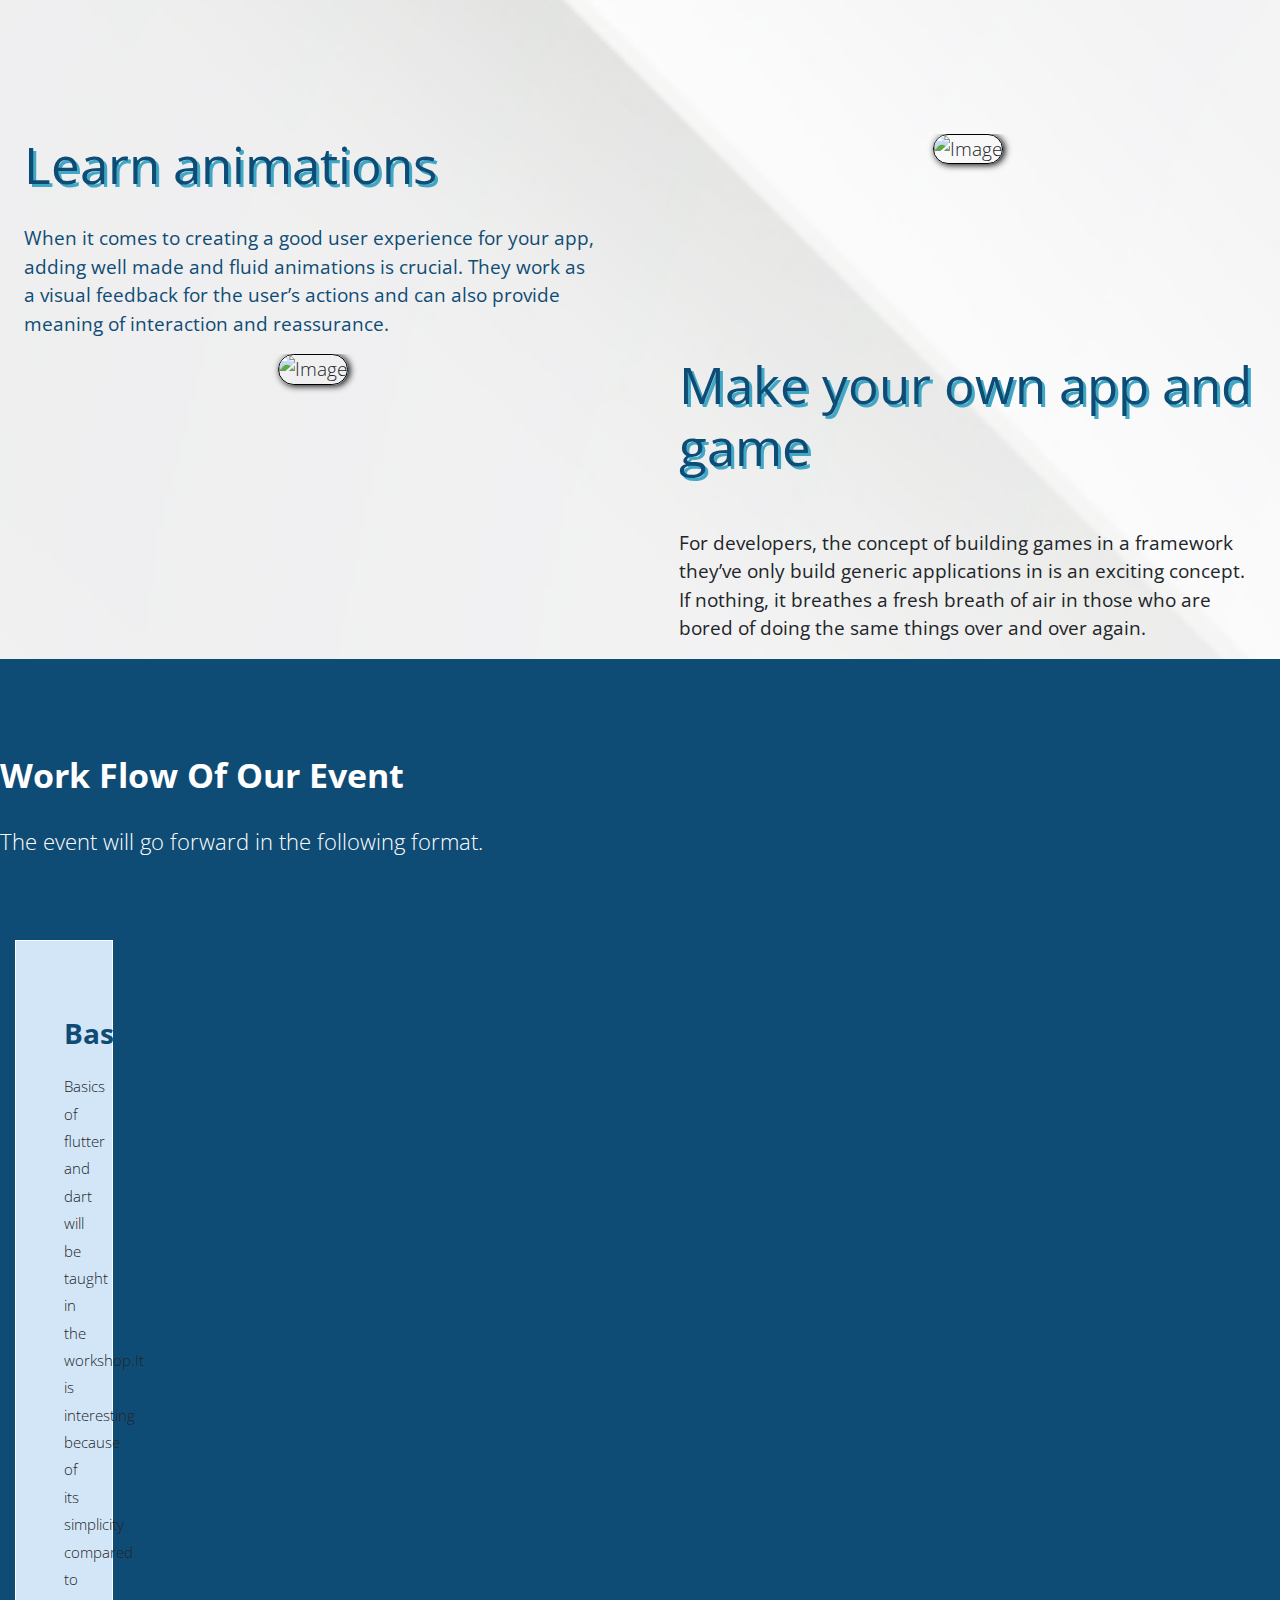
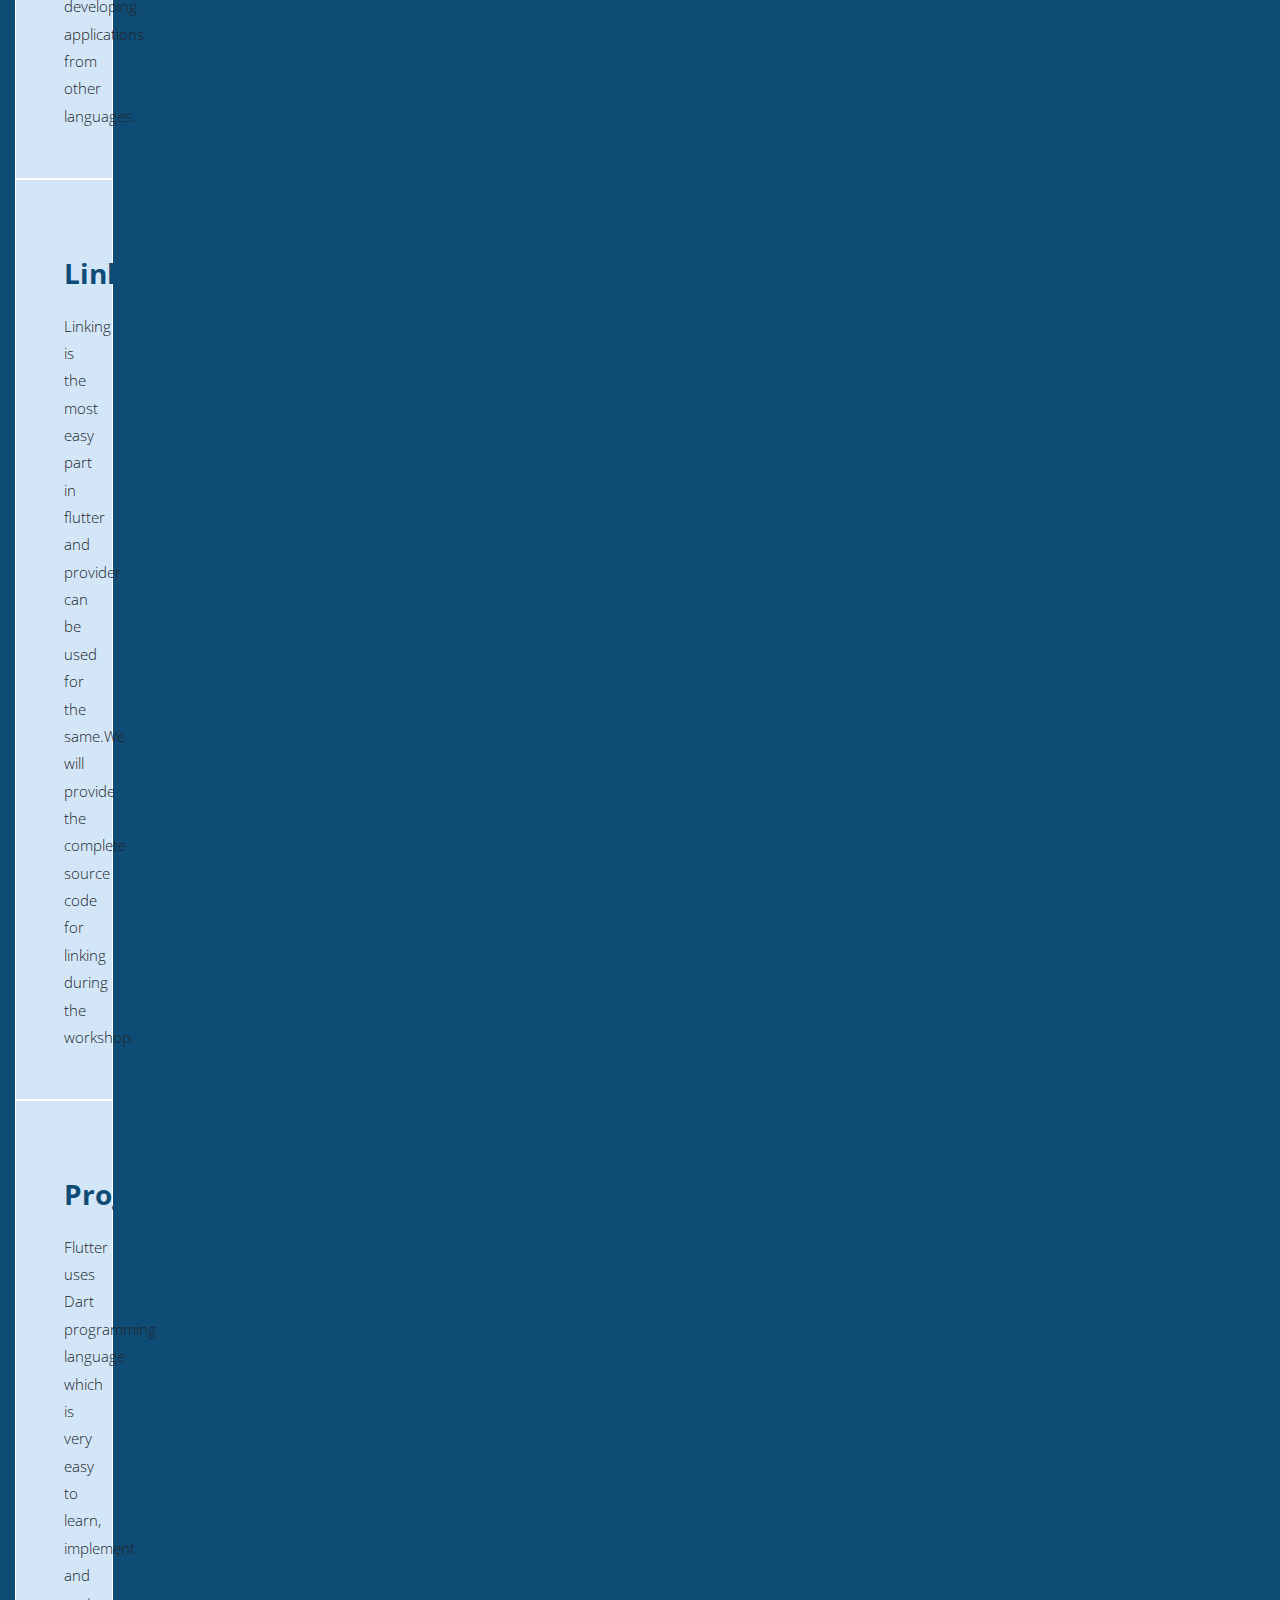
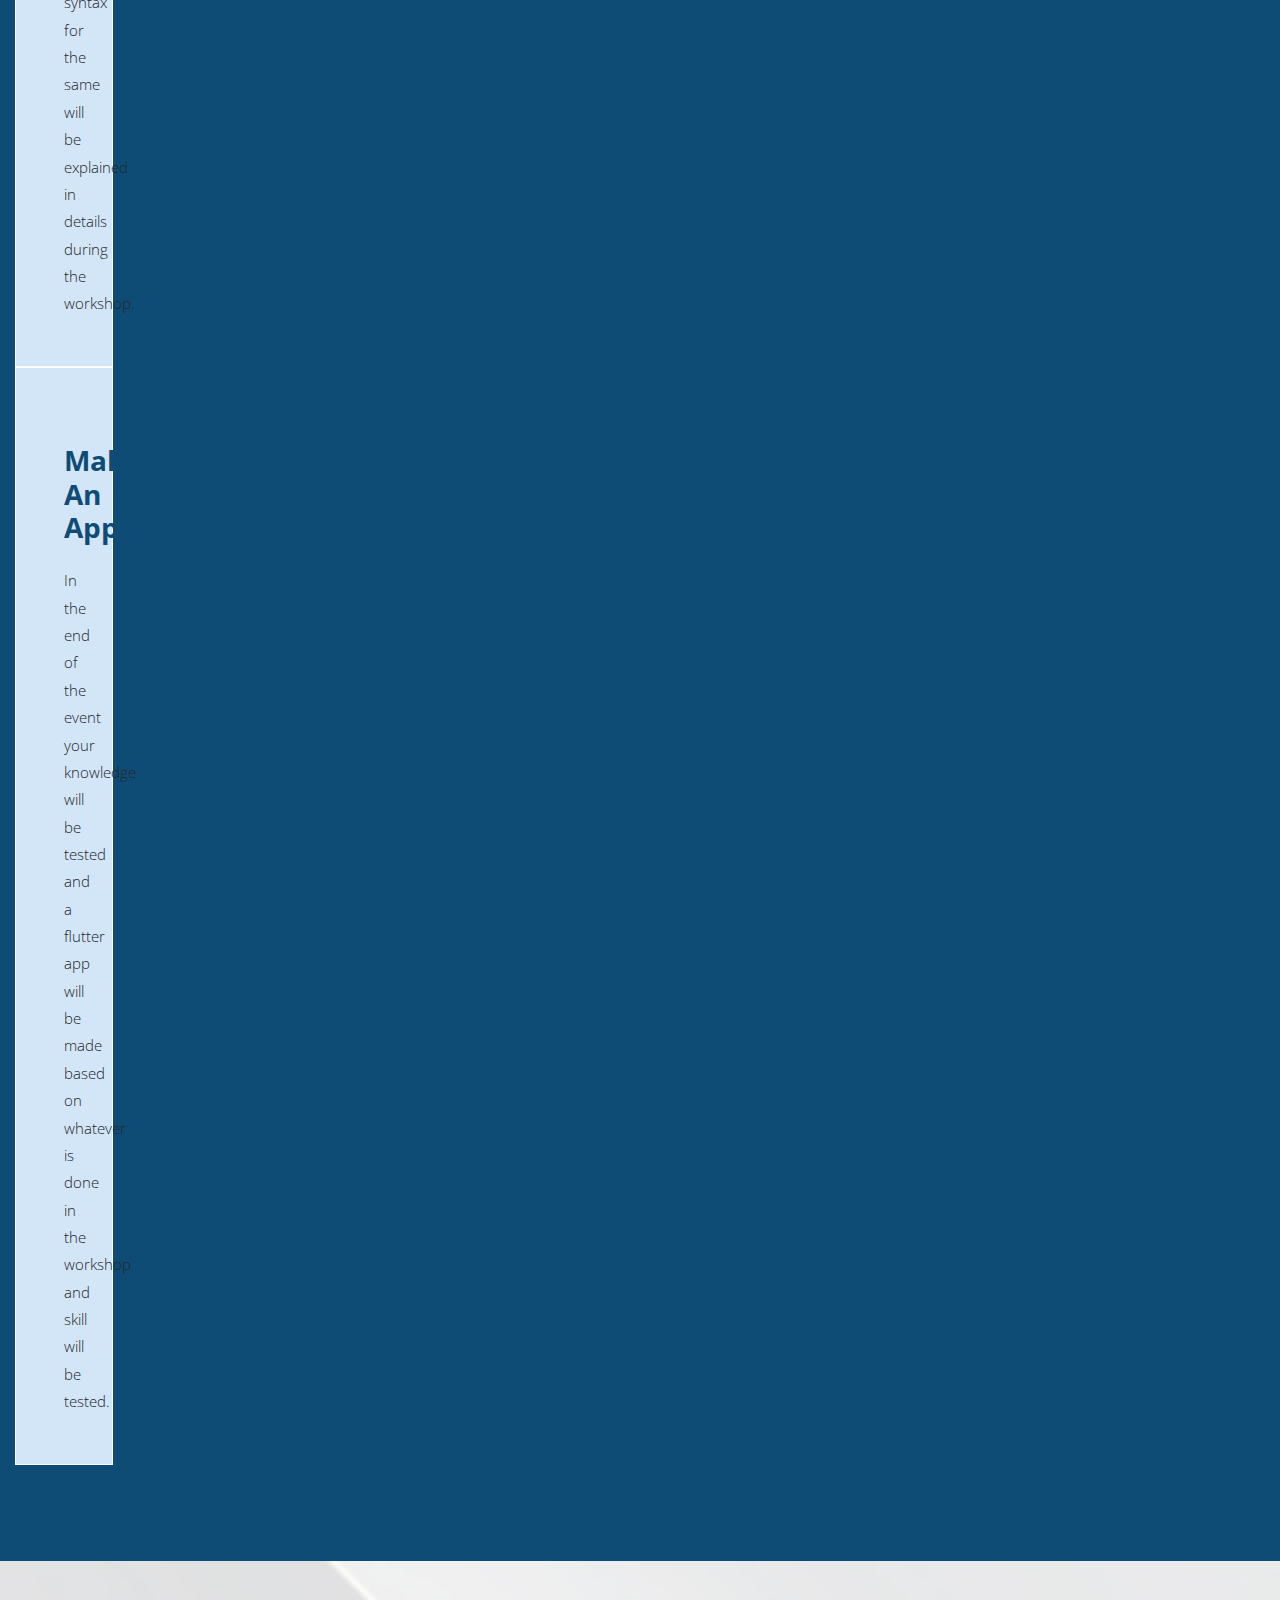
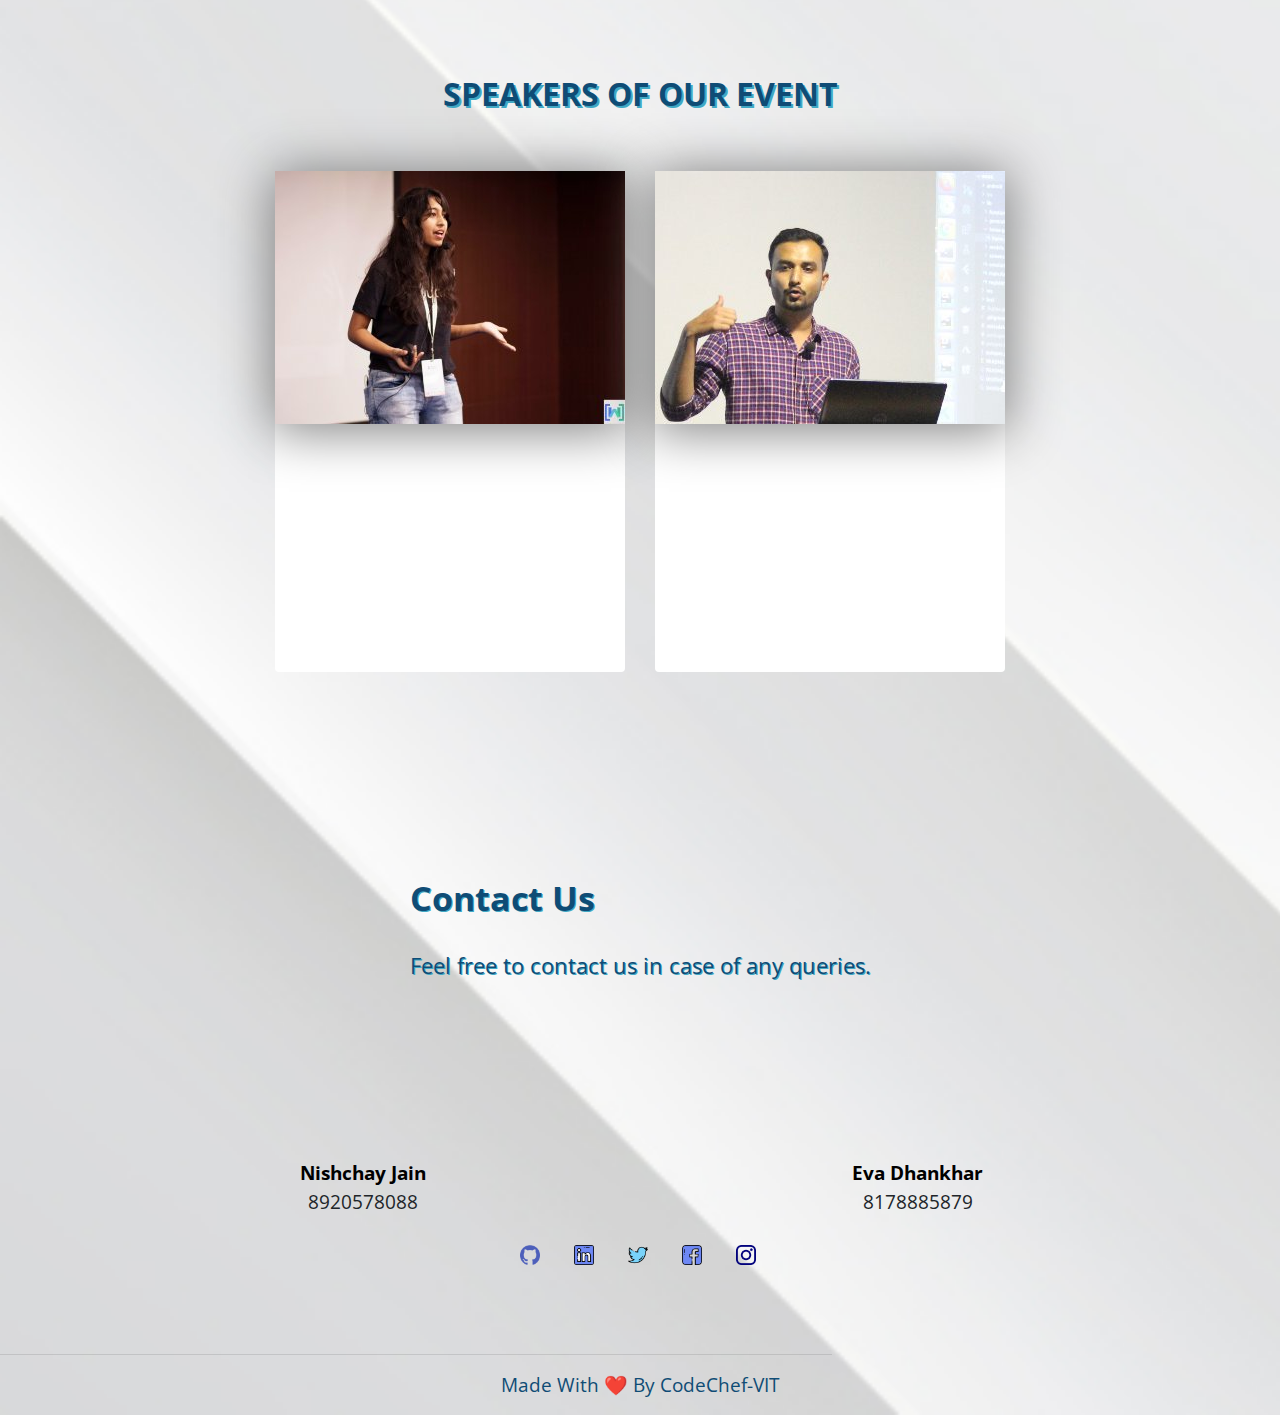
==== commit 73f3e660: "speaker detail changed and one extra linked removed" ====
--- a/index.html
+++ b/index.html
@@ -1,418 +1,466 @@
 <!DOCTYPE html>
 <html>
+
 <head>
-    <meta charset="utf-8">
-    <meta http-equiv="X-UA-Compatible" content="IE=edge">
-    <meta name="viewport" content="width=device-width, initial-scale=1">
-    <link rel="shortcut icon" href="img/flutter-logo-5086DD11C5-seeklogo.com_.png" type="image/x-icon" width="70px" height="30px">
-
-    <title style="font-family: -apple-system, BlinkMacSystemFont, 'Segoe UI', Roboto, Oxygen, Ubuntu, Cantarell, 'Open Sans', 'Helvetica Neue', sans-serif">Flutter Bootcamp</title>
-    <link rel="stylesheet" href="https://fonts.googleapis.com/css?family=Open+Sans:300,400">
-    <link rel="stylesheet" href="font-awesome-4.5.0/css/font-awesome.min.css">
-    <link rel="stylesheet" href="https://stackpath.bootstrapcdn.com/bootstrap/4.5.2/css/bootstrap.min.css" integrity="sha384-JcKb8q3iqJ61gNV9KGb8thSsNjpSL0n8PARn9HuZOnIxN0hoP+VmmDGMN5t9UJ0Z" crossorigin="anonymous">                   <!-- Bootstrap style, http://v4-alpha.getbootstrap.com/ --> <!-- Font Awesome, https://fortawesome.github.io/Font-Awesome/ -->
-    <link rel="stylesheet" href="css/bootstrap.min.css">
-    <link rel="stylesheet" href="css/navvv.css">
-    <link rel="stylesheet" href="css/style.css">
-    <link rel="stylesheet" href="css/test.css">
-    <link rel="stylesheet" href="stylecard.css">
-    <link rel="stylesheet" href="css/timer.css">
+  <meta charset="utf-8">
+  <meta http-equiv="X-UA-Compatible" content="IE=edge">
+  <meta name="viewport" content="width=device-width, initial-scale=1,maximum-scale=1.0, user-scalable=0">
+  <meta name="apple-mobile-web-app-capable" content="yes">
+  <link rel="shortcut icon" href="img/flutter-logo-5086DD11C5-seeklogo.com_.png" type="image/x-icon" width="70px"
+    height="30px">
+
+  <title
+    style="font-family: -apple-system, BlinkMacSystemFont, 'Segoe UI', Roboto, Oxygen, Ubuntu, Cantarell, 'Open Sans', 'Helvetica Neue', sans-serif">
+    Flutter Bootcamp</title>
+  <link rel="stylesheet" href="https://fonts.googleapis.com/css?family=Open+Sans:300,400">
+  <link rel="stylesheet" href="font-awesome-4.5.0/css/font-awesome.min.css">
+  <link rel="stylesheet" href="https://stackpath.bootstrapcdn.com/bootstrap/4.5.2/css/bootstrap.min.css"
+    integrity="sha384-JcKb8q3iqJ61gNV9KGb8thSsNjpSL0n8PARn9HuZOnIxN0hoP+VmmDGMN5t9UJ0Z" crossorigin="anonymous">
+  <!-- Bootstrap style, http://v4-alpha.getbootstrap.com/ -->
+  <!-- Font Awesome, https://fortawesome.github.io/Font-Awesome/ -->
+  <link rel="stylesheet" href="css/bootstrap.min.css">
+  <link rel="stylesheet" href="css/navvv.css">
+  <link rel="stylesheet" href="css/style.css">
+  <link rel="stylesheet" href="css/test.css">
+  <link rel="stylesheet" href="stylecard.css">
+  <link rel="stylesheet" href="css/timer.css">
 </head>
+
 <body style="background-image:url('img/3405625.jpg') ; background-repeat: no-repeat; background-size: cover;">
-    <!-- Navbar -->
-    <nav>
-      <div class="logo">
-        <img src="img/0c9a825e-15d2-408c-8114-b18acee7384b.png" height="auto" width="130px">
-            </div>
-      <ul class="nav-links">
-        <li><a href="#Home" style="color: white;">Home</a></li>
-        <li><a href="#About" style="color: white;">About</a></li>
-        <li><a href="#workflow" style="color:white;">Workflow</a></li>
-        <li><a href="#contact" style="color:white;">Contact</a></li>
-      </ul>
-      <div class="burger">
-        <div class="line1"></div>
-        <div class="line2"></div>
-        <div class="line3"></div>
-      </div>
-    </nav>
-    <!-- navbar ends -->
-        <div class="container-fluid"  >
-            <div class="row">
-                <section class="tm-section-intro" style="background-image: url('img/1077\ \(1\).jpg');" style="background-repeat: no-repeat;">
-                    <div class="col-xs-12 col-sm-12 col-md-12 col-lg-12 col-xl-12">
-                        <div class="tm-wrapper-center">
-                                <h1 class="tm-section-intro-title" style="color:white;font-family: palatino;">Flutter Bootcamp</h1>
-                                <p class="tm-section-intro-text" style = "color:white; font-family: palatino;"><b>Do you like to challenge your thoughts? What if we tell you that you can build beautiful, natively compiled IOS and Android apps for mobile, web, desktop with a single codebase?<br>
-                                </b>
-                                </p>
-                                <a href="http://info.vit.ac.in/gravitas2020/gravitas_login.asp" class="tm-btn-white-big" style="color: #0F4C75;"><b>Register</b></a>
-                        </div>
-                    </div>
-                </section>
-            </div>
-            <div class="row justify-content-center" id="tm-section-2">
-                <div class="col-xs-12 col-sm-12 col-md-12 col-lg-9 col-xl-10">
-                    <div class="new" >
-                        <div class="countdown" style="width: 100%;">
-                          <table class="a1" width="100%" style="margin: 0 auto;">
-                            <tr>
-                              <td class="abc">
-                                <div class="time a">
-                                  <p id="days">3</p>
-                                  <p class="s" style="font-family: Montserrat;
+  <!-- Navbar -->
+  <nav>
+    <div class="logo">
+      <img src="img/0c9a825e-15d2-408c-8114-b18acee7384b.png" height="auto" width="130px" style="padding-bottom: 7%;">
+    </div>
+    <ul class="nav-links" style="padding-top: 1%;">
+      <li><a href="#Home" style="color: white;">Home</a></li>
+      <li><a href="#About" style="color: white;">About</a></li>
+      <li><a href="#workflow" style="color:white;">Workflow</a></li>
+      <!-- <li><a href="https://codechefvit.com/gravitasreg" target="_blank">Registration</a></li> -->
+      <li><a href="#contact" style="color:white;">Contact</a></li>
+    </ul>
+    <div class="burger">
+      <div class="line1"></div>
+      <div class="line2"></div>
+      <div class="line3"></div>
+    </div>
+  </nav>
+  <!-- navbar ends -->
+  <div class="container-fluid">
+    <div class="row">
+      <section class="tm-section-intro" style="background-image: url('img/1077\ \(1\).jpg');"
+        style="background-repeat: no-repeat;">
+        <div class="col-xs-12 col-sm-12 col-md-12 col-lg-12 col-xl-12">
+          <div class="tm-wrapper-center">
+            <h1 class="tm-section-intro-title" style="color:white;font-family: palatino;">Flutter Bootcamp</h1>
+            <p class="tm-section-intro-text" style="color:white; font-family: palatino;"><b>Do you like to challenge
+                your thoughts? What if we tell you that you can build beautiful, natively compiled iOS and Android apps,
+                websites and desktop apps from a single codebase?<br>
+              </b>
+            </p>
+            <a href="http://info.vit.ac.in/gravitas2020/gravitas_login.asp" class="tm-btn-white-big"
+              style="color: #0F4C75;"><b>Register</b></a>
+            <a href="https://codechefvit.com/gravitasreg" target="_blank" class="text-white mt-4"><b>Need help with Registration?</b></a>
+          </div>
+        </div>
+      </section>
+    </div>
+    <div class="row justify-content-center" id="tm-section-2">
+      <div class="col-xs-12 col-sm-12 col-md-12 col-lg-9 col-xl-10">
+        <div class="new">
+          <div class="countdown" style="width: 100%;">
+            <table class="a1" width="100%" style="margin: 0 auto;">
+              <tr>
+                <td class="abc">
+                  <div class="time a">
+                    <p id="days">3</p>
+                    <p class="s" style="font-family: Montserrat;
                   font-style: normal;
                   font-size: 26px;
                   font-weight: 600;">D</p>
-                                </div>
-                              </td>
-                              <td class="abcd" style="width: 4%;"></td>
-                              <td class="abc">
-                                <div class="time a">
-                                  <p id="hours">3</p>
-                                  <p class="s" style="font-family: Montserrat;
+                  </div>
+                </td>
+                <td class="abcd" style="width: 4%;"></td>
+                <td class="abc">
+                  <div class="time a">
+                    <p id="hours">3</p>
+                    <p class="s" style="font-family: Montserrat;
                           font-color:#0000;
                   font-style: normal;
                   font-size: 26px;
                   font-weight: 600;">H</p>
-                                </div>
-                              </td>
-                              <td class="abcd" style="width: 4%;"></td>
-                              <td class="abc">
-                                <div class="time a">
-                                  <p id="minutes">3</p>
-                                  <p class="s" style="font-family: Montserrat;
+                  </div>
+                </td>
+                <td class="abcd" style="width: 4%;"></td>
+                <td class="abc">
+                  <div class="time a">
+                    <p id="minutes">3</p>
+                    <p class="s" style="font-family: Montserrat;
                           font-size: 26px;
                   font-style: normal;
                   font-weight: 600;">M</p>
-                                </div>
-                              </td>
-                              <td class="abcd" style="width: 4%;"></td>
-                              <td class="abc">
-                                <div class="time a">
-                                  <p id="seconds">3</p>
-                                  <p class="s" style="font-family: Montserrat;
+                  </div>
+                </td>
+                <td class="abcd" style="width: 4%;"></td>
+                <td class="abc">
+                  <div class="time a">
+                    <p id="seconds">3</p>
+                    <p class="s" style="font-family: Montserrat;
                           font-size:26px;
                   font-style: normal;
                   font-weight: 600;">S</p>
-                                </div>
-                              </td>
-                            </tr>
-                          </table>
-                        </div>
-                      </div>
-                    </section>
-                  <center>  <h1 style="color: #0F4C75; font-size: 3vw;"><div style="padding-top: 4%; padding-bottom: 4%;text-shadow: 0.21vw 0.2vw #40A8C4;"><b>2nd October&nbsp;&nbsp;&nbsp;&nbsp;&nbsp;&nbsp;&nbsp;&nbsp;ONLINE&nbsp;&nbsp;&nbsp;&nbsp;&nbsp;&nbsp;&nbsp;&nbsp;1PM-7PM</b></h1></center></div>
-                    <!-- slider -->
+                  </div>
+                </td>
+              </tr>
+            </table>
+          </div>
+        </div>
+        </section>
+        <center>
+          <h1 style="color: #0F4C75; font-size: 3vw;">
+            <div style="padding-top: 4%; padding-bottom: 4%;text-shadow: 0.21vw 0.2vw #40A8C4;"><b>2nd
+                October&nbsp;&nbsp;&nbsp;&nbsp;&nbsp;&nbsp;&nbsp;&nbsp;ONLINE&nbsp;&nbsp;&nbsp;&nbsp;&nbsp;&nbsp;&nbsp;&nbsp;1PM-7PM</b>
+          </h1>
+        </center>
+      </div>
+      <!-- slider -->
       </table>
-    </center>
+      </center>
+      <br>
+      <br>
+      <iframe width="560" height="315" src="https://www.youtube.com/embed/QhB69QpUaIg" frameborder="0"
+        allow="accelerometer; autoplay; encrypted-media; gyroscope; picture-in-picture" allowfullscreen
+        style="padding-bottom: 4.5%; border border-top-right-radius: 10px;"></iframe>
+      <About id="About">
+    </div>
+  </div>
+  </div>
+  </div>
+  </div>
+  </section>
+  </div>
+  </div> <!-- row -->
+  <div class="row">
+    <section class="tm-2-col-img-text tm-2-col">
+      <div class="col-xs-12 col-sm-12 col-md-12 col-lg-6 col-xl-6 tm-2-col-text">
+        <h1 class="tm-2-col-text-title" style="color: #0F4C75; font-size: 4vw; text-shadow: 0.2vw 0.2vw #40A8C4;">
+          <b>Learn animations</b></h1>
+        <class="tm-2-col-text-description" style="color: #0F4C75;">
+          <p><b>
+              When it comes to creating a good user experience for your app, adding well made and fluid animations is
+              crucial. They work as a visual feedback for the user’s actions and can also provide meaning of interaction
+              and reassurance.
+            </b> </p>
+      </div>
+      <div class="col-xs-12 col-sm-12 col-md-12 col-lg-6 col-xl-6 tm-2-col-r">
+        <center>
+          <img src="img/ezgif.com-crop (5).gif" alt="Image" class="img-fluid"
+            style="margin-bottom: 10%;border-radius: 30px; box-shadow: 2px 1px 7px black;border: 0.2px solid black;">
+        </center>
+      </div>
+    </section>
+
+  </div>
+
+  <div class="row">
+    <section class="tm-2-col-img-text tm-2-col">
+      <div class="col-xs-12 col-sm-12 col-md-12 col-lg-6 col-xl-6 tm-2-col-img">
+        <center>
+          <div style="border-radius: 0px;">
+            <img src="img/ezgif.com-crop (7).gif" alt="Image" class="img-fluid" height="300px" width="300px"
+              style="margin-bottom: 10%;border-radius: 30px; box-shadow: 2px 1px 7px black;border: 0.2px solid black;">
+            <!-- style="padding-bottom: 10%; border-radius: 30px; margin-right: 15%;" -->
+          </div>
+        </center>
+      </div>
+
+      <div class="col-xs-12 col-sm-12 col-md-12 col-lg-6 col-xl-6 tm-2-col-text justify-content-start">
+        <h2 class="tm-2-col-text-title" style="color: #0F4C75; font-size: 4vw; text-shadow:  0.2vw 0.2vw #40A8C4;">
+          <b>Make your own app and game</b></h2>
+        <div class="tm-2-col-text-description" style="color:#0F4C75;"></div>
+        <p><b>
+            For developers, the concept of building games in a framework they’ve only build generic applications in is
+            an exciting concept. If nothing, it breathes a fresh breath of air in those who are bored of doing the same
+            things over and over again.
+          </b> </p>
+      </div>
+    </section>
+  </div>
+  <div class="row tm-section tm-blue-bg-row">
+    <section style="background-color: #0F4C75;">
+      <workflow id="workflow">
+        <div class="col-xs-12 col-sm-12 col-md-12 col-lg-12 col-xl-12 text-xs-center">
+          <h2 class="tm-section-title" style="color: white;"><b>Work Flow Of Our Event</b></h2>
+          <p class="tm-section-subtitle" style="color: white;">
+            The event will go forward in the following format.
+          </p>
+        </div>
+        <div class="col-xs-12 col-sm-12 col-md-12 col-lg-12 col-xl-12">
+          <div class="tm-icon-text-boxes-container">
+            <div class="col-xs-12 col-sm-6 col-md-6 col-lg-3 col-xl-3 ">
+              <div class="tm-icon-text-box justify-content-center">
+                <center>
+                  <img src="img/start.png" class="fa fa-5x"
+                    style="height: 10%;width: 50%;margin-left: auto; margin-right: auto;"></img>
+                  <h3 class="tm-icon-text-box-title" style="color: #0F4C75;"><b>Basics</b></h3>
+                </center>
+                <div style="font-size: 80%;">
+                  <p class="tm-icon-text-box-description">Basics of flutter and dart will be taught in the workshop.It
+                    is interesting because of its simplicity compared to developing applications from other languages.
+                  </p>
+                </div>
+              </div>
+            </div>
+
+            <div class="col-xs-12 col-sm-6 col-md-6 col-lg-3 col-xl-3">
+              <div class="tm-icon-text-box">
+                <center>
+                  <img src="img/chain (1).png" class="fa fa-5x fa-lock"
+                    style="height: 10%;width: 50%;margin-left: auto; margin-right: auto;"></img>
+                  <h3 class="tm-icon-text-box-title" style="color: #0F4C75;"><b>Linking</b></h3>
+                </center>
+                <div style="font-size: 80%;">
+                  <p class="tm-icon-text-box-description">Linking is the most easy part in flutter and provider can be
+                    used for the same.We will provide the complete source code for linking during the workshop.</p>
+                </div>
+              </div>
+            </div>
+
+            <div class="col-xs-12 col-sm-6 col-md-6 col-lg-3 col-xl-3">
+              <div class="tm-icon-text-box">
+                <center>
+                  <img src="img/computer (1).png" class="fa fa-5x fa-lock"
+                    style="height: 10%;width: 50%;margin-left: auto; margin-right: auto;"></img>
+                  <h3 class="tm-icon-text-box-title" style="color: #0F4C75;"><b>Programming</b></h3>
+                </center>
+                <div style="font-size: 80%;">
+                  <p class="tm-icon-text-box-description">Flutter uses Dart programming language which is very easy to
+                    learn, implement and syntax for the same will be explained in details during the workshop.</p>
+                </div>
+              </div>
+            </div>
+
+            <div class="col-xs-12 col-sm-6 col-md-6 col-lg-3 col-xl-3">
+              <div class="tm-icon-text-box">
+                <center>
+                  <img src="img/app.png" class=" my-img fa fa-5x fa-lock"
+                    style="height: 10%;width: 50%;margin-left: auto; margin-right: auto;"></img>
+                  <h3 class="tm-icon-text-box-title" style="color: #0F4C75;"><b>Make An App</b></h3>
+                </center>
+                <div style="font-size: 80%;">
+                  <p class="tm-icon-text-box-description">In the end of the event your knowledge will be tested and a
+                    flutter app will be made based on whatever is done in the workshop and skill will be tested.</p>
+                </div>
+              </div>
+            </div>
+          </div>
+        </div>
+    </section>
     <br>
     <br>
-    <iframe width="560" height="315" src="https://www.youtube.com/embed/QhB69QpUaIg" frameborder="0" allow="accelerometer; autoplay; encrypted-media; gyroscope; picture-in-picture" allowfullscreen style="padding-bottom: 4.5%; border border-top-right-radius: 10px;"></iframe>
-    <About id="About">
-                                        </div>
-                                    </div>
-                                </div>
-                            </div>
-                        </div>
-                    </section>
-                </div>
-            </div> <!-- row -->
-            <div class="row">
-                <section class="tm-2-col-img-text tm-2-col" >
-                  <div class="col-xs-12 col-sm-12 col-md-12 col-lg-6 col-xl-6 tm-2-col-text">
-                    <h1 class="tm-2-col-text-title" style="color: #0F4C75; font-size: 4vw; text-shadow: 0.2vw 0.2vw #40A8C4;"><b>Learn animations</b></h1>
-                    <class="tm-2-col-text-description" style="color: #0F4C75;"><p><b>
-                      When it comes to creating a good user experience for your app, adding well made and fluid animations is crucial. They work as a visual feedback for the user’s actions and can also provide meaning of interaction and reassurance.
-                    </b> </p>
-                </div>
-                    <div class="col-xs-12 col-sm-12 col-md-12 col-lg-6 col-xl-6 tm-2-col-r">
-                      <center>
-                      <img src="img/ezgif.com-crop (5).gif" alt="Image" class="img-fluid"  style="margin-bottom: 10%;border-radius: 30px; box-shadow: 2px 1px 7px black;border: 0.2px solid black;">
-                    </center>
-                  </div>
-                </section>
-
-            </div> 
-
-            <div class="row">
-                <section class="tm-2-col-img-text tm-2-col">
-                    <div class="col-xs-12 col-sm-12 col-md-12 col-lg-6 col-xl-6 tm-2-col-img">
-                      <center>
-                        <div  style="border-radius: 0px;">
-                            <img src="img/ezgif.com-crop (7).gif" alt="Image" class="img-fluid" height="300px" width="300px" style="margin-bottom: 10%;border-radius: 30px; box-shadow: 2px 1px 7px black;border: 0.2px solid black;" >
-                            <!-- style="padding-bottom: 10%; border-radius: 30px; margin-right: 15%;" -->
-                        </div> 
-                        </center>
-                    </div>
-
-                    <div class="col-xs-12 col-sm-12 col-md-12 col-lg-6 col-xl-6 tm-2-col-text justify-content-start">
-                        <h2 class="tm-2-col-text-title" style="color: #0F4C75; font-size: 4vw; text-shadow:  0.2vw 0.2vw #40A8C4;"><b>Make your own app and game</b></h2>
-                        <div class="tm-2-col-text-description" style="color:#0F4C75;"></div><p><b>
-                          For developers, the concept of building games in a framework they’ve only build generic applications in is an exciting concept. If nothing, it breathes a fresh breath of air in those who are bored of doing the same things over and over again.
-                        </b>   </p>
-                    </div>
-                </section>
-              </div>
-            <div class="row tm-section tm-blue-bg-row">
-                <section style="background-color: #0F4C75;">
-<workflow id="workflow">
-                        <div class="col-xs-12 col-sm-12 col-md-12 col-lg-12 col-xl-12 text-xs-center">
-                            <h2 class="tm-section-title" style="color: white;"><b>Work Flow Of Our Event</b></h2>
-                            <p class="tm-section-subtitle" style="color: white;">
-                            The event will go forward in the following format.
-                            </p>
-                        </div>
-                        <div class="col-xs-12 col-sm-12 col-md-12 col-lg-12 col-xl-12">
-                            <div class="tm-icon-text-boxes-container">
-                                <div class="col-xs-12 col-sm-6 col-md-6 col-lg-3 col-xl-3 ">
-                                    <div class="tm-icon-text-box justify-content-center">
-                                        <center>
-                                        <img src="img/start.png" class="fa fa-5x" style="height: 10%;width: 50%;margin-left: auto; margin-right: auto;"></img>
-                                        <h3 class="tm-icon-text-box-title" style="color: #0F4C75;"><b>Basics</b></h3>
-                                    </center>
-                                  <div style="font-size: 80%;"><p class="tm-icon-text-box-description">Basics of flutter and dart will be taught in the workshop initially It is interesting because of its simplicity compared to developing applications from other languages.</p></div>  
-                                    </div>
-                                </div>
-
-                                <div class="col-xs-12 col-sm-6 col-md-6 col-lg-3 col-xl-3">
-                                    <div class="tm-icon-text-box">
-                                        <center>
-                                        <img src="img/chain (1).png" class="fa fa-5x fa-lock" style="height: 10%;width: 50%;margin-left: auto; margin-right: auto;"></img>
-                                        <h3 class="tm-icon-text-box-title" style="color: #0F4C75;"><b>Linking</b></h3>
-                                    </center>
-                                    <div style="font-size: 80%;">        <p class="tm-icon-text-box-description">Linking is the most easy part in flutter and provider can be used for the same.We will provide the complete source code for linking during the workshop.</p></div>  
-                                    </div>
-                                </div>
-
-                                <div class="col-xs-12 col-sm-6 col-md-6 col-lg-3 col-xl-3">
-                                    <div class="tm-icon-text-box">
-                                        <center>
-                                        <img src="img/computer (1).png" class="fa fa-5x fa-lock" style="height: 10%;width: 50%;margin-left: auto; margin-right: auto;"></img>
-                                        <h3 class="tm-icon-text-box-title" style="color: #0F4C75;"><b>Programming</b></h3>
-                                    </center>
-                                    <div style="font-size: 80%;">    <p class="tm-icon-text-box-description">Flutter uses Dart programming language which is very easy to learn, implement and  syntax for the same will be explained in details during the workshop.</p></div>  
-                                    </div>
-                                </div>
-
-                                <div class="col-xs-12 col-sm-6 col-md-6 col-lg-3 col-xl-3">
-                                    <div class="tm-icon-text-box">
-                                        <center>
-                                        <img src="img/app.png" class=" my-img fa fa-5x fa-lock" style="height: 10%;width: 50%;margin-left: auto; margin-right: auto;"></img>
-                                        <h3 class="tm-icon-text-box-title" style="color: #0F4C75;"><b>Make An App</b></h3>
-                                    </center>
-                                    <div style="font-size: 80%;">  <p class="tm-icon-text-box-description">In the end of the event your knowledge will be tested and a flutter app will be made based on whatever is done in the workshop and skill will be tested.</p></div>
-                                    </div>
-                                </div>
-                            </div>
-                        </div>
-                </section>
-                <br>
-                <br>
-            </div>
-            <br>
-            <br>
-            <br>
-            <br>
-            <div class="container"></div>
-<div class="container" style="justify-content: start; padding-right: 0px; padding-left:0px; background-image: url('');">
-  <center><div style="padding-bottom: 30px; color: #0F4C75; text-shadow: 2px 2px #40A8C4;"><h2><b>SPEAKERS OF OUR EVENT</b></h2></center></div>
+  </div>
+  <br>
+  <br>
+  <br>
+  <br>
+  <div class="container"></div>
+  <div class="container"
+    style="justify-content: start; padding-right: 0px; padding-left:0px; background-image: url('');">
+    <center>
+      <div style="padding-bottom: 30px; color: #0F4C75; text-shadow: 2px 2px #40A8C4;">
+        <h2><b>SPEAKERS OF OUR EVENT</b></h2>
+    </center>
+  </div>
   <div class="container justify-content-center" style="background-image: url('');">
-    <div class="row text-center justify-content-center" >
+    <div class="row text-center justify-content-center">
       <div class="col-md-4 card-container" style="background-image: url('');">
-        <div class="card card-flip" >
-          <div class="front card-block"  style="background-image: url('img/Mny9r1EW_400x400.jpg'); box-shadow: 0px 3px 50px 4px grey; height: 253px; background-repeat: no-repeat;">
+        <div class="card card-flip">
+          <div class="front card-block"
+            style="background-image: url('img/157d7d15-14bc-48f9-9f98-c157e6e375cc.jpg'); box-shadow: 0px 3px 50px 4px grey; height: 253px; background-repeat: no-repeat; width: 100%;">
             <span class="card-img-top fa " style="font-size: 750%;  color: transparent;">k</span>
           </div>
           <div class="back card-block" style="background-image: url('');">
             <p style="color: #0F4C75; font-size: 1.5rem;" style="background-image: url('');">
-             <b> Ms.Pooja Bhaumik</b>
-             
-              <p class="card-title" style="color: #0F4C75; font-size: 1.5rem;"><b>India's first female flutter developer and Engineer at Bounce share.</b></p>
+              <b> Ms.Pooja Bhaumik</b>
+
+              <p class="card-title" style="color: #0F4C75; font-size: 1.5rem;"><b>India's first woman Google Developer Expert for Flutter.Technical Blogger & Public speaker. & Senior Engineer in Bounceshare.</b></p>
             </p>
           </div>
         </div>
       </div>
       <div class="col-md-4 card-container">
         <div class="card card-flip">
-          <div class="front card-block" style="background-image: url('img/ZO-fKVdF_400x400.jpg');box-shadow: 0px 3px 50px 4px grey; height: 253px; background-repeat: no-repeat; width: 100%;">
+          <div class="front card-block"
+            style="background-image: url('img/ZO-fKVdF_400x400.jpg');box-shadow: 0px 3px 50px 4px grey; height: 253px; background-repeat: no-repeat; width: 100%;">
             <span class="card-img-top fa" style="font-size: 750%; color: transparent;">l</span>
             <h2 class="card-title" style="color: #0F4C75;"><b></b></h2>
           </div>
           <div class="back card-block">
             <p style="color: #0F4C75; font-size: 1.5rem;"><b>Mr.Hasnen Tai</b>
-              
-              <p class="card-title" style="color: #0F4C75; font-size: 1.5rem;"><b>Founder of YouTube channel:Trending Codes and SDE at Toshiba.</b></p>
+
+              <p class="card-title" style="color: #0F4C75; font-size: 1.5rem;"><b>Founder of a very famous YouTube channel: Trending Codes and also working as an Associate Software Engineer at Toshiba pvt ltd.</b></p>
             </p>
           </div>
         </div>
-    </div>
-  </div>
-</div>
-          <div class="row" style="padding-top: 5px;">
-                <section class="tm-2-col-img-text tm-2-col-img-lg-right">
-                    <div class="col-xs-12 col-sm-12 col-md-12 col-lg-6 col-xl-6 tm-2-col-img" >
-                    </div>
-                    <div class="col-xs-12 col-sm-12 col-md-12 col-lg-6 col-xl-6 tm-2-col-text">
-                    </div>
-                </section>
-            </div> <!-- row -->
-                          </div>
-                      </div>
-                  </div>
-              </div>
-              </div>
-       </div>
-            <div class="row">
-                <section class="tm-2-col-img-text tm-2-col-img-lg-left">
-                    <div class="col-xs-12 col-sm-12 col-md-12 col-lg-6 col-xl-6 tm-2-col-text">
-                    </div>
-                </div>
-                </section>
-            <br>
-            <br>
-            <br>
-            
-                </div>
-
-           <contact id="contact">
-            <div class="row tm-section">
-                
-                <section class="tm-section-contact">
-                    <div class="col-xs-12 col-sm-12 col-md-12 col-lg-12 col-xl-12 text-xs-center" style="background-image: url();">
-                        <h2 class="tm-section-title" style="color: #0F4C75; text-shadow: 0.1vw 0.1vw #40A8C4;"><b>Contact Us</b></h2>
-                        <p class="tm-section-subtitle" style="color: #0F4C75; text-shadow: 0.1vw 0.1vw #40A8C4;"><centre><b>Feel free to contact us in case of any queries.</b></centre></p>
-
-                   
-                    </div> <!-- col -->
-                    
-                    <!-- <div class="col-xs-12 col-sm-12 col-md-12 col-lg-5 col-xl-5 tm-contact-right" style="padding-left: 10%;">
-                        <h3 class="tm-contact-title" style="color: #0F4C75; padding-left: 100px; padding-bottom: 10%; padding-right: 100px;"><b>Event Coordinators:</b></h3>
-                        <p class="tm-contact-info" style="padding-left: 100px; font-size: 1vw;"><b>Nishchay Jain</b><br>
-                            <b>Contact-8920578088</b>
-                        </p>
-
-                    </div>
-                    <div class="col-xs-12 col-sm-12 col-md-12 col-lg-5 col-xl-5 tm-contact-right" style="padding-left: 10%;">
-                          <p class="tm-contact-info" style="padding-top: 95px; font-size: 1vw;"><b>Eva Dhankhar</b><br>
-                            <b>Contact-8178885879</b>
-                            
-                      </p>
-                      <p class="tm-contact-info" style="color: #0F4C75; padding-left: 80%;"><b>
-                        Email:</b><a href="mailto:codechefvit@gmail.com" style="color: #0F4C75; padding-left: 20%;"><b>codechefvit@gmail.com</b></a><br>
-                      </p>
-                     
-                    </div> -->
-                    <div class="container row" >
-                      <!-- Nishchay -->
-                      <div class="col-5 offset-2 coordinator" >
-                        <span style="color: black; font-weight:700;">Nishchay Jain</span><br>
-                        <span><b>8920578088</b></span>
-                      </div>
-
-                      <div class="col-5 coordinator">
-                        <span style="color: black;font-weight: 700;">Eva Dhankhar</span><br>
-                        <span><b>789456123</b></span>
-                      </div>
-
-                    </div>
-
-                </section>
-
-            </div>
-
-            <div class="row">
-                <div class="col-xs-12 col-sm-12 col-md-12 col-lg-12 col-xl-12">
-                  
-                    <div class="tm-social-icons-container" style="padding-bottom: 5%;">
-                    <center>   <a class="btn btn-outline-dark google-btn" role="button" href="http://codechefvitbugs.herokuapp.com/auth/google">
-                      <img width="20px" style="margin-bottom:3px; margin-right:5px" alt="Google sign-in"
-                          src="img/github.png" />
-                      
-                  </a>
-                  <a class="btn btn-outline-dark google-btn" role="button" href="http://codechefvitbugs.herokuapp.com/auth/google">
-                    <img width="20px" style="margin-bottom:3px; margin-right:5px" alt="Google sign-in"
-                        src="img/linkedin.png" />
-                    
-                </a>
-                <a class="btn btn-outline-dark google-btn" role="button" href="http://codechefvitbugs.herokuapp.com/auth/google">
-                  <img width="20px" style="margin-bottom:3px; margin-right:5px" alt="Google sign-in"
-                      src="img/twitter.png" />
-                  
-              </a>
-              <a class="btn btn-outline-dark google-btn" role="button" href="http://codechefvitbugs.herokuapp.com/auth/google">
-                <img width="20px" style="margin-bottom:3px; margin-right:5px" alt="Google sign-in"
-                    src="img/facebook.png" />
-                
+      </div>
+    </div>
+  </div>
+  <div class="row" style="padding-top: 5px;">
+    <section class="tm-2-col-img-text tm-2-col-img-lg-right">
+      <div class="col-xs-12 col-sm-12 col-md-12 col-lg-6 col-xl-6 tm-2-col-img">
+      </div>
+      <div class="col-xs-12 col-sm-12 col-md-12 col-lg-6 col-xl-6 tm-2-col-text">
+      </div>
+    </section>
+  </div> <!-- row -->
+  </div>
+  </div>
+  </div>
+  </div>
+  </div>
+  </div>
+  <div class="row">
+    <section class="tm-2-col-img-text tm-2-col-img-lg-left">
+      <div class="col-xs-12 col-sm-12 col-md-12 col-lg-6 col-xl-6 tm-2-col-text">
+      </div>
+  </div>
+  </section>
+  <br>
+  <br>
+  <br>
+
+  </div>
+
+  <contact id="contact">
+    <div class="row tm-section">
+
+      <section class="tm-section-contact">
+        <div class="col-xs-12 col-sm-12 col-md-12 col-lg-12 col-xl-12 text-xs-center" style="background-image: url();">
+          <h2 class="tm-section-title" style="color: #0F4C75; text-shadow: 0.1vw 0.1vw #40A8C4;"><b>Contact Us</b></h2>
+          <p class="tm-section-subtitle" style="color: #0F4C75; text-shadow: 0.1vw 0.1vw #40A8C4;">
+            <centre><b>Feel free to contact us in case of any queries.</b></centre>
+          </p>
+
+
+        </div> <!-- col -->
+
+
+    </div>
+
+
+    </section>
+    <center>
+      <div class="container row justify-content-center">
+        <!-- Nishchay -->
+        <div class="col-6  justify-content-center">
+          <span style="color: black; font-weight:700;">Nishchay Jain</span><br>
+          <span><b>8920578088</b></span>
+        </div>
+
+        <div class="col-6  justify-content-center">
+          <span style="color: black;font-weight: 700;">Eva Dhankhar</span><br>
+          <span><b>8178885879</b></span>
+        </div>
+
+      </div>
+    </center>
+
+    </div>
+
+    <div class="row">
+      <div class="col-xs-12 col-sm-12 col-md-12 col-lg-12 col-xl-12">
+
+        <div class="tm-social-icons-container" style="padding-bottom: 5%;">
+          <center> <a class="btn btn-outline-dark google-btn" role="button" href="https://github.com/CodeChefVIT">
+              <img width="20px" style="margin-bottom:3px; margin-right:5px" alt="Google sign-in" src="img/github.png" />
+
             </a>
-            <a class="btn btn-outline-dark google-btn" role="button" href="http://codechefvitbugs.herokuapp.com/auth/google">
+            <a class="btn btn-outline-dark google-btn" role="button"
+              href="https://www.linkedin.com/company/codechef-vit/about/">
               <img width="20px" style="margin-bottom:3px; margin-right:5px" alt="Google sign-in"
-                  src="img/logo.png" />
-              
-          </a>
-                    </div></center> 
-                    <hr>
-                </div>
-            </div>
-        </div>
-      </div>
-     <center> <p style="color: #0F4C75;"><b>Made With ❤️ By CodeChef-VIT</b></p></center> 
-     <script src="js/navvv.js"></script>
-        <script src="js/jquery-1.11.3.min.js"></script>
-        <script src="https://www.atlasestateagents.co.uk/javascript/tether.min.js"></script> 
-        <script src="js/bootstrap.min.js"></script>
-        <script src="js/jquery.touchSwipe.min.js"></script>
-        <script src="script.js"></script>
-        <script src="js/timer.js"></script>
-       
-        <script>
-            $(document).ready(function(){
-                /* Smooth Scrolling
-                 * taken from css tricks*/
-                $('a[href*="#"]:not([href="#"])').click(function() {
-                    if (location.pathname.replace(/^\//,'') == this.pathname.replace(/^\//,'') 
-                        && location.hostname == this.hostname) {
-                        var target = $(this.hash);
-                        target = target.length ? target : $('[name=' + this.hash.slice(1) +']');
-                        if (target.length) {
-                            $('html, body').animate({
-                                scrollTop: target.offset().top
-                            }, 1000);
-                            return false;
-                        }
-                    }
-                });
-                if($(window).width() <= 991) {
-                    $(".carousel-inner").swipe( {
-                        
-                        swipeLeft:function(event, direction, distance, duration, fingerCount) {
-                            $(this).parent().carousel('next');
-                        },
-                        swipeRight: function() {
-                            $(this).parent().carousel('prev');
-                        },
-                        
-                        threshold:0
-                    });
-                }  
-
-                
-                $(window).resize(function(){
-                    if($(window).width() <= 991) {
-                        $(".carousel-inner").swipe( {
-                            
-                            swipeLeft:function(event, direction, distance, duration, fingerCount) {
-                                $(this).parent().carousel('next'); 
-                            },
-                            swipeRight: function() {
-                                $(this).parent().carousel('prev'); 
-                            },
-                            
-                            threshold:0
-                        });
-                     }
-                });
+                src="img/linkedin.png" />
+
+            </a>
+            <a class="btn btn-outline-dark google-btn" role="button" href=https://twitter.com/codechefvit?lang=en"> <img
+              width="20px" style="margin-bottom:3px; margin-right:5px" alt="Google sign-in" src="img/twitter.png" />
+
+            </a>
+            <a class="btn btn-outline-dark google-btn" role="button" href="https://www.facebook.com/codechefvit/">
+              <img width="20px" style="margin-bottom:3px; margin-right:5px" alt="Google sign-in"
+                src="img/facebook.png" />
+
+            </a>
+            <a class="btn btn-outline-dark google-btn" role="button" href="https://www.instagram.com/codechefvit/">
+              <img width="20px" style="margin-bottom:3px; margin-right:5px" alt="Google sign-in" src="img/logo.png" />
+            </a>
+        </div>
+        </center>
+        <hr>
+      </div>
+    </div>
+    </div>
+    </div>
+    <center>
+      <p style="color: #0F4C75;"><b>Made With ❤️ By CodeChef-VIT</b></p>
+    </center>
+    <script src="js/navvv.js"></script>
+    <script src="js/jquery-1.11.3.min.js"></script>
+    <script src="https://www.atlasestateagents.co.uk/javascript/tether.min.js"></script>
+    <script src="js/bootstrap.min.js"></script>
+    <script src="js/jquery.touchSwipe.min.js"></script>
+    <script src="script.js"></script>
+    <script src="js/timer.js"></script>
+
+    <script>
+      $(document).ready(function () {
+        /* Smooth Scrolling
+         * taken from css tricks*/
+        $('a[href*="#"]:not([href="#"])').click(function () {
+          if (location.pathname.replace(/^\//, '') == this.pathname.replace(/^\//, '')
+            && location.hostname == this.hostname) {
+            var target = $(this.hash);
+            target = target.length ? target : $('[name=' + this.hash.slice(1) + ']');
+            if (target.length) {
+              $('html, body').animate({
+                scrollTop: target.offset().top
+              }, 1000);
+              return false;
+            }
+          }
+        });
+        if ($(window).width() <= 991) {
+          $(".carousel-inner").swipe({
+
+            swipeLeft: function (event, direction, distance, duration, fingerCount) {
+              $(this).parent().carousel('next');
+            },
+            swipeRight: function () {
+              $(this).parent().carousel('prev');
+            },
+
+            threshold: 0
+          });
+        }
+
+
+        $(window).resize(function () {
+          if ($(window).width() <= 991) {
+            $(".carousel-inner").swipe({
+
+              swipeLeft: function (event, direction, distance, duration, fingerCount) {
+                $(this).parent().carousel('next');
+              },
+              swipeRight: function () {
+                $(this).parent().carousel('prev');
+              },
+
+              threshold: 0
             });
-        </script>
+          }
+        });
+      });
+    </script>
 
 </body>
+
 </html>